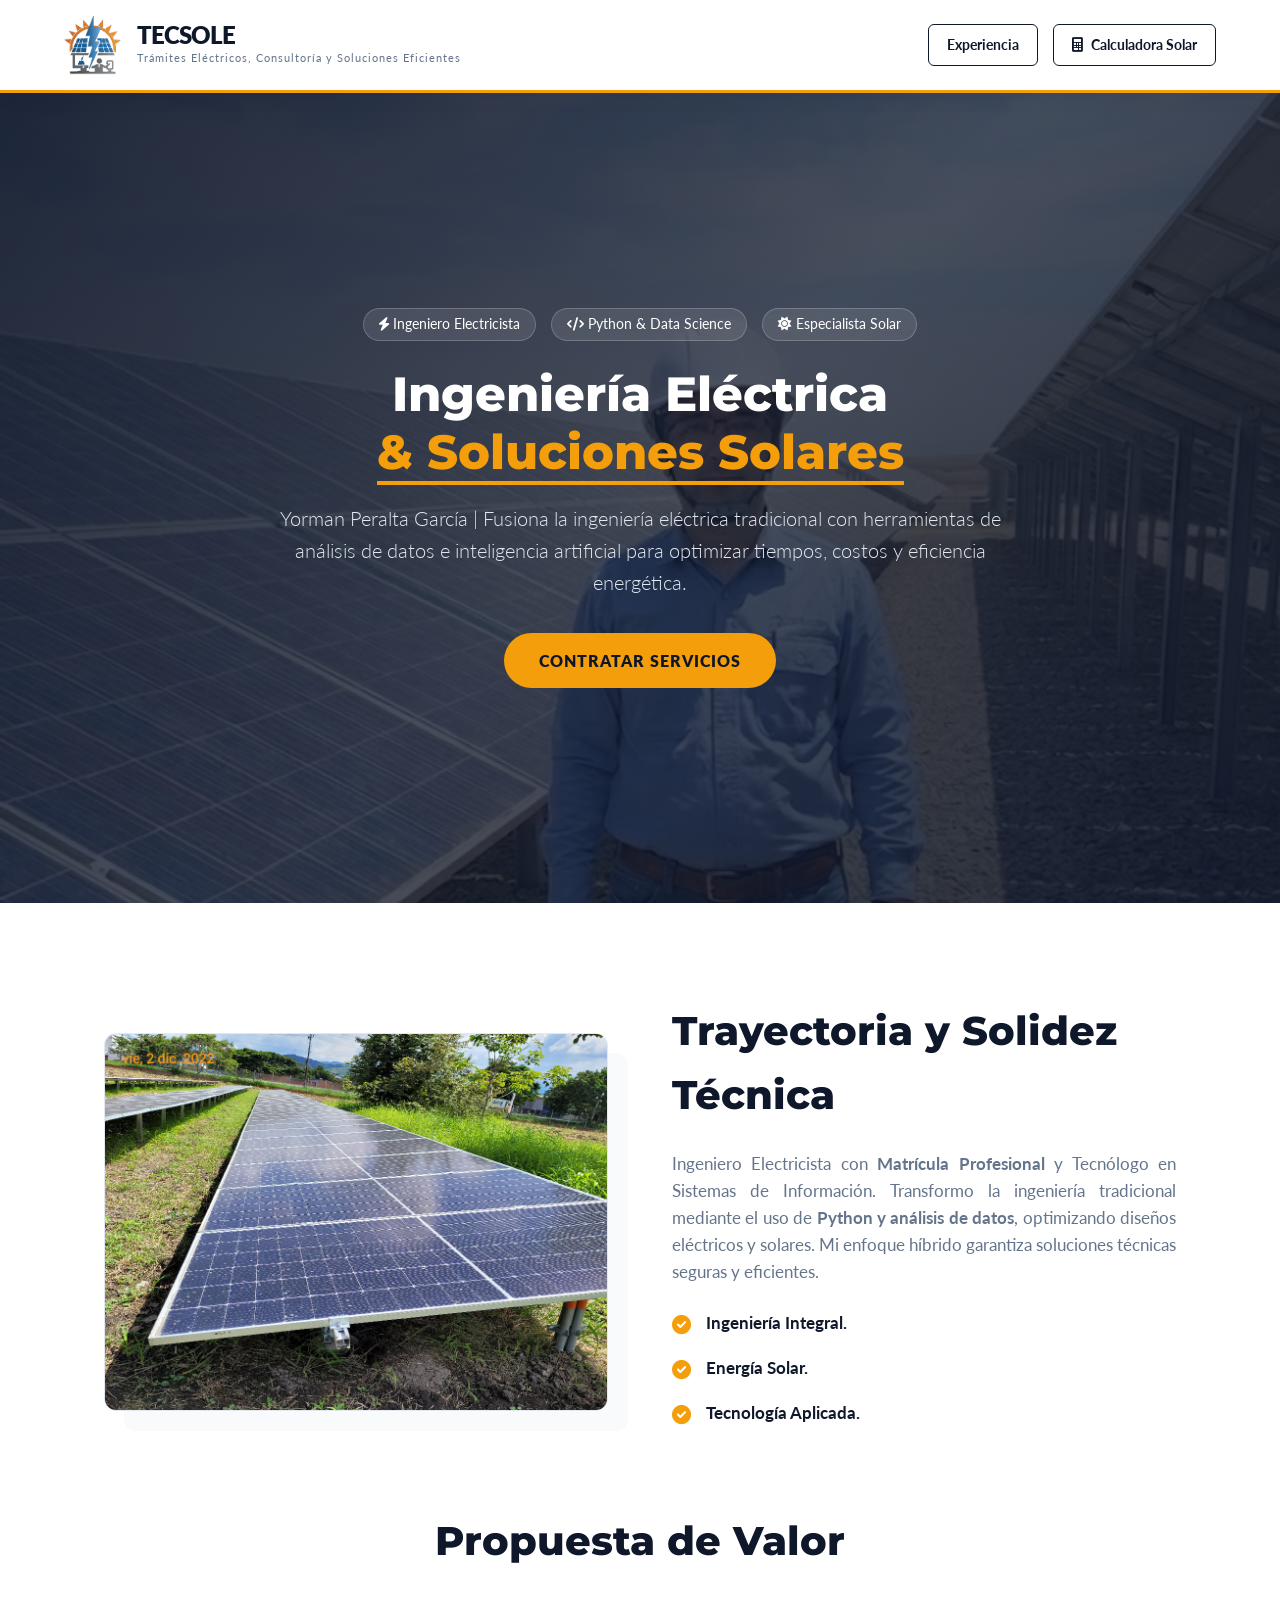
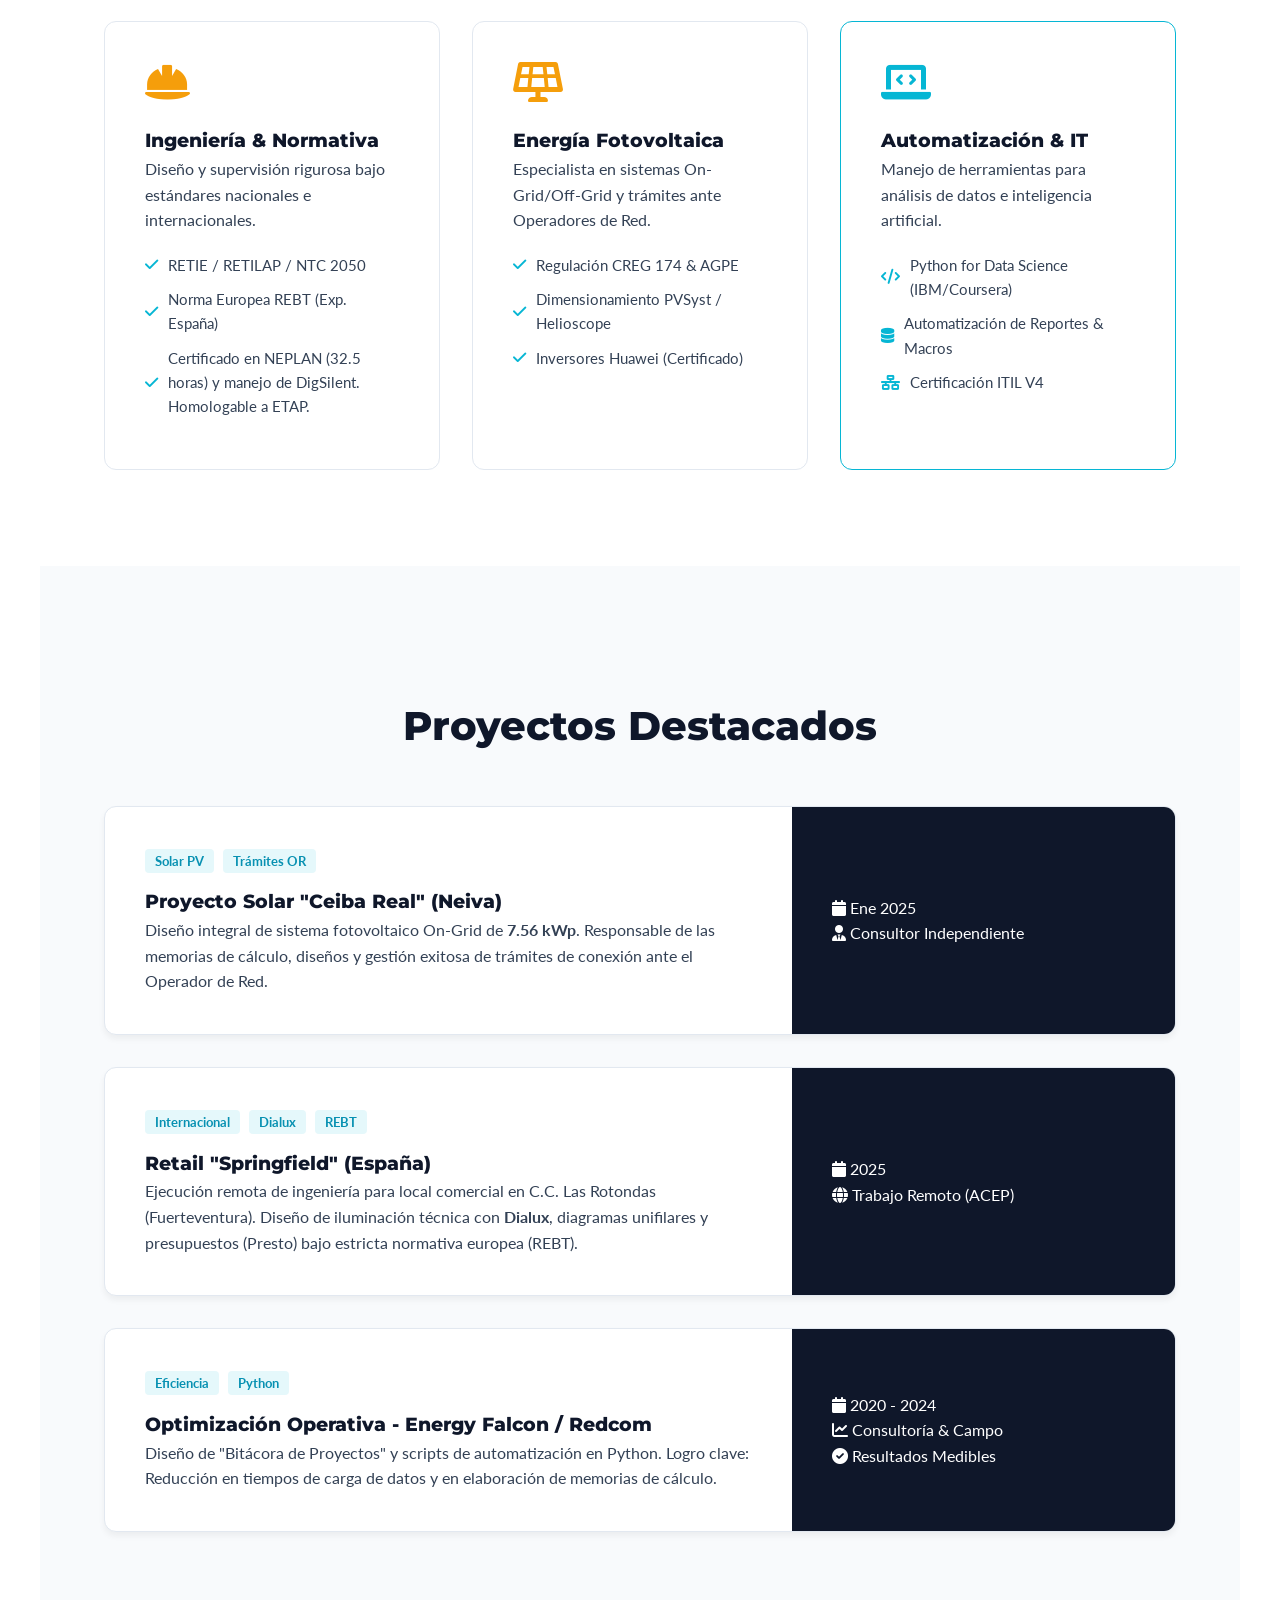
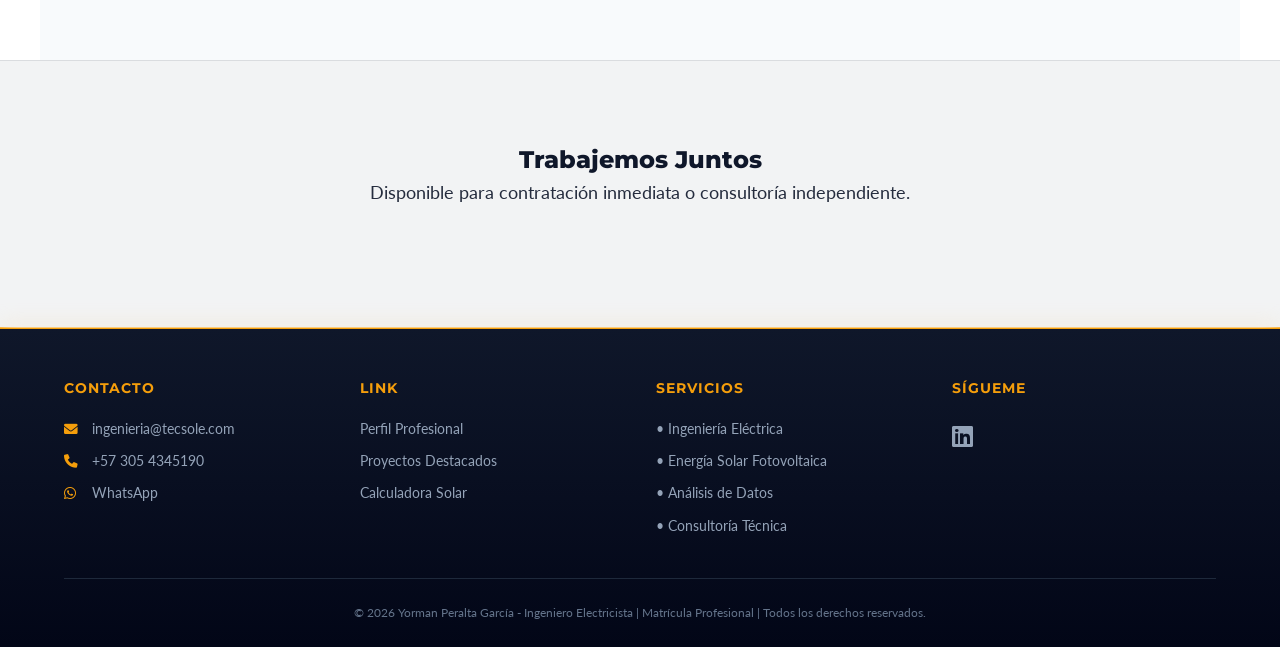
==== index.html @ 5e7285c8 "Add files via upload" ====
<!DOCTYPE html>
<html lang="es">

<head>
    <meta charset="UTF-8">
    <meta name="viewport" content="width=device-width, initial-scale=1.0">
    <title>Yorman Peralta | Ingeniero Eléctrico & Especialista Solar</title>

    <!-- SEO Meta Tags -->
    <meta name="description"
        content="Yorman Peralta García - Ingeniero Electricista con Matrícula Profesional. Especialista en energía solar fotovoltaica, análisis de datos con Python e ingeniería eléctrica bajo normativa RETIE, RETILAP y CREG 174.">
    <meta name="keywords"
        content="ingeniero eléctrico, energía solar, fotovoltaica, RETIE, RETILAP, CREG 174, Python, análisis de datos, Colombia, sistemas solares">
    <meta name="author" content="Yorman Peralta García">
    <link rel="canonical" href="https://www.tecsole.com/">

    <!-- Open Graph / Facebook -->
    <meta property="og:type" content="website">
    <meta property="og:url" content="https://www.tecsole.com/">
    <meta property="og:title" content="Yorman Peralta | Ingeniero Eléctrico & Especialista Solar">
    <meta property="og:description"
        content="Ingeniero Electricista especializado en energía solar fotovoltaica y análisis de datos. Soluciones técnicas profesionales bajo normativa colombiana.">
    <meta property="og:image" content="https://www.tecsole.com/Logo.png">

    <!-- Twitter -->
    <meta property="twitter:card" content="summary_large_image">
    <meta property="twitter:url" content="https://www.tecsole.com/">
    <meta property="twitter:title" content="Yorman Peralta | Ingeniero Eléctrico & Especialista Solar">
    <meta property="twitter:description"
        content="Ingeniero Electricista especializado en energía solar fotovoltaica y análisis de datos.">
    <meta property="twitter:image" content="https://www.tecsole.com/Logo.png">

    <!-- PWA / Mobile -->
    <meta name="theme-color" content="#0F172A">
    <meta name="apple-mobile-web-app-capable" content="yes">
    <meta name="apple-mobile-web-app-status-bar-style" content="black-translucent">

    <!-- Favicon -->
    <link rel="icon" type="image/png" href="Logo.png">
    <link rel="apple-touch-icon" href="Logo.png">

    <!-- Preconnect for Performance -->
    <link rel="preconnect" href="https://fonts.googleapis.com">
    <link rel="preconnect" href="https://fonts.gstatic.com" crossorigin>
    <link rel="preconnect" href="https://cdnjs.cloudflare.com">

    <!-- Fonts -->
    <link
        href="https://fonts.googleapis.com/css2?family=Lato:wght@300;400;700&family=Montserrat:wght@500;700;800&display=swap"
        rel="stylesheet">
    <link rel="stylesheet" href="https://cdnjs.cloudflare.com/ajax/libs/font-awesome/6.0.0/css/all.min.css">

    <link rel="stylesheet" href="styles.css">

    <script type="application/ld+json">
    {
      "@context": "https://schema.org",
      "@type": "ProfessionalService",
      "name": "TECSOLE - Ingeniería Eléctrica",
      "image": "https://www.tecsole.com/Logo.png",
      "url": "https://www.tecsole.com",
      "telephone": "+573054345190",
      "address": {
        "@type": "PostalAddress",
        "addressCountry": "CO",
        "addressRegion": "Huila"
      },
      "priceRange": "$$",
      "jobTitle": "Ingeniero Electricista & Especialista Solar"
    }
    </script>
</head>

<body>

    <header>
        <div class="logo-container">
            <img src="Logo.png" alt="TECSOLE - Soluciones en Ingeniería Eléctrica y Energía Solar" class="logo-img">
            <div class="logo-info">
                <div class="logo-text">TECSOLE</div>
                <div class="tagline">Trámites Eléctricos, Consultoría y Soluciones Eficientes</div>
            </div>
        </div>
        <nav aria-label="Navegación principal">
            <ul>
                <li><a href="#experiencia" class="btn-nav btn-outline"
                        aria-label="Ver experiencia y proyectos">Experiencia</a></li>
                <li><a href="CalculadoraSolar.html" class="btn-nav btn-outline"
                        aria-label="Acceder a calculadora solar"><i class="fas fa-calculator"></i>
                        Calculadora Solar</a></li>
            </ul>
        </nav>
    </header>

    <section class="hero">
        <div class="hero-content">
            <div class="hero-badges">
                <span class="badge"><i class="fas fa-bolt"></i> Ingeniero Electricista</span>
                <span class="badge"><i class="fas fa-code"></i> Python & Data Science</span>
                <span class="badge"><i class="fas fa-sun"></i> Especialista Solar</span>
            </div>
            <h1>Ingeniería Eléctrica<br><span>& Soluciones Solares</span></h1>
            <p>
                Yorman Peralta García | Fusiona la ingeniería eléctrica tradicional con herramientas de análisis de
                datos e inteligencia artificial para optimizar tiempos, costos y eficiencia energética.
            </p>
            <div class="cta-group">
                <a href="#contacto" class="btn-hero btn-primary">Contratar Servicios</a>
            </div>
        </div>
    </section>

    <section class="section-container" id="perfil">

        <div class="about-grid">
            <div class="about-img">
                <div class="slider-container" role="region" aria-label="Galería de proyectos">
                    <div class="slider-wrapper">
                        <div class="slider-slide active"><img src="Coleccion/IMG 1.jpg"
                                alt="Instalación de paneles solares en techo residencial" loading="lazy"></div>
                        <div class="slider-slide"><img src="Coleccion/IMG 2.jpg"
                                alt="Sistema fotovoltaico comercial en operación" loading="lazy"></div>
                        <div class="slider-slide"><img src="Coleccion/IMG 3.jpg"
                                alt="Proyecto de energía solar en desarrollo" loading="lazy"></div>
                        <div class="slider-slide"><img src="Coleccion/IMG 4.jpg"
                                alt="Instalación eléctrica y cableado estructurado" loading="lazy"></div>
                        <div class="slider-slide"><img src="Coleccion/IMG 5.jpg"
                                alt="Montaje de array fotovoltaico en campo" loading="lazy"></div>
                        <div class="slider-slide"><img src="Coleccion/IMG 6.jpg"
                                alt="Inspección y mantenimiento de sistema solar" loading="lazy"></div>
                        <div class="slider-slide"><img src="Coleccion/IMG 7.jpg"
                                alt="Proyecto de ingeniería eléctrica completado" loading="lazy"></div>
                        <div class="slider-slide"><img src="Coleccion/IMG 8.jpg"
                                alt="Sistema de energía renovable instalado" loading="lazy"></div>
                    </div>
                </div>
            </div>
            <div class="about-text">
                <h2>Trayectoria y Solidez Técnica</h2>

                <p style="color: #64748B; font-size: 1.05rem; text-align: justify;">
                    Ingeniero Electricista con <strong>Matrícula Profesional</strong> y Tecnólogo en Sistemas de
                    Información. Transformo la ingeniería tradicional mediante el uso de <strong>Python y análisis de
                        datos</strong>, optimizando diseños eléctricos y solares. Mi enfoque híbrido garantiza
                    soluciones técnicas seguras y eficientes.
                </p>

                <ul class="profile-list">
                    <li><i class="fas fa-check-circle"></i>
                        <div><strong>Ingeniería Integral.</strong></div>
                    </li>
                    <li><i class="fas fa-check-circle"></i>
                        <div><strong>Energía Solar.</strong></div>
                    </li>
                    <li><i class="fas fa-check-circle"></i>
                        <div><strong>Tecnología Aplicada.</strong></div>
                    </li>
                </ul>
            </div>
        </div>

        <div class="section-title">
            <h2>Propuesta de Valor</h2>
        </div>

        <div class="skills-grid">
            <div class="skill-card">
                <i class="fas fa-hard-hat skill-icon"></i>
                <h3>Ingeniería & Normativa</h3>
                <p>Diseño y supervisión rigurosa bajo estándares nacionales e internacionales.</p>
                <ul class="tech-list">
                    <li><i class="fas fa-check"></i> RETIE / RETILAP / NTC 2050</li>
                    <li><i class="fas fa-check"></i> Norma Europea REBT (Exp. España)</li>
                    <li><i class="fas fa-check"></i> Certificado en NEPLAN (32.5 horas) y manejo de DigSilent.
                        Homologable a ETAP.</li>
                </ul>
            </div>

            <div class="skill-card">
                <i class="fas fa-solar-panel skill-icon"></i>
                <h3>Energía Fotovoltaica</h3>
                <p>Especialista en sistemas On-Grid/Off-Grid y trámites ante Operadores de Red.</p>
                <ul class="tech-list">
                    <li><i class="fas fa-check"></i> Regulación CREG 174 & AGPE</li>
                    <li><i class="fas fa-check"></i> Dimensionamiento PVSyst / Helioscope</li>
                    <li><i class="fas fa-check"></i> Inversores Huawei (Certificado)</li>
                </ul>
            </div>

            <div class="skill-card" style="border-color: var(--accent);">
                <i class="fas fa-laptop-code skill-icon" style="color: var(--accent);"></i>
                <h3>Automatización & IT</h3>
                <p>Manejo de herramientas para análisis de datos e inteligencia artificial.</p>
                <ul class="tech-list">
                    <li><i class="fas fa-code"></i> Python for Data Science (IBM/Coursera)</li>
                    <li><i class="fas fa-database"></i> Automatización de Reportes & Macros</li>
                    <li><i class="fas fa-network-wired"></i> Certificación ITIL V4</li>
                </ul>
            </div>
        </div>
    </section>

    <section class="section-container bg-gray" id="experiencia">
        <div class="section-title">
            <h2>Proyectos Destacados</h2>
        </div>

        <div class="project-card">
            <div class="project-body">
                <div style="margin-bottom: 15px;">
                    <span class="tag-tech">Solar PV</span>
                    <span class="tag-tech">Trámites OR</span>
                </div>
                <h3>Proyecto Solar "Ceiba Real" (Neiva)</h3>
                <p>Diseño integral de sistema fotovoltaico On-Grid de <strong>7.56 kWp</strong>. Responsable de las
                    memorias de cálculo, diseños y gestión exitosa de trámites de conexión ante el Operador de Red.</p>
            </div>
            <div class="project-meta">
                <p><i class="fas fa-calendar"></i> Ene 2025</p>
                <p><i class="fas fa-user-tie"></i> Consultor Independiente</p>
            </div>
        </div>

        <div class="project-card">
            <div class="project-body">
                <div style="margin-bottom: 15px;">
                    <span class="tag-tech">Internacional</span>
                    <span class="tag-tech">Dialux</span>
                    <span class="tag-tech">REBT</span>
                </div>
                <h3>Retail "Springfield" (España)</h3>
                <p>Ejecución remota de ingeniería para local comercial en C.C. Las Rotondas (Fuerteventura). Diseño de
                    iluminación técnica con <strong>Dialux</strong>, diagramas unifilares y presupuestos (Presto) bajo
                    estricta normativa europea (REBT).</p>
            </div>
            <div class="project-meta">
                <p><i class="fas fa-calendar"></i> 2025</p>
                <p><i class="fas fa-globe"></i> Trabajo Remoto (ACEP)</p>
            </div>
        </div>

        <div class="project-card">
            <div class="project-body">
                <div style="margin-bottom: 15px;">
                    <span class="tag-tech">Eficiencia</span>
                    <span class="tag-tech">Python</span>
                </div>
                <h3>Optimización Operativa - Energy Falcon / Redcom</h3>
                <p>Diseño de "Bitácora de Proyectos" y scripts de automatización en Python. Logro clave: Reducción en
                    tiempos de carga de datos y en elaboración de memorias de cálculo.</p>
            </div>
            <div class="project-meta">
                <p><i class="fas fa-calendar"></i> 2020 - 2024</p>
                <p><i class="fas fa-chart-line"></i> Consultoría & Campo</p>
                <p><i class="fas fa-check-circle"></i> Resultados Medibles</p>
            </div>
        </div>
    </section>

    <section id="contacto" class="contact-section">
        <h2>Trabajemos Juntos</h2>
        <p style="margin-bottom: 40px; opacity: 0.9; font-size: 1.1rem;">Disponible para contratación inmediata o
            consultoría independiente.</p>
    </section>

    <footer
        style="background: linear-gradient(to bottom, #0F172A, #020617); color: #94a3b8; padding: 3rem 5% 1.5rem; border-top: 2px solid #F59E0B;">
        <div
            style="max-width: 1200px; margin: 0 auto; display: grid; grid-template-columns: repeat(auto-fit, minmax(250px, 1fr)); gap: 2rem; margin-bottom: 2rem;">
            <!-- Columna 1: Contacto -->
            <div>
                <h4
                    style="color: #F59E0B; font-family: 'Montserrat', sans-serif; font-size: 0.9rem; font-weight: 700; text-transform: uppercase; margin-bottom: 1rem; letter-spacing: 1px;">
                    Contacto</h4>
                <p style="margin: 0.5rem 0; font-size: 0.85rem; line-height: 1.8;"><i class="fas fa-envelope"
                        style="color: #F59E0B; margin-right: 8px; width: 16px;"></i> <a
                        href="mailto:ingenieria@tecsole.com"
                        style="color: #94a3b8; text-decoration: none;">ingenieria@tecsole.com</a></p>
                <p style="margin: 0.5rem 0; font-size: 0.85rem; line-height: 1.8;"><i class="fas fa-phone"
                        style="color: #F59E0B; margin-right: 8px; width: 16px;"></i> <a href="tel:+573054345190"
                        style="color: #94a3b8; text-decoration: none;">+57 305 4345190</a></p>
                <p style="margin: 0.5rem 0; font-size: 0.85rem; line-height: 1.8;"><i class="fab fa-whatsapp"
                        style="color: #F59E0B; margin-right: 8px; width: 16px;"></i> <a
                        href="https://wa.me/573054345190" target="_blank" rel="noopener"
                        style="color: #94a3b8; text-decoration: none;">WhatsApp</a></p>
            </div>

            <!-- Columna 2: Enlaces Rápidos -->
            <div>
                <h4
                    style="color: #F59E0B; font-family: 'Montserrat', sans-serif; font-size: 0.9rem; font-weight: 700; text-transform: uppercase; margin-bottom: 1rem; letter-spacing: 1px;">
                    Link</h4>
                <p style="margin: 0.5rem 0; font-size: 0.85rem; line-height: 1.8;"><a href="#perfil"
                        style="color: #94a3b8; text-decoration: none; transition: color 0.3s;">Perfil Profesional</a>
                </p>
                <p style="margin: 0.5rem 0; font-size: 0.85rem; line-height: 1.8;"><a href="#experiencia"
                        style="color: #94a3b8; text-decoration: none; transition: color 0.3s;">Proyectos Destacados</a>
                </p>
                <p style="margin: 0.5rem 0; font-size: 0.85rem; line-height: 1.8;"><a href="Predimensionado.html"
                        style="color: #94a3b8; text-decoration: none; transition: color 0.3s;">Calculadora Solar</a></p>
            </div>

            <!-- Columna 3: Servicios -->
            <div>
                <h4
                    style="color: #F59E0B; font-family: 'Montserrat', sans-serif; font-size: 0.9rem; font-weight: 700; text-transform: uppercase; margin-bottom: 1rem; letter-spacing: 1px;">
                    Servicios</h4>
                <p style="margin: 0.5rem 0; font-size: 0.85rem; line-height: 1.8;">• Ingeniería Eléctrica</p>
                <p style="margin: 0.5rem 0; font-size: 0.85rem; line-height: 1.8;">• Energía Solar Fotovoltaica</p>
                <p style="margin: 0.5rem 0; font-size: 0.85rem; line-height: 1.8;">• Análisis de Datos</p>
                <p style="margin: 0.5rem 0; font-size: 0.85rem; line-height: 1.8;">• Consultoría Técnica</p>
            </div>

            <!-- Columna 4: Redes Sociales -->
            <div>
                <h4
                    style="color: #F59E0B; font-family: 'Montserrat', sans-serif; font-size: 0.9rem; font-weight: 700; text-transform: uppercase; margin-bottom: 1rem; letter-spacing: 1px;">
                    Sígueme</h4>
                <div style="display: flex; gap: 1rem; font-size: 1.5rem; margin-top: 1rem;">
                    <a href="https://www.linkedin.com/in/yorman-peralta-garcia/" target="_blank" rel="noopener"
                        aria-label="LinkedIn" style="color: #94a3b8; transition: color 0.3s;"><i
                            class="fab fa-linkedin"></i></a>
                </div>
            </div>
        </div>

        <!-- Copyright -->
        <div
            style="border-top: 1px solid #1e293b; padding-top: 1.5rem; text-align: center; font-size: 0.75rem; color: #64748B;">
            <p style="margin: 0;">&copy; 2026 Yorman Peralta García - Ingeniero Electricista | Matrícula Profesional |
                Todos los derechos reservados.</p>
        </div>
    </footer>

    <script>
        // Script del Slider Automático
        let currentSlideIndex = 0;
        let slides = document.querySelectorAll('.slider-slide');

        function showSlide(index) {
            if (index >= slides.length) currentSlideIndex = 0;
            else if (index < 0) currentSlideIndex = slides.length - 1;
            else currentSlideIndex = index;

            slides.forEach(slide => slide.classList.remove('active'));
            if (slides.length > 0) slides[currentSlideIndex].classList.add('active');
        }

        function autoSlide() {
            currentSlideIndex++;
            showSlide(currentSlideIndex);
        }

        if (slides.length > 0) {
            slides[0].classList.add('active');
            setInterval(autoSlide, 4000);
        }
    </script>

</body>

</html>
---- styles.css ----
:root {
    /* Paleta "Tech-Industrial" */
    --primary: #0F172A;
    /* Azul Petróleo Oscuro */
    --secondary: #F59E0B;
    /* Amarillo Solar */
    --accent: #06B6D4;
    /* Cyan IT */
    --text-main: #334155;
    --bg-alt: #F8FAFC;
}

* {
    margin: 0;
    padding: 0;
    box-sizing: border-box;
}

body {
    font-family: 'Lato', sans-serif;
    color: var(--text-main);
    line-height: 1.6;
    background-color: white;
    scroll-behavior: smooth;
}

h1,
h2,
h3 {
    font-family: 'Montserrat', sans-serif;
    color: var(--primary);
    font-weight: 800;
}

/* --- HEADER MODIFICADO (Fondo Blanco / Texto Azul) --- */
header {
    background-color: rgba(255, 255, 255, 0.95);
    backdrop-filter: blur(10px);
    color: var(--primary);
    position: sticky;
    top: 0;
    z-index: 1000;
    padding: 15px 5%;
    display: flex;
    justify-content: space-between;
    align-items: center;
    border-bottom: 3px solid var(--secondary);
    box-shadow: 0 4px 20px rgba(0, 0, 0, 0.05);
}

.logo-container {
    display: flex;
    align-items: center;
    gap: 15px;
}

.logo-img {
    height: 60px;
    width: auto;
}

.logo-info {
    display: flex;
    flex-direction: column;
    align-items: flex-start;
}

.logo-text {
    font-size: 1.5rem;
    font-weight: 800;
    letter-spacing: -1px;
    color: var(--primary);
    text-transform: uppercase;
    line-height: 1;
    margin-bottom: 2px;
}

.logo-text span {
    color: var(--secondary);
}

.tagline {
    font-size: 0.7rem;
    color: #64748B;
    letter-spacing: 1px;
}

nav ul {
    display: flex;
    list-style: none;
    gap: 15px;
    flex-wrap: wrap;
}

.btn-nav {
    text-decoration: none;
    padding: 8px 18px;
    border-radius: 6px;
    font-weight: 700;
    font-size: 0.9rem;
    transition: 0.3s;
    display: inline-flex;
    align-items: center;
    gap: 8px;
}

.btn-outline {
    border: 1px solid var(--primary);
    color: var(--primary);
}

.btn-outline:hover {
    background-color: var(--primary);
    color: white;
}

.btn-solid {
    background: var(--secondary);
    color: var(--primary);
    box-shadow: 0 4px 15px rgba(245, 158, 11, 0.3);
}

.btn-solid:hover {
    background: #fbbf24;
    transform: translateY(-2px);
}

/* --- HERO SECTION --- */
.hero {
    background: linear-gradient(135deg, rgba(15, 23, 42, 0.92) 0%, rgba(15, 23, 42, 0.75) 50%, rgba(15, 23, 42, 0.88) 100%), url('IMG 14.jpg');
    background-size: cover;
    background-position: center 25%;
    height: 90vh;
    display: flex;
    align-items: center;
    justify-content: center;
    text-align: center;
    color: white;
    padding: 0 20px;
}

.hero-content {
    max-width: 950px;
    animation: fadeIn 1.2s ease-out;
}

.hero-content h1 {
    font-size: 3rem;
    margin-bottom: 20px;
    line-height: 1.2;
    color: white;
}

.hero-content h1 span {
    color: var(--secondary);
    border-bottom: 4px solid var(--secondary);
}

.hero-badges {
    display: flex;
    justify-content: center;
    gap: 15px;
    margin-bottom: 25px;
    flex-wrap: wrap;
}

.badge {
    background: rgba(255, 255, 255, 0.1);
    padding: 5px 15px;
    border-radius: 50px;
    font-size: 0.85rem;
    border: 1px solid rgba(255, 255, 255, 0.2);
}

.hero-content p {
    font-size: 1.25rem;
    max-width: 750px;
    margin: 0 auto 35px;
    color: #E2E8F0;
    font-weight: 300;
}

.cta-group {
    display: flex;
    gap: 15px;
    justify-content: center;
}

.btn-hero {
    padding: 15px 35px;
    border-radius: 50px;
    font-weight: 800;
    text-decoration: none;
    text-transform: uppercase;
    letter-spacing: 1px;
    transition: 0.3s;
}

.btn-primary {
    background: var(--secondary);
    color: var(--primary);
}

.btn-primary:hover {
    transform: scale(1.05);
    box-shadow: 0 0 25px rgba(245, 158, 11, 0.6);
}

/* --- SECCIÓN TRAYECTORIA (SLIDER) --- */
.section-container {
    padding: 6rem 5%;
    max-width: 1200px;
    margin: 0 auto;
}

.about-grid {
    display: grid;
    grid-template-columns: 1fr 1fr;
    gap: 4rem;
    align-items: center;
    margin-bottom: 4rem;
}

.slider-container {
    width: 100%;
    position: relative;
    border-radius: 12px;
    overflow: hidden;
    box-shadow: 20px 20px 0px var(--bg-alt);
    border: 1px solid #E2E8F0;
}

.slider-wrapper {
    position: relative;
    width: 100%;
    padding-bottom: 75%;
}

.slider-slide {
    position: absolute;
    top: 0;
    left: 0;
    width: 100%;
    height: 100%;
    opacity: 0;
    transition: opacity 1s ease-in-out;
}

.slider-slide.active {
    opacity: 1;
}

.slider-slide img {
    width: 100%;
    height: 100%;
    object-fit: cover;
}

.about-text h2 {
    font-size: 2.5rem;
    margin-bottom: 1.5rem;
}

.profile-list {
    list-style: none;
    margin-top: 25px;
}

.profile-list li {
    margin-bottom: 18px;
    display: flex;
    align-items: flex-start;
    gap: 15px;
    font-size: 1.05rem;
    color: var(--text-main);
}

.profile-list i {
    color: var(--secondary);
    margin-top: 5px;
    font-size: 1.2rem;
}

.profile-list strong {
    color: var(--primary);
    font-weight: 700;
}

/* --- SKILLS CARDS --- */
.section-title {
    text-align: center;
    margin-bottom: 3rem;
    margin-top: 2rem;
}

.section-title h2 {
    font-size: 2.5rem;
    margin-bottom: 10px;
}

.section-title p {
    color: #64748B;
    max-width: 600px;
    margin: 0 auto;
}

.skills-grid {
    display: grid;
    grid-template-columns: repeat(auto-fit, minmax(300px, 1fr));
    gap: 2rem;
}

.skill-card {
    background: white;
    padding: 2.5rem;
    border-radius: 12px;
    border: 1px solid #E2E8F0;
    transition: 0.3s;
    position: relative;
    overflow: hidden;
}

.skill-card:hover {
    border-color: var(--secondary);
    transform: translateY(-5px);
    box-shadow: 0 15px 30px rgba(0, 0, 0, 0.05);
}

.skill-icon {
    font-size: 2.5rem;
    color: var(--secondary);
    margin-bottom: 1.5rem;
}

.tech-list {
    list-style: none;
    margin-top: 20px;
}

.tech-list li {
    margin-bottom: 10px;
    display: flex;
    align-items: center;
    font-size: 0.95rem;
}

.tech-list i {
    color: var(--accent);
    margin-right: 10px;
}

/* --- PORTFOLIO --- */
.bg-gray {
    background-color: var(--bg-alt);
}

.project-card {
    background: white;
    border-radius: 12px;
    overflow: hidden;
    margin-bottom: 2rem;
    box-shadow: 0 4px 6px rgba(0, 0, 0, 0.05);
    border: 1px solid #E2E8F0;
    display: flex;
    flex-direction: column;
}

@media(min-width: 768px) {
    .project-card {
        flex-direction: row;
    }
}

.project-body {
    padding: 2.5rem;
    flex: 2;
}

.project-meta {
    background: var(--primary);
    color: white;
    padding: 2.5rem;
    flex: 1;
    display: flex;
    flex-direction: column;
    justify-content: center;
}

.tag-tech {
    background: rgba(6, 182, 212, 0.1);
    color: #0891b2;
    padding: 4px 10px;
    border-radius: 4px;
    font-size: 0.8rem;
    font-weight: 700;
    margin-right: 5px;
}

/* --- CONTACTO --- */
.contact-section {
    background: rgba(15, 23, 42, 0.05);
    backdrop-filter: blur(10px);
    color: var(--primary);
    padding: 5rem 5%;
    text-align: center;
    border-top: 1px solid rgba(15, 23, 42, 0.1);
}

/* Estilo del título */
.contact-section h2 {
    color: var(--primary) !important;
}

.contact-box {
    display: flex;
    justify-content: center;
    gap: 20px;
    flex-wrap: wrap;
    margin-top: 40px;
}

.contact-item {
    background: rgba(255, 255, 255, 0.05);
    padding: 15px 30px;
    border-radius: 50px;
    display: flex;
    align-items: center;
    gap: 10px;
    border: 1px solid rgba(255, 255, 255, 0.1);
    transition: 0.3s;
}

.contact-item:hover {
    background: var(--secondary);
    border-color: var(--secondary);
}

.contact-item:hover a,
.contact-item:hover i {
    color: var(--primary);
}

.contact-item a {
    color: white;
    text-decoration: none;
    font-weight: 700;
}

.contact-item i {
    font-size: 1.2rem;
    color: var(--secondary);
}

/* Responsive */
@media (max-width: 768px) {

    /* Header Mobile */
    header {
        padding: 10px 4%;
        flex-direction: column;
        gap: 15px;
    }

    .logo-container {
        gap: 10px;
    }

    .logo-img {
        height: 45px;
    }

    .logo-text {
        font-size: 1.2rem;
    }

    .tagline {
        font-size: 0.6rem;
    }

    nav ul {
        display: flex;
        flex-direction: column;
        width: 100%;
        gap: 10px;
    }

    .btn-nav {
        width: 100%;
        justify-content: center;
        padding: 10px 15px;
        font-size: 0.85rem;
    }

    /* Hero Section Mobile */
    .hero {
        height: auto;
        min-height: 85vh;
        padding: 40px 20px;
    }

    .hero-content h1 {
        font-size: 1.8rem;
    }

    .hero-content p {
        font-size: 1rem;
    }

    .hero-badges {
        gap: 8px;
    }

    .badge {
        font-size: 0.7rem;
        padding: 4px 10px;
    }

    .cta-group {
        flex-direction: column;
        width: 100%;
    }

    .btn-hero {
        width: 100%;
        padding: 12px 25px;
        font-size: 0.9rem;
    }

    /* Section Container Mobile */
    .section-container {
        padding: 3rem 4%;
    }

    .about-grid {
        grid-template-columns: 1fr;
        gap: 2rem;
    }

    .slider-container {
        box-shadow: 10px 10px 0px var(--bg-alt);
    }

    .about-text h2 {
        font-size: 1.8rem;
        text-align: center;
    }

    .about-text p {
        font-size: 0.95rem;
    }

    .profile-list li {
        font-size: 0.95rem;
    }

    /* Section Titles Mobile */
    .section-title h2 {
        font-size: 1.8rem;
    }

    .section-title p {
        font-size: 0.9rem;
        padding: 0 10px;
    }

    /* Skills Grid Mobile */
    .skills-grid {
        grid-template-columns: 1fr;
        gap: 1.5rem;
    }

    .skill-card {
        padding: 2rem;
    }

    .skill-card h3 {
        font-size: 1.1rem;
    }

    /* Project Cards Mobile */
    .project-card {
        flex-direction: column;
    }

    .project-body,
    .project-meta {
        padding: 1.5rem;
    }

    .project-body h3 {
        font-size: 1.2rem;
    }

    /* Contact Section Mobile */
    .contact-section {
        padding: 3rem 4%;
    }

    .contact-section h2 {
        font-size: 1.8rem;
    }

    .contact-box {
        flex-direction: column;
        gap: 12px;
        width: 100%;
    }

    .contact-item {
        width: 100%;
        justify-content: center;
        padding: 12px 20px;
    }
}

/* Tablet Responsive (768px - 1024px) */
@media (min-width: 769px) and (max-width: 1024px) {
    .hero-content h1 {
        font-size: 2.5rem;
    }

    .section-container {
        padding: 4rem 4%;
    }

    .skills-grid {
        grid-template-columns: repeat(2, 1fr);
    }
}

/* Small Mobile (max-width: 480px) */
@media (max-width: 480px) {
    .hero-content h1 {
        font-size: 1.5rem;
    }

    .hero-content p {
        font-size: 0.9rem;
    }

    .badge {
        font-size: 0.65rem;
        padding: 3px 8px;
    }

    .about-text h2,
    .section-title h2,
    .contact-section h2 {
        font-size: 1.5rem;
    }

    .btn-nav {
        font-size: 0.8rem;
    }
}

@keyframes fadeIn {
    from {
        opacity: 0;
        transform: translateY(20px);
    }

    to {
        opacity: 1;
        transform: translateY(0);
    }
}
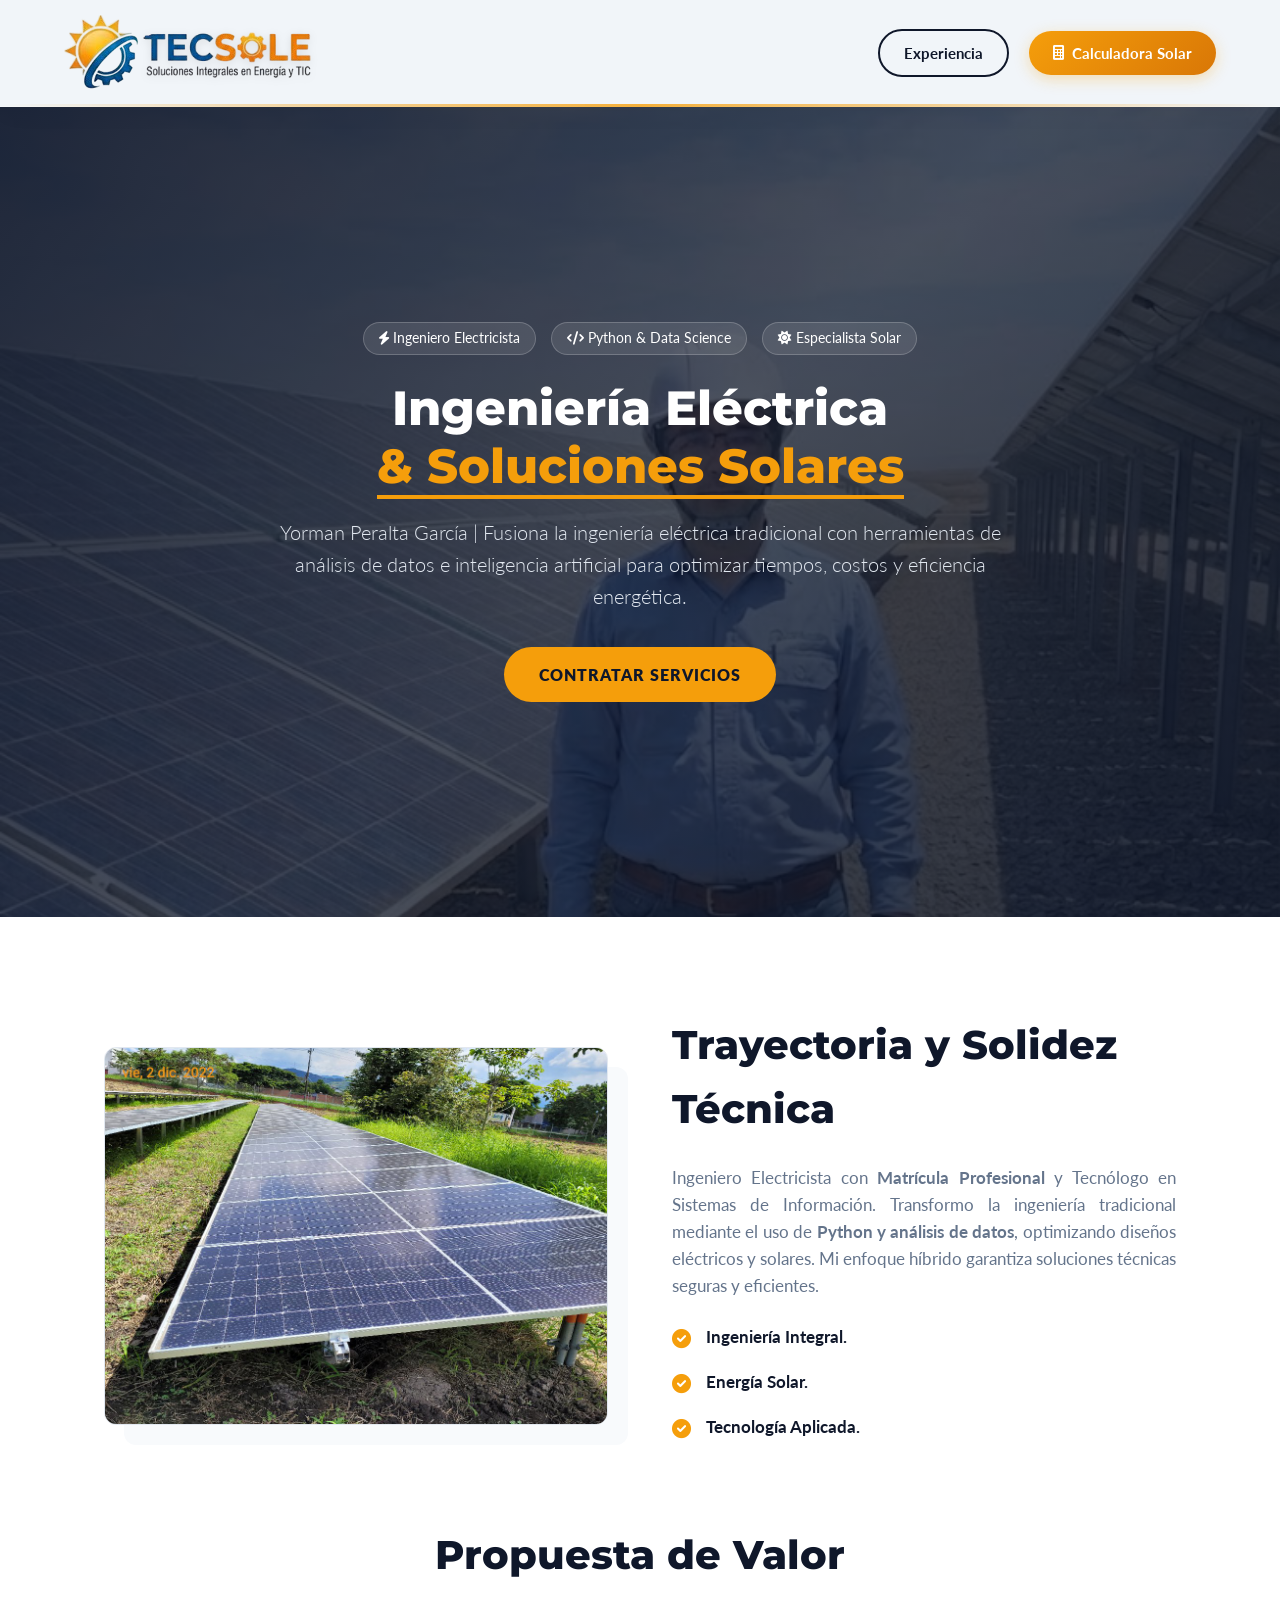
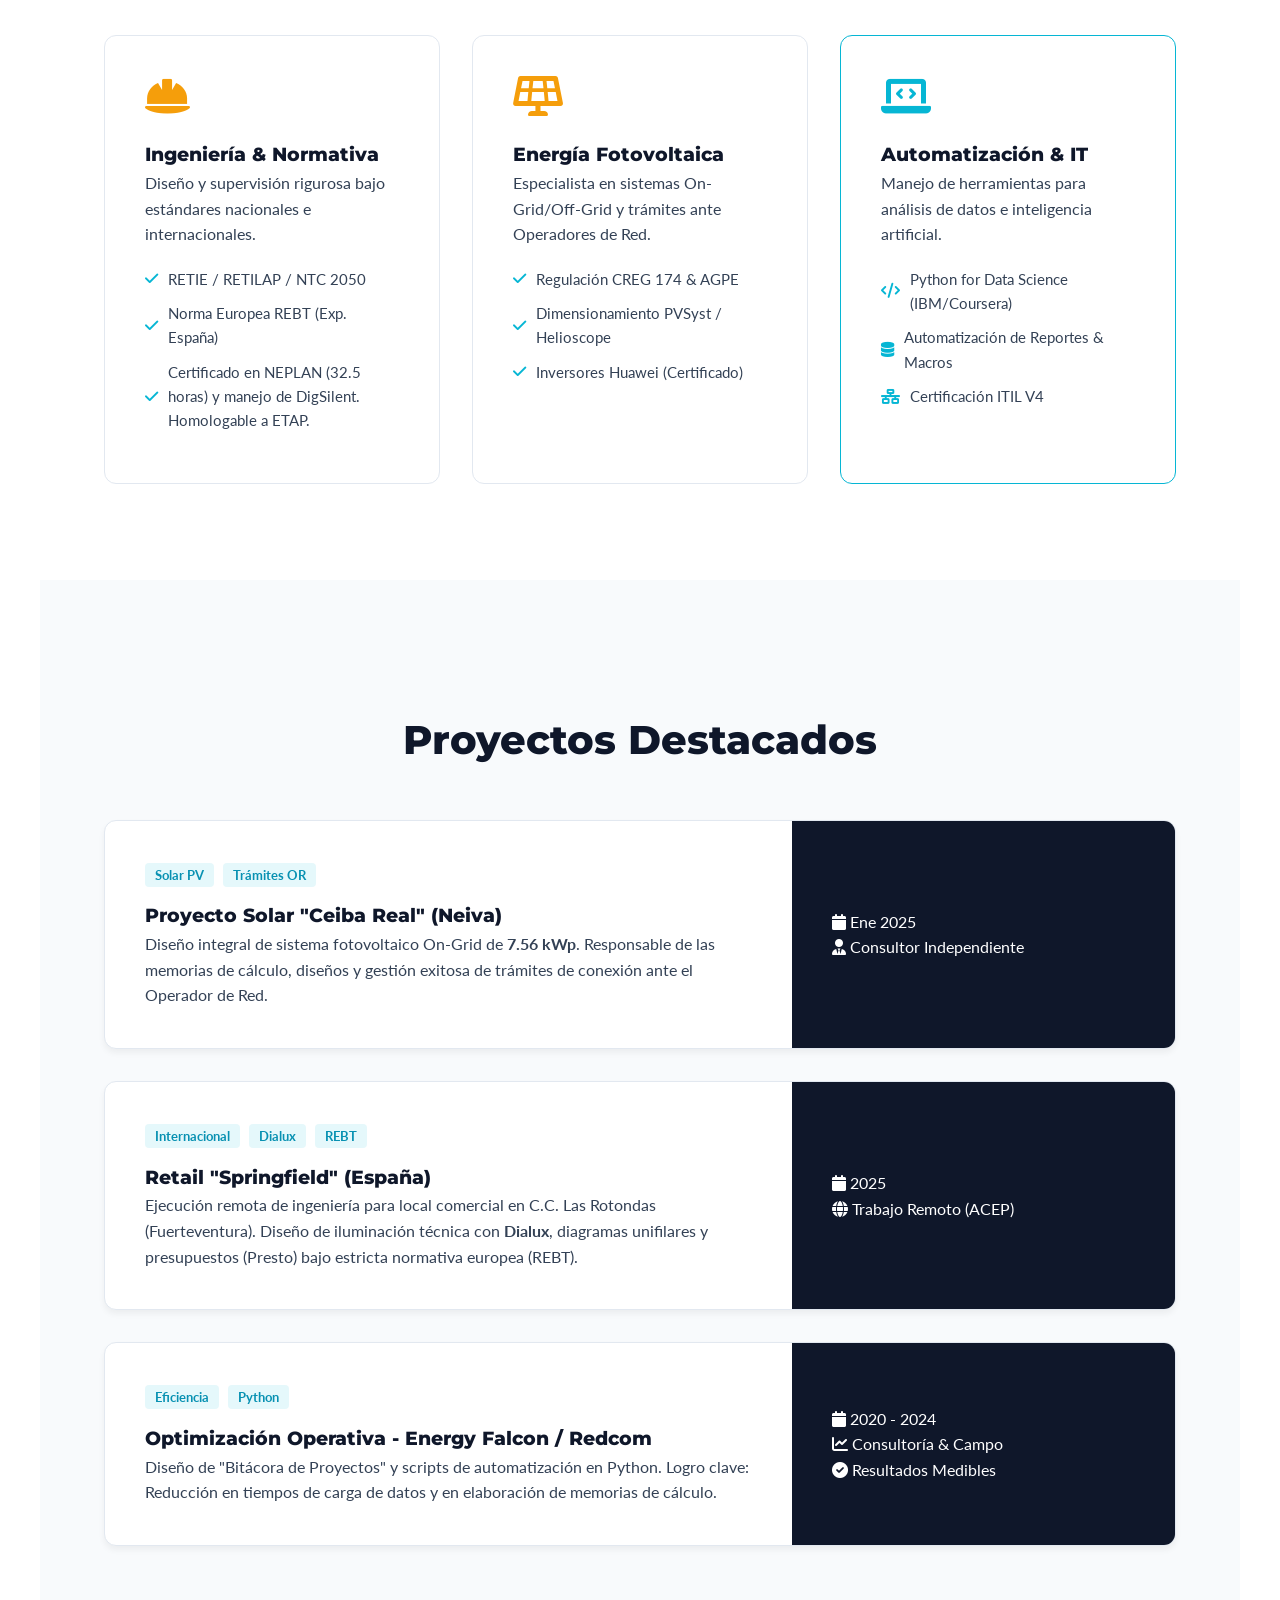
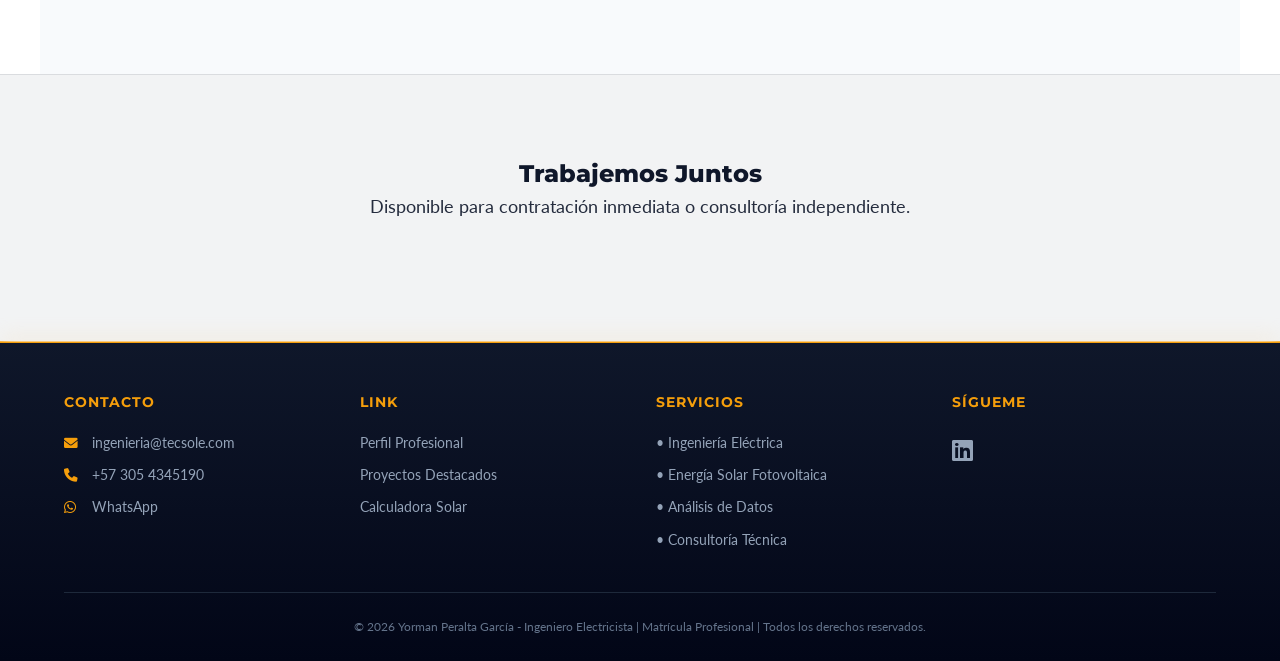
==== commit 05224a85: "Add files via upload" ====
--- a/index.html
+++ b/index.html
@@ -75,18 +75,15 @@
 
     <header>
         <div class="logo-container">
-            <img src="Logo.png" alt="TECSOLE - Soluciones en Ingeniería Eléctrica y Energía Solar" class="logo-img">
-            <div class="logo-info">
-                <div class="logo-text">TECSOLE</div>
-                <div class="tagline">Trámites Eléctricos, Consultoría y Soluciones Eficientes</div>
-            </div>
+            <img src="Logo.png" alt="Logotipo Solar Expert" class="logo-img">
+            <img src="Tecsole.png" alt="TECSOLE" class="brand-img">
         </div>
         <nav aria-label="Navegación principal">
             <ul>
                 <li><a href="#experiencia" class="btn-nav btn-outline"
                         aria-label="Ver experiencia y proyectos">Experiencia</a></li>
-                <li><a href="CalculadoraSolar.html" class="btn-nav btn-outline"
-                        aria-label="Acceder a calculadora solar"><i class="fas fa-calculator"></i>
+                <li><a href="CalculadoraSolar.html" class="btn-nav btn-cta" aria-label="Acceder a calculadora solar"><i
+                            class="fas fa-calculator"></i>
                         Calculadora Solar</a></li>
             </ul>
         </nav>
@@ -355,6 +352,13 @@
             slides[0].classList.add('active');
             setInterval(autoSlide, 4000);
         }
+
+        // Tracking de Visitas (Silencioso)
+        window.addEventListener('load', function () {
+            fetch('/api/visita', { method: 'POST' })
+                .then(res => console.log('Visita registrada'))
+                .catch(err => console.error('Error tracking', err));
+        });
     </script>
 
 </body>
--- a/styles.css
+++ b/styles.css
@@ -32,11 +32,12 @@
     font-weight: 800;
 }
 
-/* --- HEADER MODIFICADO (Fondo Blanco / Texto Azul) --- */
+/* --- HEADER MODIFICADO (Premium Glassmorphism) --- */
 header {
-    background-color: rgba(255, 255, 255, 0.95);
-    backdrop-filter: blur(10px);
-    color: var(--primary);
+    background: rgba(241, 245, 249, 0.95);
+    /* Gris Claro Profesional */
+    backdrop-filter: blur(16px);
+    -webkit-backdrop-filter: blur(16px);
     position: sticky;
     top: 0;
     z-index: 1000;
@@ -44,19 +45,43 @@
     display: flex;
     justify-content: space-between;
     align-items: center;
-    border-bottom: 3px solid var(--secondary);
-    box-shadow: 0 4px 20px rgba(0, 0, 0, 0.05);
-}
-
+    border-bottom: 1px solid rgba(255, 255, 255, 0.3);
+    box-shadow: 0 4px 30px rgba(0, 0, 0, 0.03);
+    transition: all 0.3s ease;
+}
+
+header::after {
+    content: '';
+    position: absolute;
+    bottom: -1px;
+    left: 0;
+    width: 100%;
+    height: 3px;
+    background: linear-gradient(90deg, transparent 0%, var(--secondary) 50%, transparent 100%);
+    opacity: 0.8;
+}
+
+/* ... inside .logo-container ... */
 .logo-container {
     display: flex;
     align-items: center;
-    gap: 15px;
-}
-
-.logo-img {
+    gap: 2px;
+    transition: transform 0.3s ease;
+}
+
+/* ... inside .brand-img ... */
+.brand-img {
     height: 60px;
     width: auto;
+    margin-left: 0;
+    margin-top: 8px;
+    /* Bajando ~2mm */
+    filter: drop-shadow(0 2px 4px rgba(0, 0, 0, 0.1));
+    transition: transform 0.3s ease;
+}
+
+.brand-img:hover {
+    transform: scale(1.05);
 }
 
 .logo-info {
@@ -66,63 +91,102 @@
 }
 
 .logo-text {
-    font-size: 1.5rem;
-    font-weight: 800;
+    font-size: 1.8rem;
+    font-weight: 900;
     letter-spacing: -1px;
     color: var(--primary);
     text-transform: uppercase;
     line-height: 1;
     margin-bottom: 2px;
-}
-
-.logo-text span {
-    color: var(--secondary);
+    position: relative;
+    background: linear-gradient(to right, var(--primary), #334155);
+    -webkit-background-clip: text;
+    background-clip: text;
+    -webkit-text-fill-color: transparent;
+}
+
+.logo-text::after {
+    content: 'TECSOLE';
+    position: absolute;
+    left: 0;
+    top: 0;
+    width: 100%;
+    height: 100%;
+    color: transparent;
+    -webkit-text-stroke: 1px rgba(0, 0, 0, 0.05);
+    z-index: -1;
 }
 
 .tagline {
-    font-size: 0.7rem;
+    font-size: 0.75rem;
     color: #64748B;
-    letter-spacing: 1px;
+    letter-spacing: 1.5px;
+    font-weight: 600;
 }
 
 nav ul {
     display: flex;
     list-style: none;
-    gap: 15px;
+    gap: 20px;
     flex-wrap: wrap;
+    align-items: center;
 }
 
 .btn-nav {
     text-decoration: none;
-    padding: 8px 18px;
-    border-radius: 6px;
+    padding: 10px 24px;
+    border-radius: 50px;
     font-weight: 700;
-    font-size: 0.9rem;
-    transition: 0.3s;
+    font-size: 0.95rem;
+    transition: all 0.3s cubic-bezier(0.4, 0, 0.2, 1);
     display: inline-flex;
     align-items: center;
     gap: 8px;
+    position: relative;
+    overflow: hidden;
+}
+
+/* Efecto Hover Sutil para Botones */
+.btn-nav::before {
+    content: '';
+    position: absolute;
+    top: 0;
+    left: 0;
+    width: 100%;
+    height: 100%;
+    background: linear-gradient(rgba(255, 255, 255, 0.2), transparent);
+    opacity: 0;
+    transition: opacity 0.3s;
+}
+
+.btn-nav:hover::before {
+    opacity: 1;
 }
 
 .btn-outline {
-    border: 1px solid var(--primary);
+    border: 2px solid var(--primary);
     color: var(--primary);
+    background: transparent;
 }
 
 .btn-outline:hover {
     background-color: var(--primary);
     color: white;
-}
-
-.btn-solid {
-    background: var(--secondary);
-    color: var(--primary);
+    transform: translateY(-2px);
+    box-shadow: 0 5px 15px rgba(15, 23, 42, 0.2);
+}
+
+.btn-solid,
+.btn-cta {
+    background: linear-gradient(135deg, var(--secondary) 0%, #d97706 100%);
+    color: white;
+    border: none;
     box-shadow: 0 4px 15px rgba(245, 158, 11, 0.3);
 }
 
-.btn-solid:hover {
-    background: #fbbf24;
-    transform: translateY(-2px);
+.btn-cta:hover {
+    transform: translateY(-2px) scale(1.02);
+    box-shadow: 0 8px 20px rgba(245, 158, 11, 0.4);
 }
 
 /* --- HERO SECTION --- */
@@ -664,4 +728,4 @@
         opacity: 1;
         transform: translateY(0);
     }
-}
+}
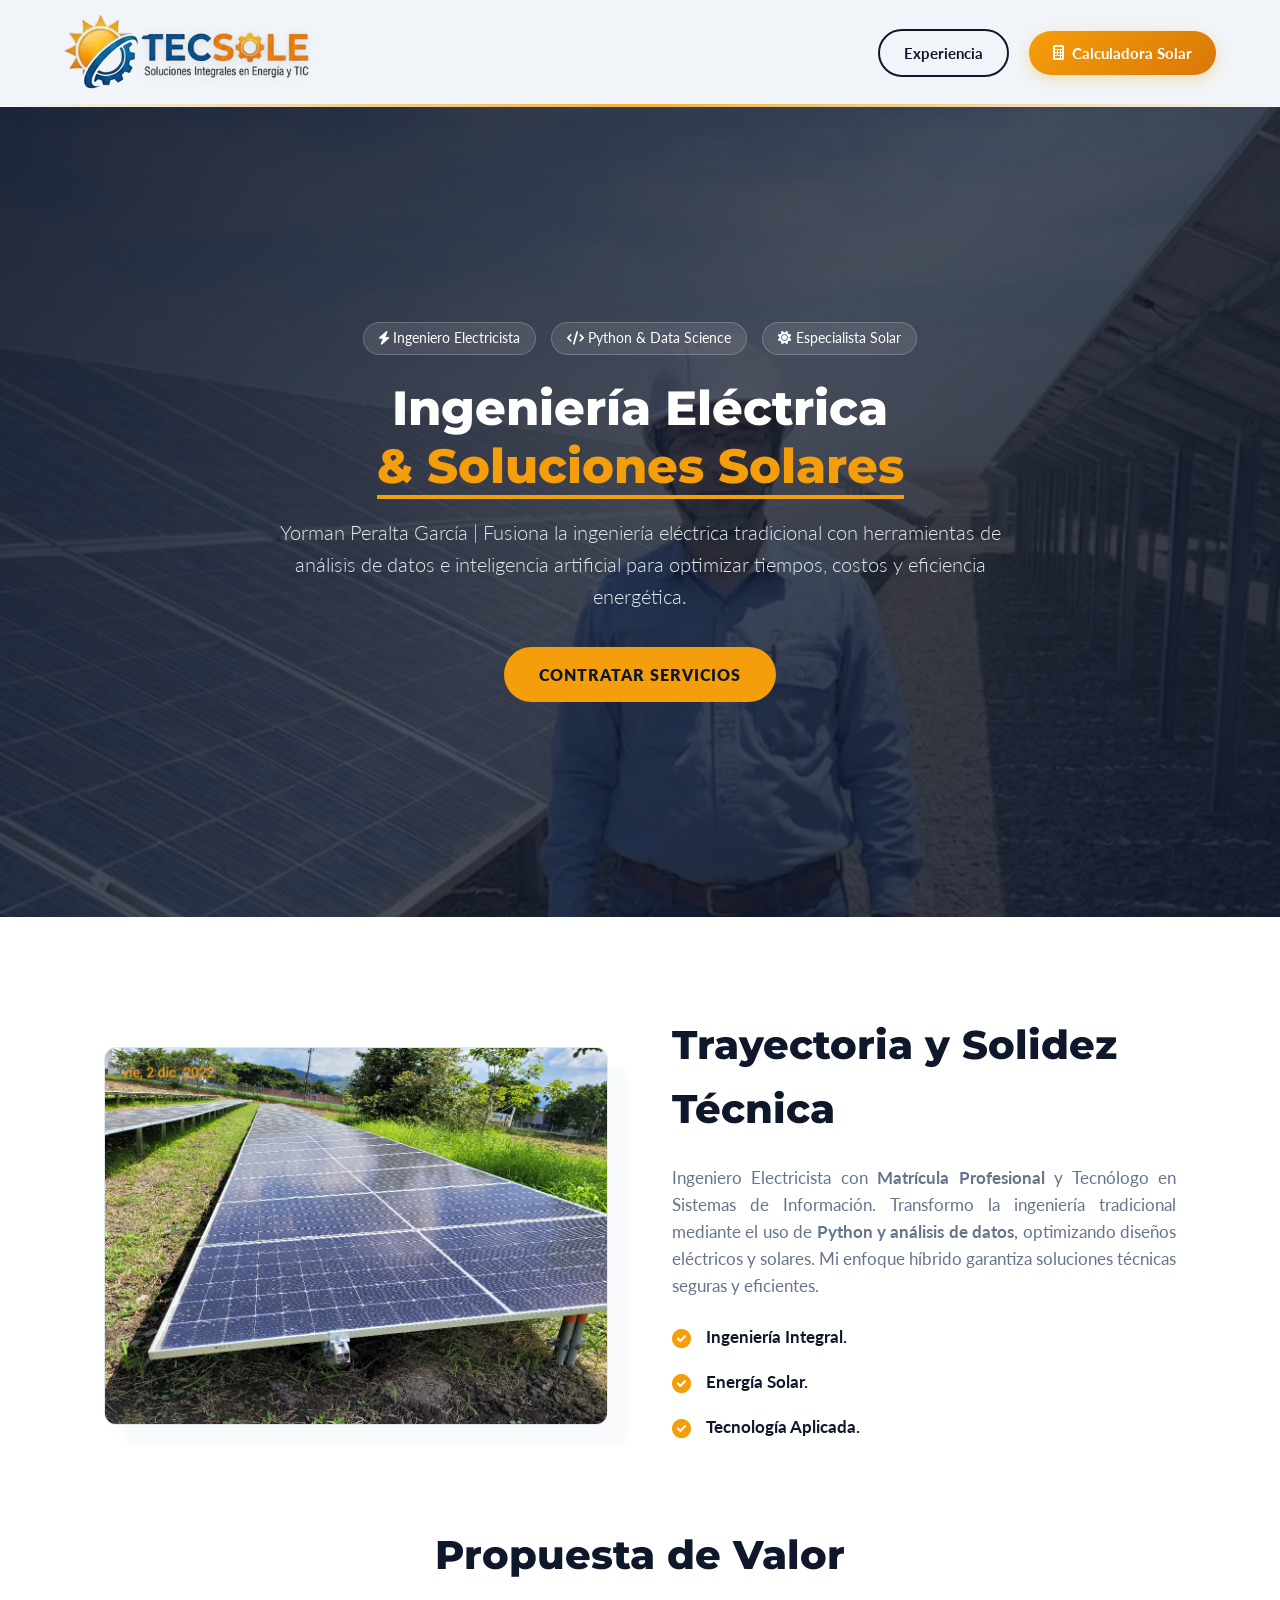
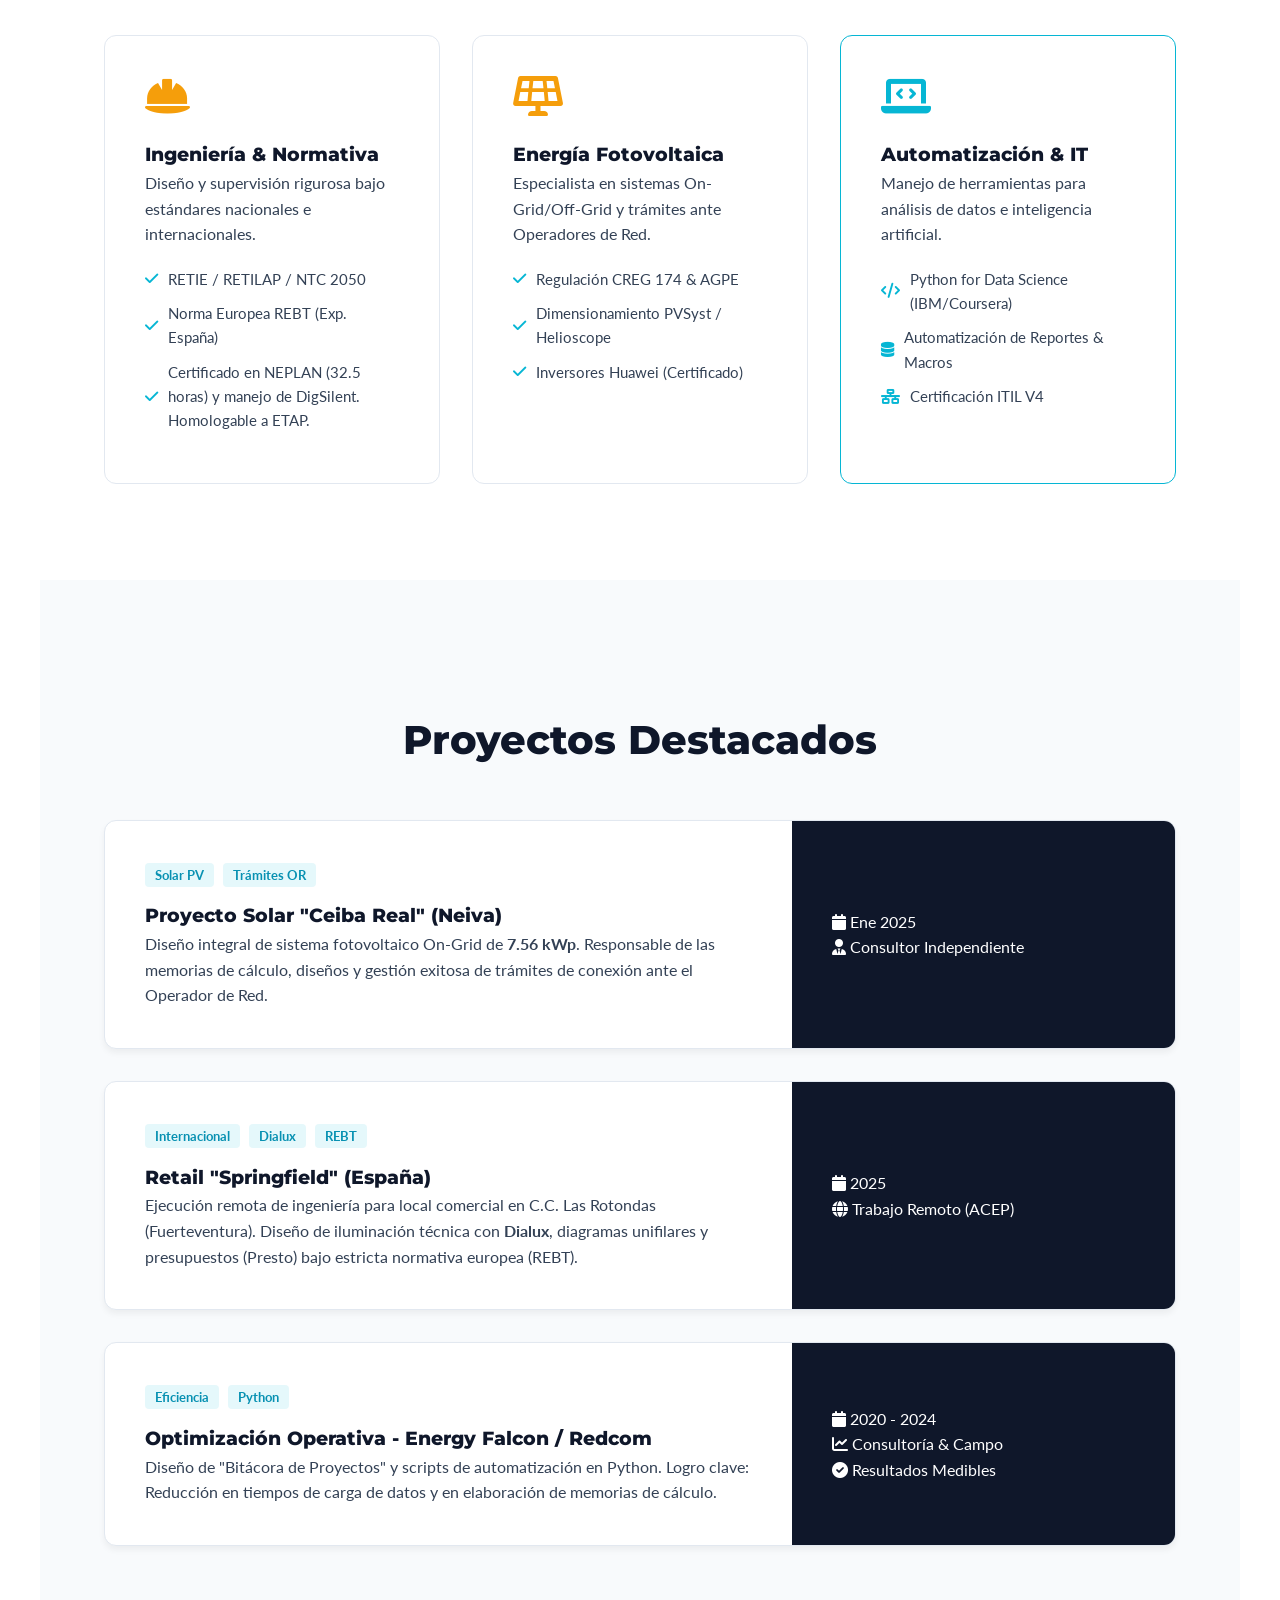
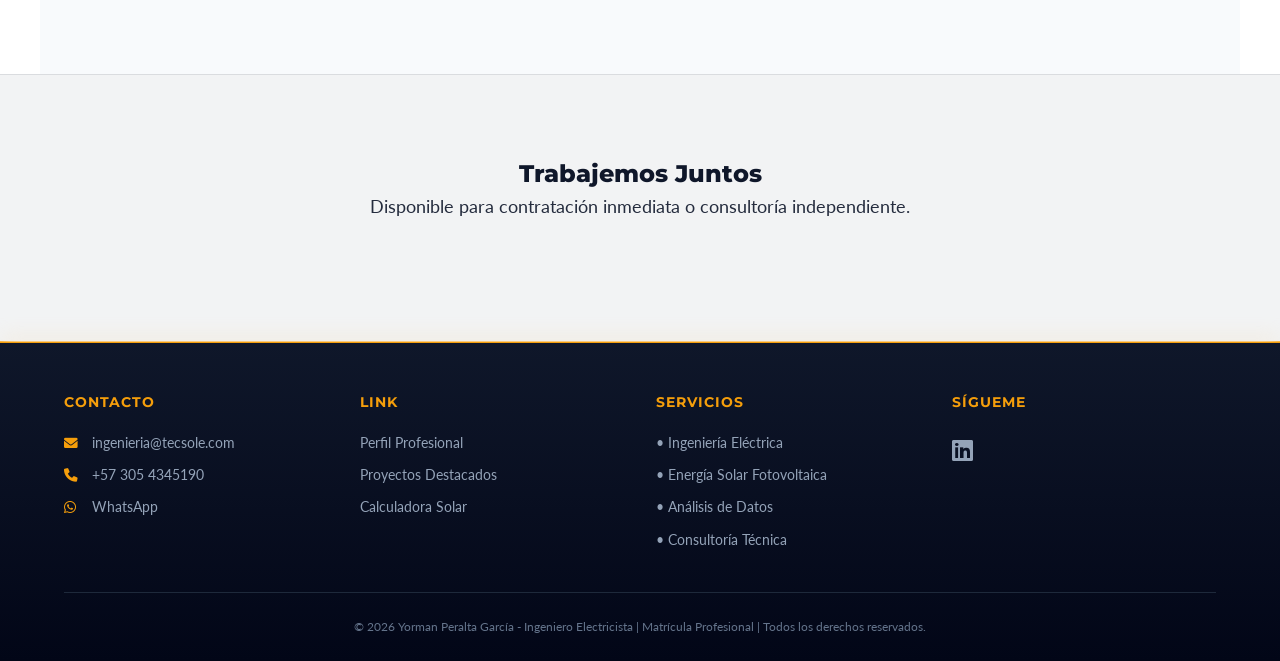
==== commit a1e54b8c: "Add files via upload" ====
--- a/index.html
+++ b/index.html
@@ -293,7 +293,7 @@
                 <p style="margin: 0.5rem 0; font-size: 0.85rem; line-height: 1.8;"><a href="#experiencia"
                         style="color: #94a3b8; text-decoration: none; transition: color 0.3s;">Proyectos Destacados</a>
                 </p>
-                <p style="margin: 0.5rem 0; font-size: 0.85rem; line-height: 1.8;"><a href="Predimensionado.html"
+                <p style="margin: 0.5rem 0; font-size: 0.85rem; line-height: 1.8;"><a href="CalculadoraSolar.html"
                         style="color: #94a3b8; text-decoration: none; transition: color 0.3s;">Calculadora Solar</a></p>
             </div>
 
--- a/styles.css
+++ b/styles.css
@@ -65,7 +65,7 @@
 .logo-container {
     display: flex;
     align-items: center;
-    gap: 2px;
+    gap: 0px;
     transition: transform 0.3s ease;
 }
 
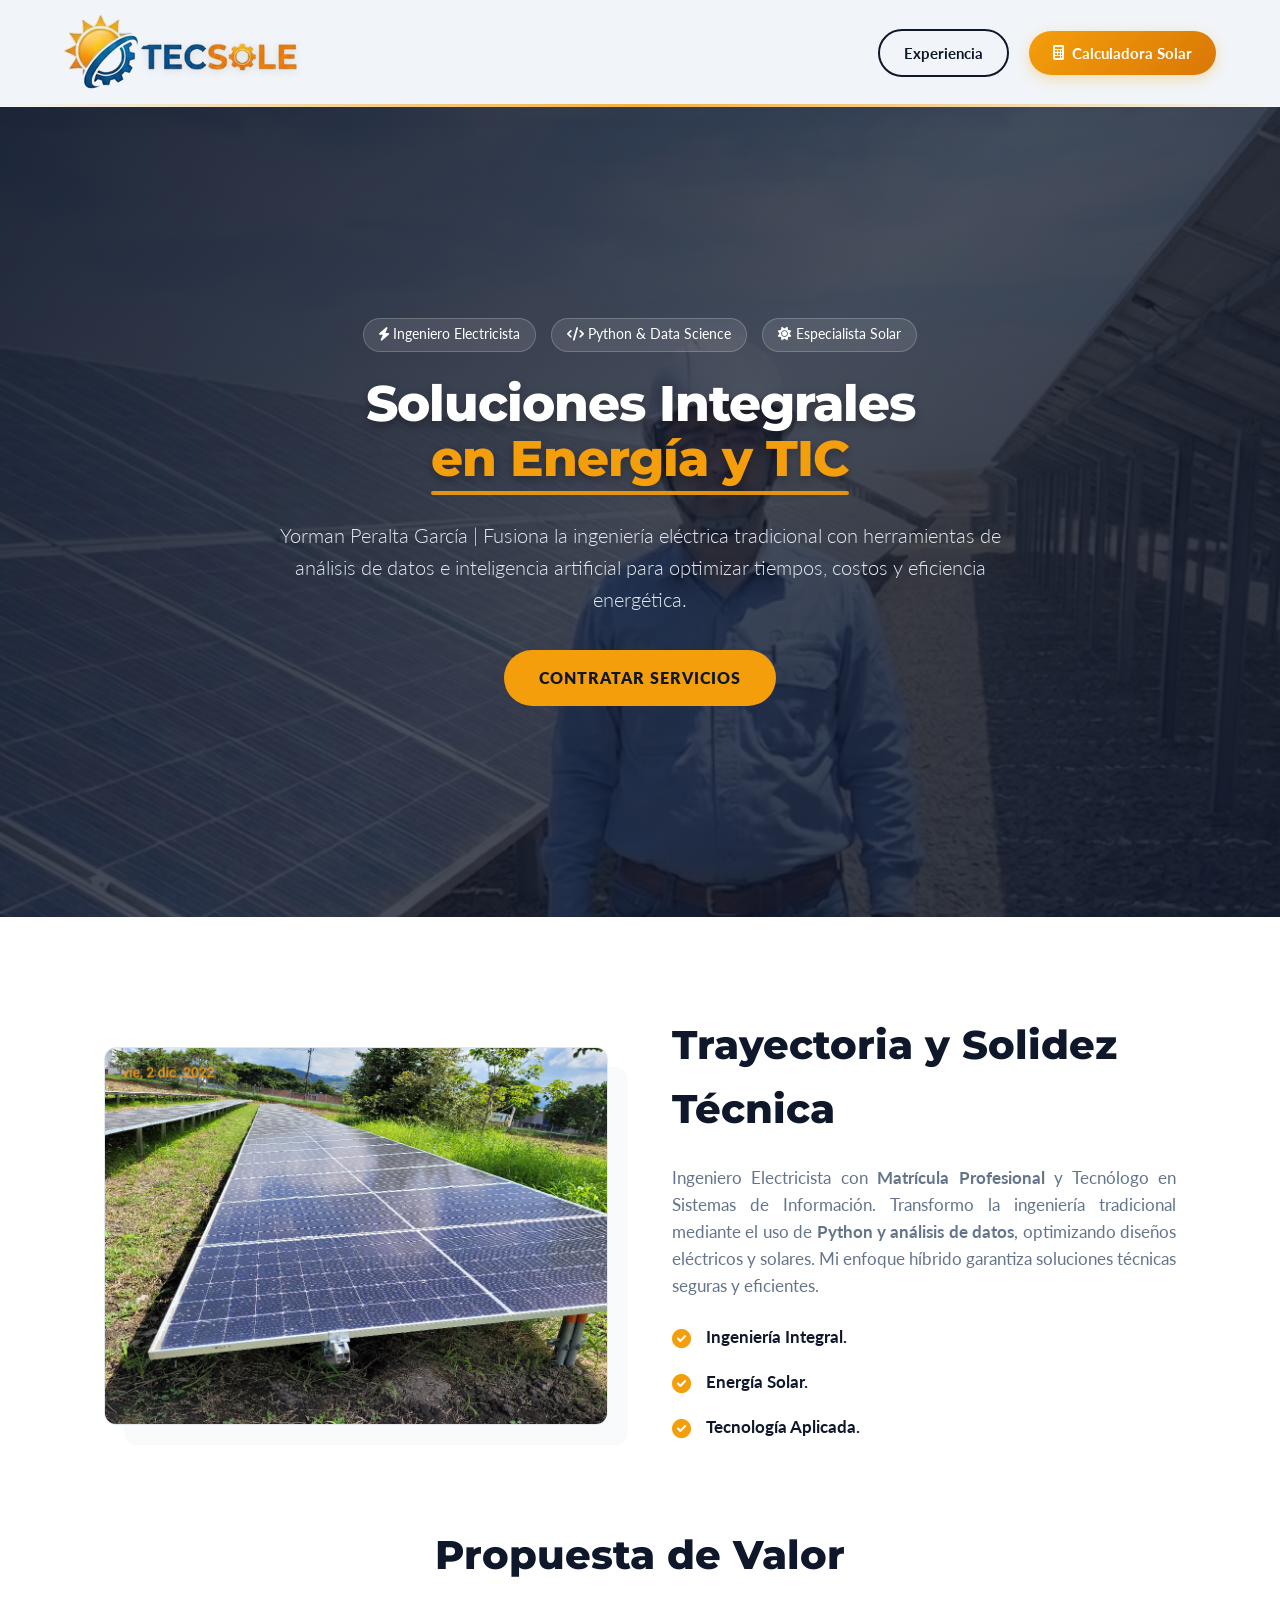
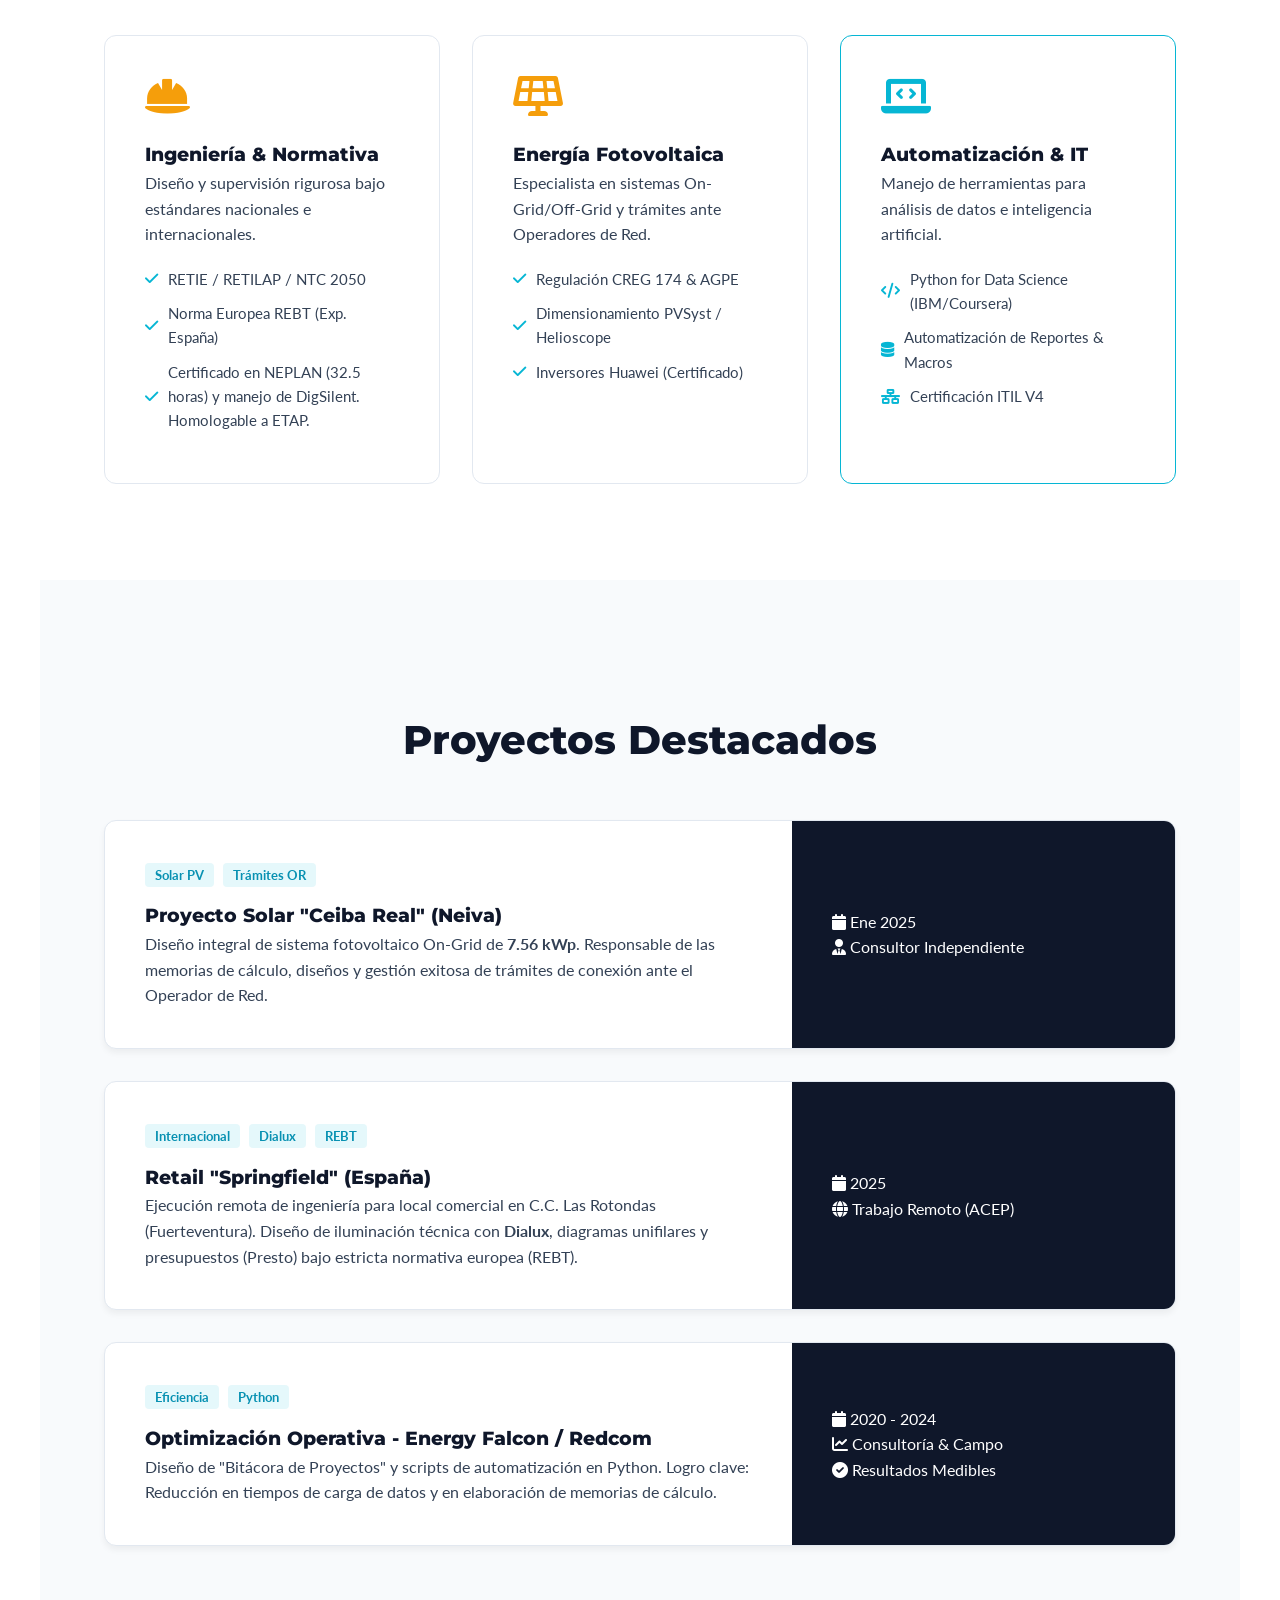
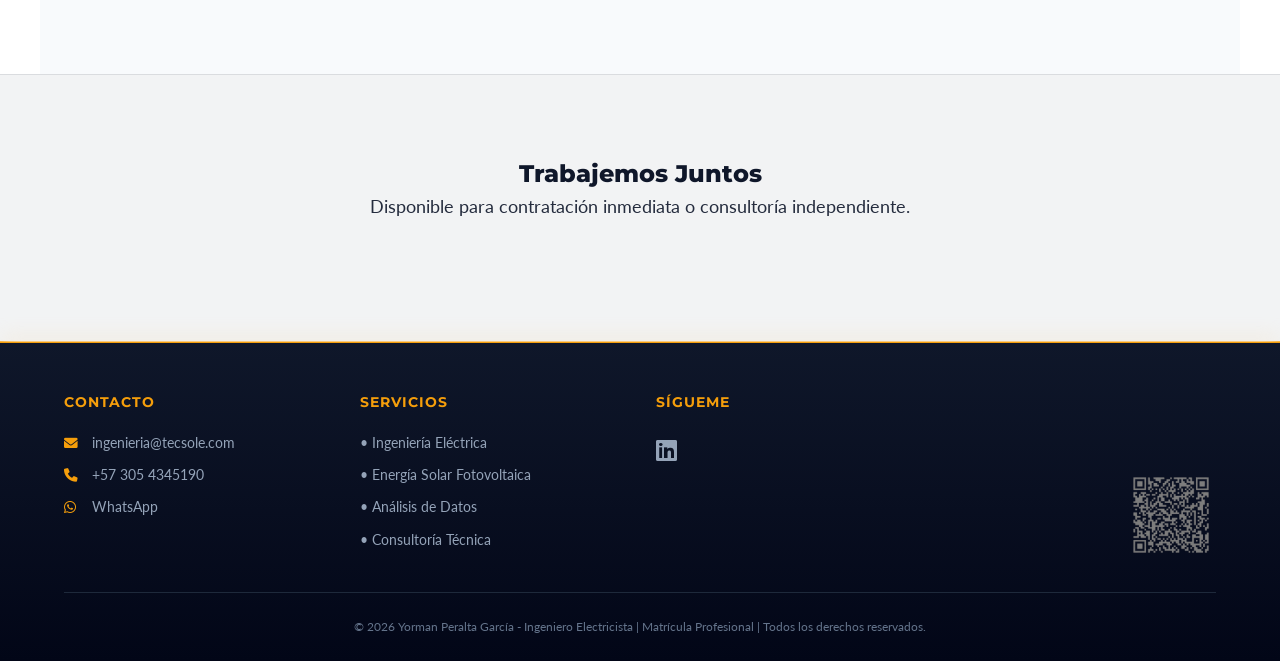
==== commit 609f7490: "Add files via upload" ====
--- a/index.html
+++ b/index.html
@@ -96,7 +96,7 @@
                 <span class="badge"><i class="fas fa-code"></i> Python & Data Science</span>
                 <span class="badge"><i class="fas fa-sun"></i> Especialista Solar</span>
             </div>
-            <h1>Ingeniería Eléctrica<br><span>& Soluciones Solares</span></h1>
+            <h1>Soluciones Integrales<br><span>en Energía y TIC</span></h1>
             <p>
                 Yorman Peralta García | Fusiona la ingeniería eléctrica tradicional con herramientas de análisis de
                 datos e inteligencia artificial para optimizar tiempos, costos y eficiencia energética.
@@ -265,7 +265,7 @@
         <div
             style="max-width: 1200px; margin: 0 auto; display: grid; grid-template-columns: repeat(auto-fit, minmax(250px, 1fr)); gap: 2rem; margin-bottom: 2rem;">
             <!-- Columna 1: Contacto -->
-            <div>
+            <div style="text-align: left;">
                 <h4
                     style="color: #F59E0B; font-family: 'Montserrat', sans-serif; font-size: 0.9rem; font-weight: 700; text-transform: uppercase; margin-bottom: 1rem; letter-spacing: 1px;">
                     Contacto</h4>
@@ -282,23 +282,10 @@
                         style="color: #94a3b8; text-decoration: none;">WhatsApp</a></p>
             </div>
 
-            <!-- Columna 2: Enlaces Rápidos -->
-            <div>
-                <h4
-                    style="color: #F59E0B; font-family: 'Montserrat', sans-serif; font-size: 0.9rem; font-weight: 700; text-transform: uppercase; margin-bottom: 1rem; letter-spacing: 1px;">
-                    Link</h4>
-                <p style="margin: 0.5rem 0; font-size: 0.85rem; line-height: 1.8;"><a href="#perfil"
-                        style="color: #94a3b8; text-decoration: none; transition: color 0.3s;">Perfil Profesional</a>
-                </p>
-                <p style="margin: 0.5rem 0; font-size: 0.85rem; line-height: 1.8;"><a href="#experiencia"
-                        style="color: #94a3b8; text-decoration: none; transition: color 0.3s;">Proyectos Destacados</a>
-                </p>
-                <p style="margin: 0.5rem 0; font-size: 0.85rem; line-height: 1.8;"><a href="CalculadoraSolar.html"
-                        style="color: #94a3b8; text-decoration: none; transition: color 0.3s;">Calculadora Solar</a></p>
-            </div>
+
 
             <!-- Columna 3: Servicios -->
-            <div>
+            <div style="text-align: left;">
                 <h4
                     style="color: #F59E0B; font-family: 'Montserrat', sans-serif; font-size: 0.9rem; font-weight: 700; text-transform: uppercase; margin-bottom: 1rem; letter-spacing: 1px;">
                     Servicios</h4>
@@ -309,15 +296,21 @@
             </div>
 
             <!-- Columna 4: Redes Sociales -->
-            <div>
+            <div style="text-align: left;">
                 <h4
                     style="color: #F59E0B; font-family: 'Montserrat', sans-serif; font-size: 0.9rem; font-weight: 700; text-transform: uppercase; margin-bottom: 1rem; letter-spacing: 1px;">
                     Sígueme</h4>
-                <div style="display: flex; gap: 1rem; font-size: 1.5rem; margin-top: 1rem;">
+                <div
+                    style="display: flex; gap: 1rem; font-size: 1.5rem; margin-top: 1rem; justify-content: flex-start;">
                     <a href="https://www.linkedin.com/in/yorman-peralta-garcia/" target="_blank" rel="noopener"
                         aria-label="LinkedIn" style="color: #94a3b8; transition: color 0.3s;"><i
                             class="fab fa-linkedin"></i></a>
                 </div>
+            </div>
+
+            <!-- Columna 5: QR Code -->
+            <div style="text-align: right; display: flex; align-items: flex-end; justify-content: flex-end;">
+                <img src="tecsole QR.png" alt="Código QR de Contacto" style="width: 90px; height: auto;">
             </div>
         </div>
 
--- a/styles.css
+++ b/styles.css
@@ -71,7 +71,7 @@
 
 /* ... inside .brand-img ... */
 .brand-img {
-    height: 60px;
+    height: 32.4px;
     width: auto;
     margin-left: 0;
     margin-top: 8px;
@@ -209,15 +209,33 @@
 }
 
 .hero-content h1 {
-    font-size: 3rem;
-    margin-bottom: 20px;
-    line-height: 1.2;
+    font-size: 3.12rem;
+    font-weight: 800;
+    margin-bottom: 24px;
+    line-height: 1.1;
     color: white;
+    letter-spacing: -1px;
+    text-shadow: 0 4px 10px rgba(0, 0, 0, 0.3);
 }
 
 .hero-content h1 span {
     color: var(--secondary);
-    border-bottom: 4px solid var(--secondary);
+    border-bottom: none;
+    position: relative;
+    display: inline-block;
+    padding-bottom: 8px;
+}
+
+.hero-content h1 span::after {
+    content: '';
+    position: absolute;
+    left: 0;
+    bottom: 0;
+    width: 100%;
+    height: 4px;
+    background: var(--secondary);
+    border-radius: 4px;
+    opacity: 0.9;
 }
 
 .hero-badges {
@@ -563,7 +581,8 @@
     }
 
     .hero-content h1 {
-        font-size: 1.8rem;
+        font-size: 1.72rem;
+        line-height: 1.2;
     }
 
     .hero-content p {
@@ -695,7 +714,7 @@
 /* Small Mobile (max-width: 480px) */
 @media (max-width: 480px) {
     .hero-content h1 {
-        font-size: 1.5rem;
+        font-size: 1.18rem;
     }
 
     .hero-content p {
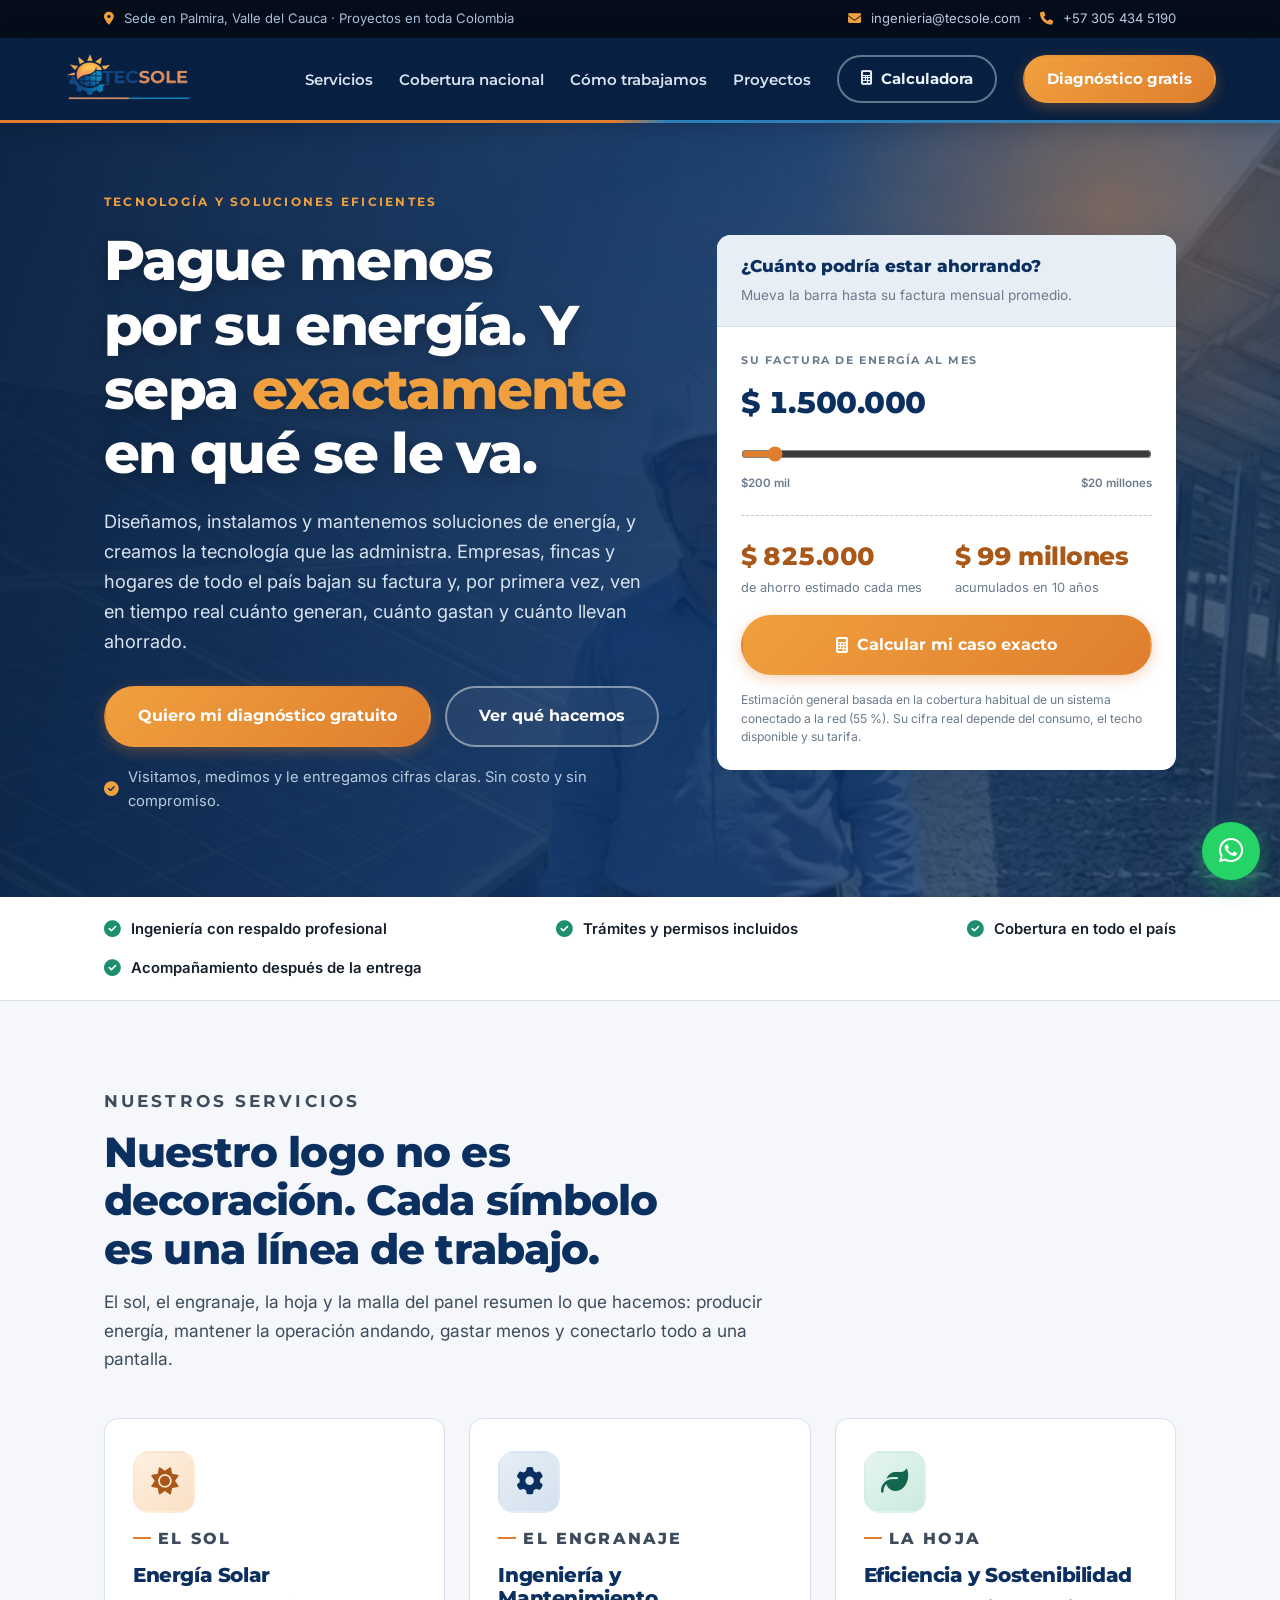
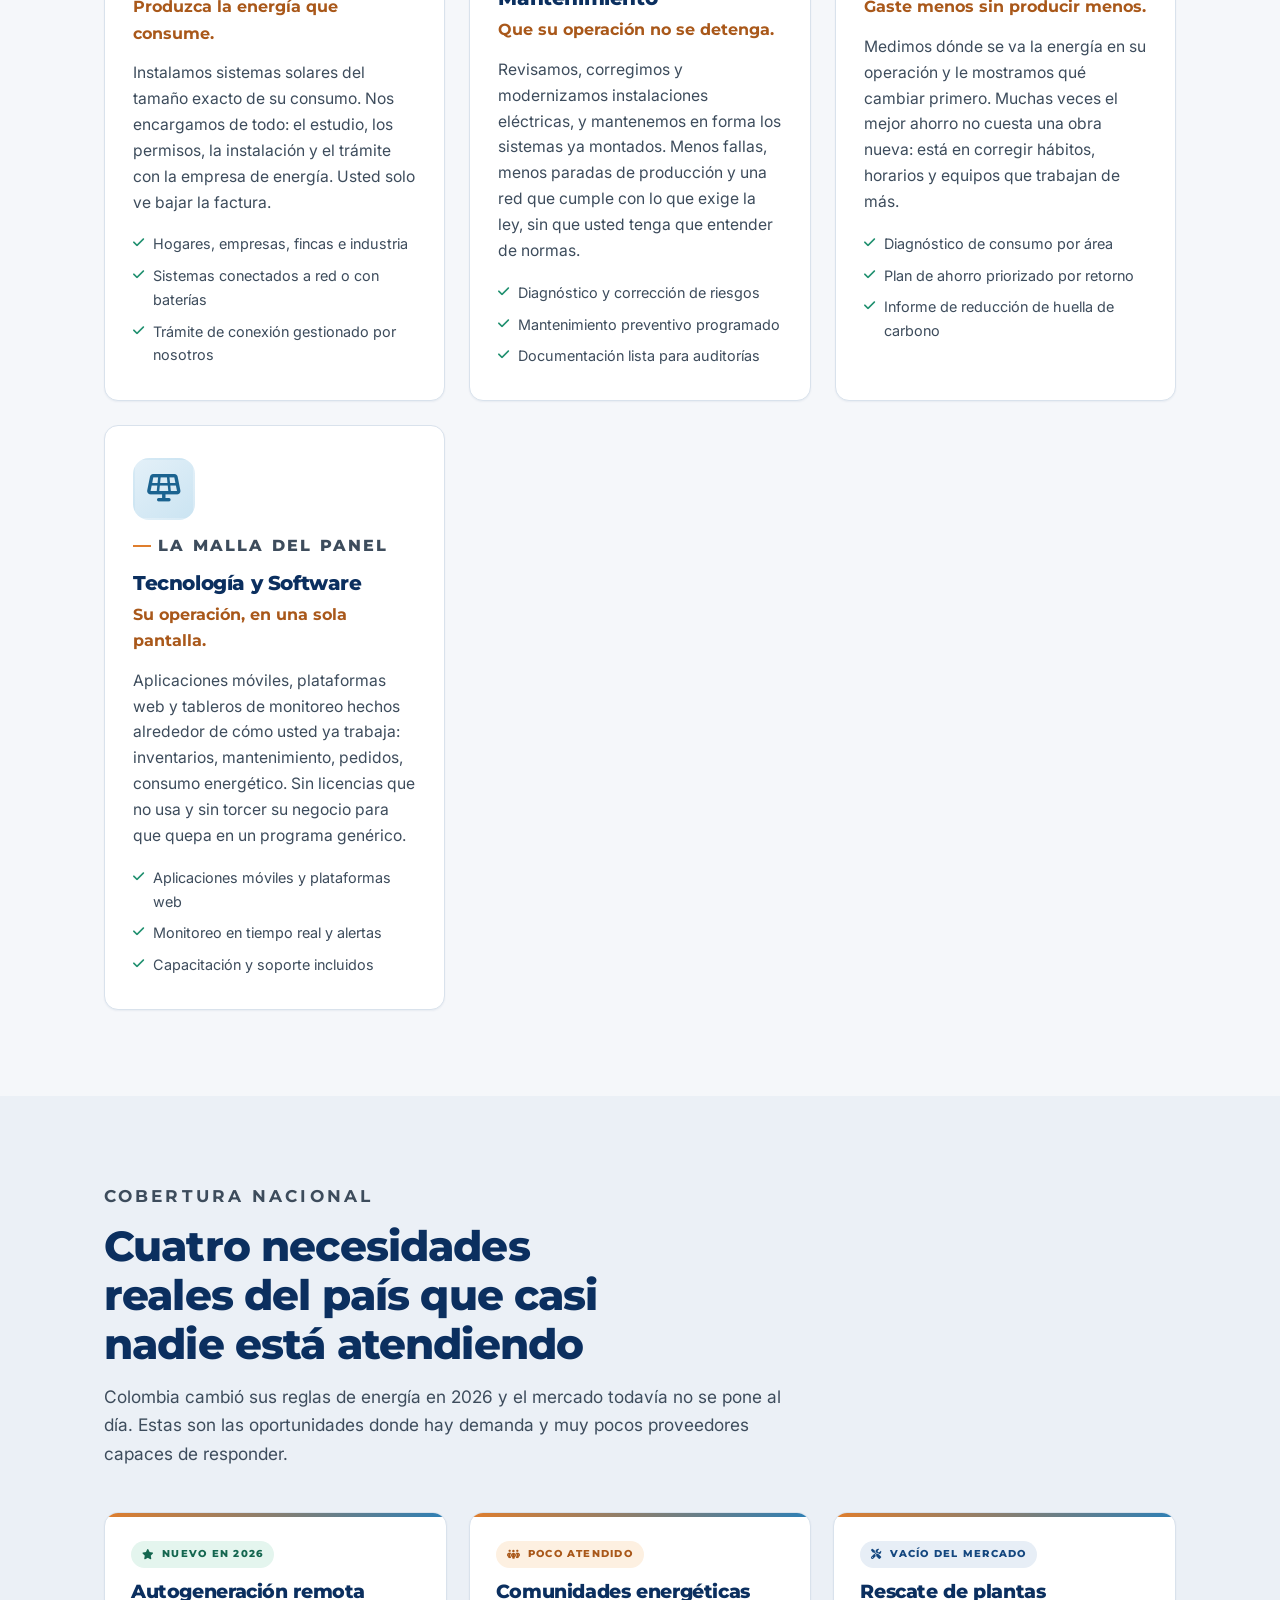
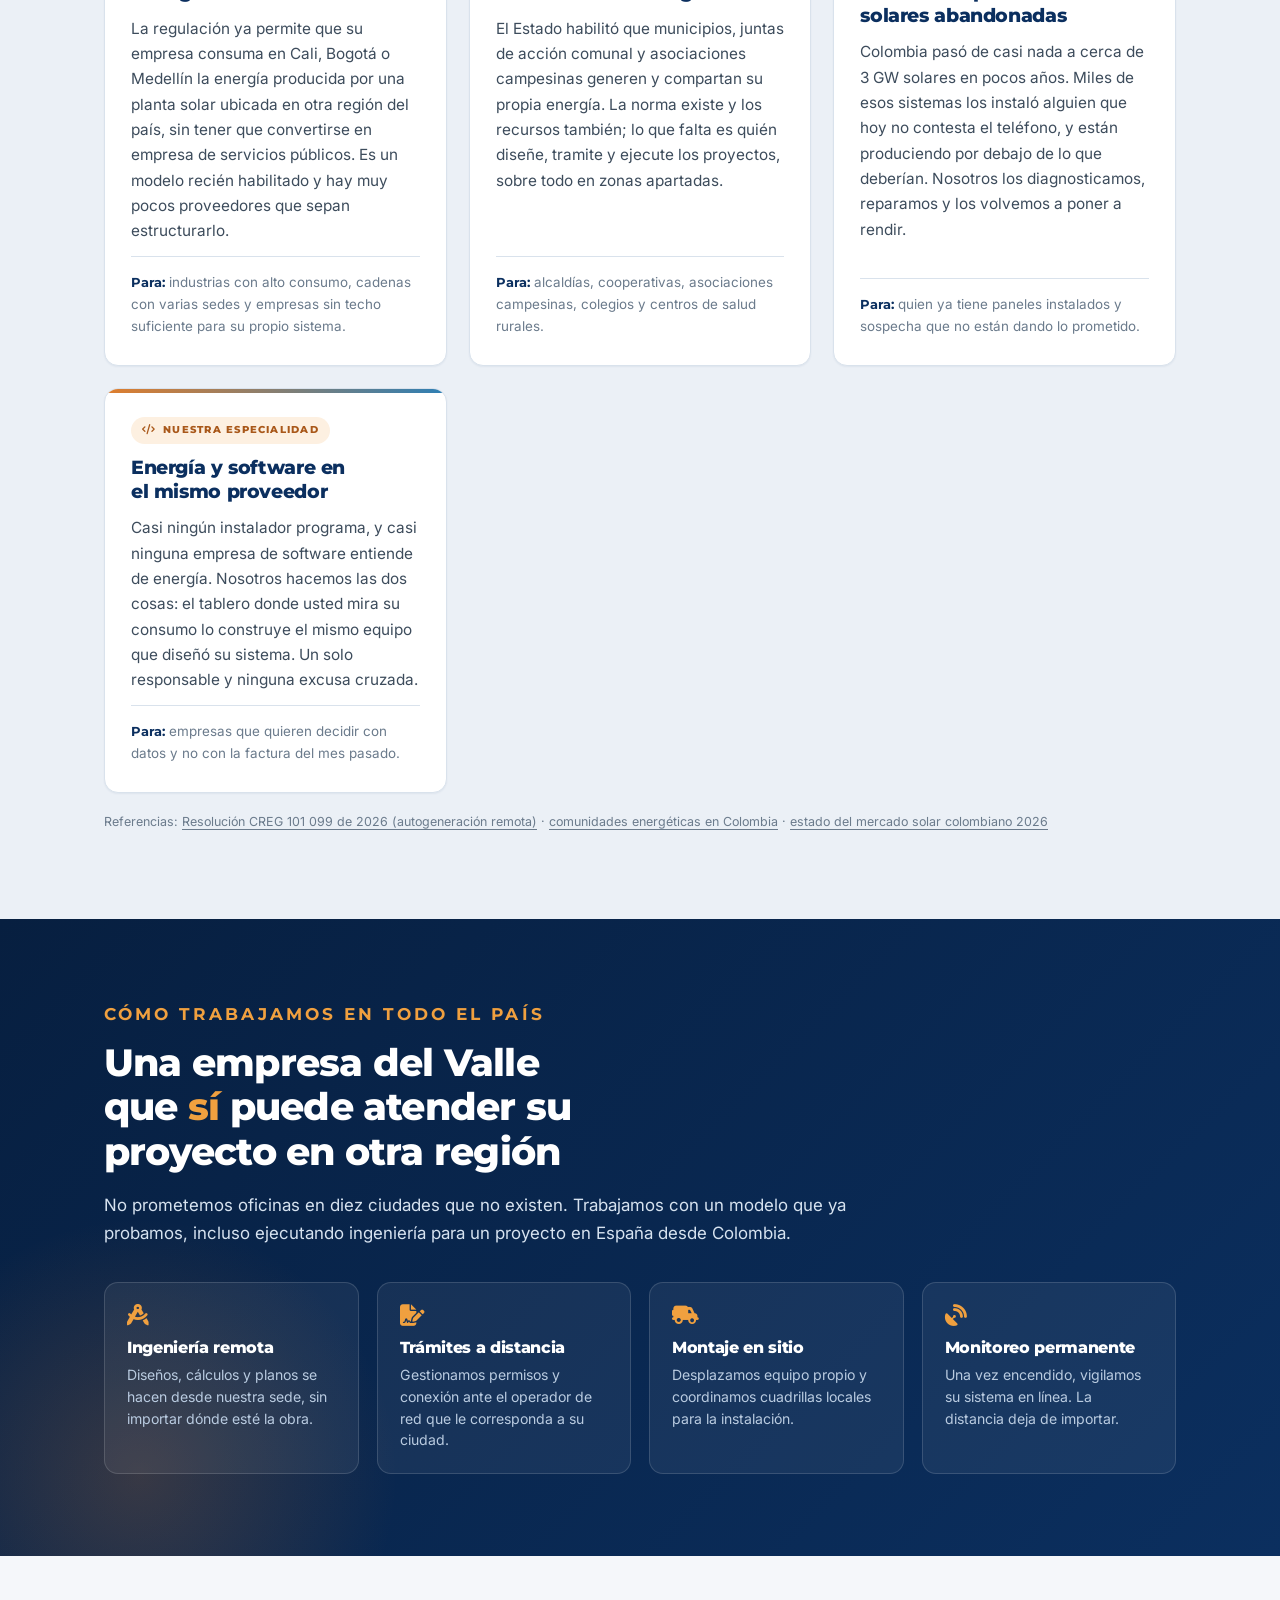
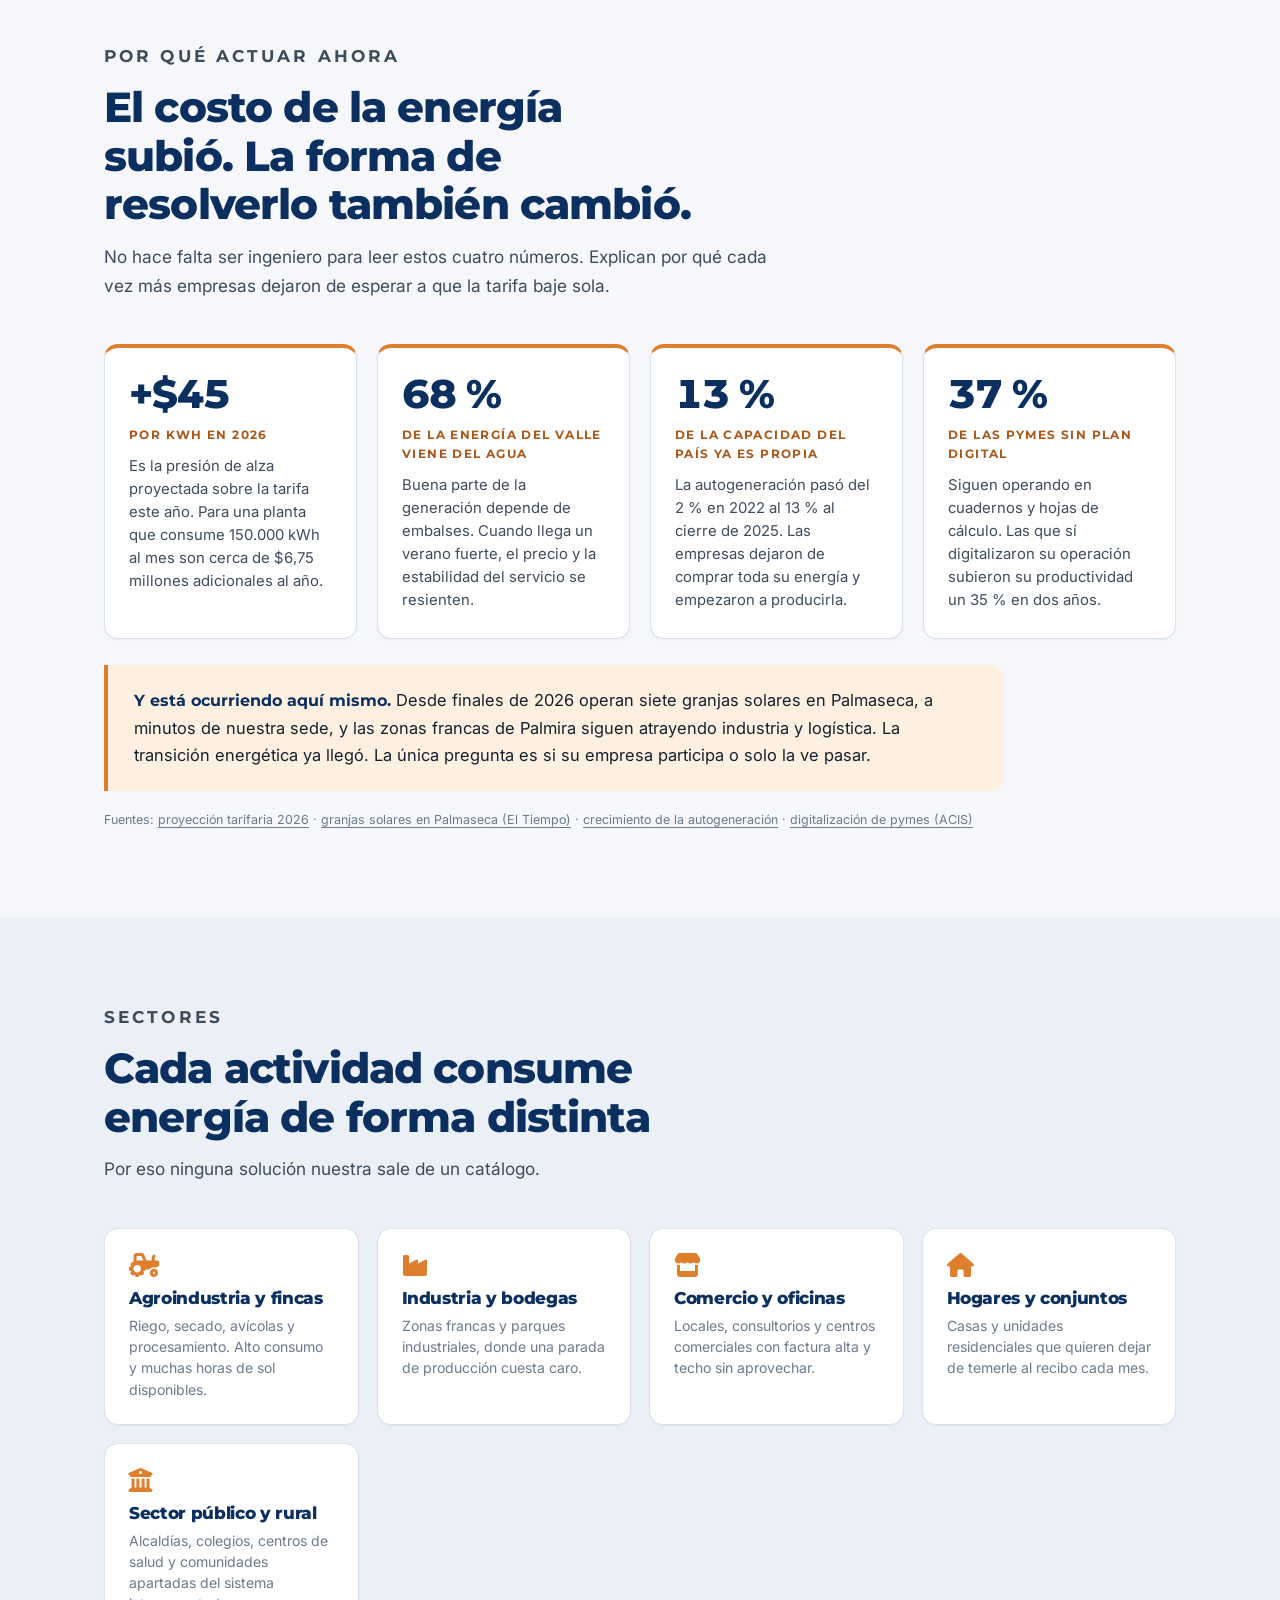
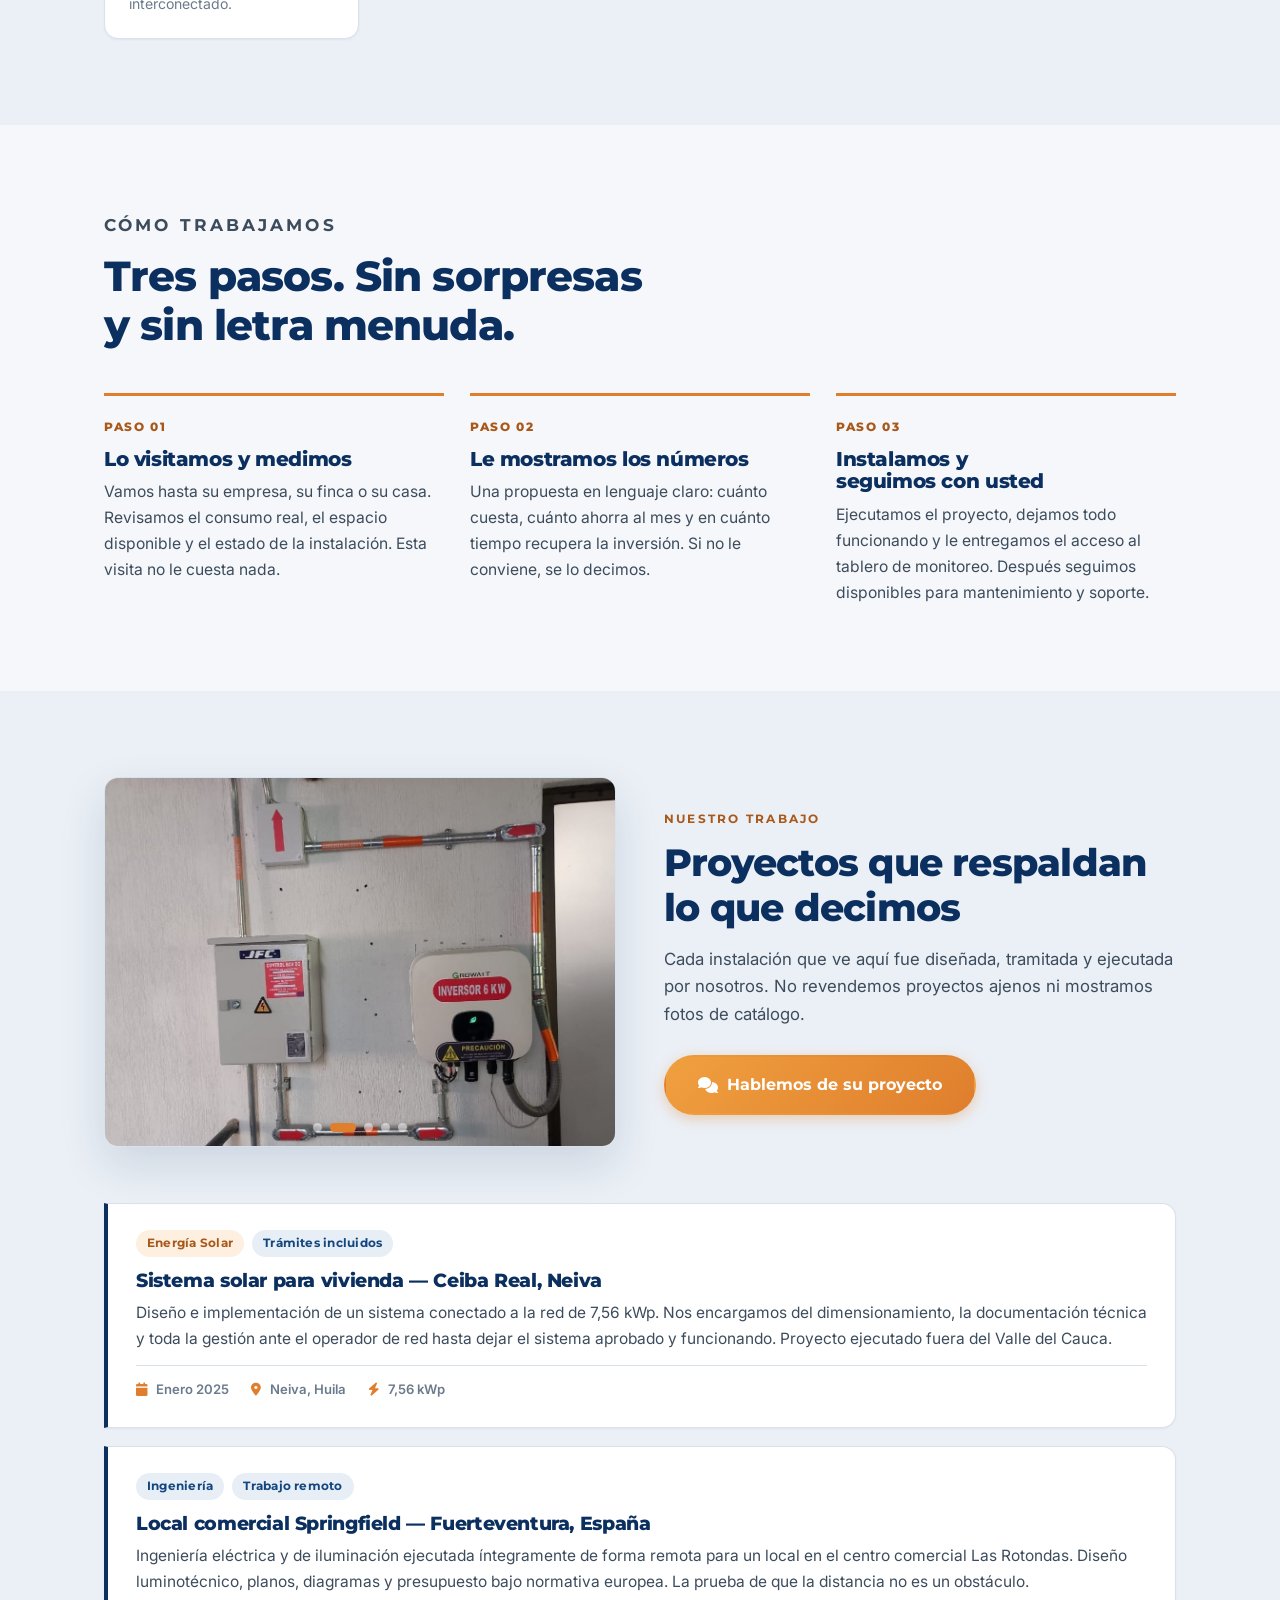
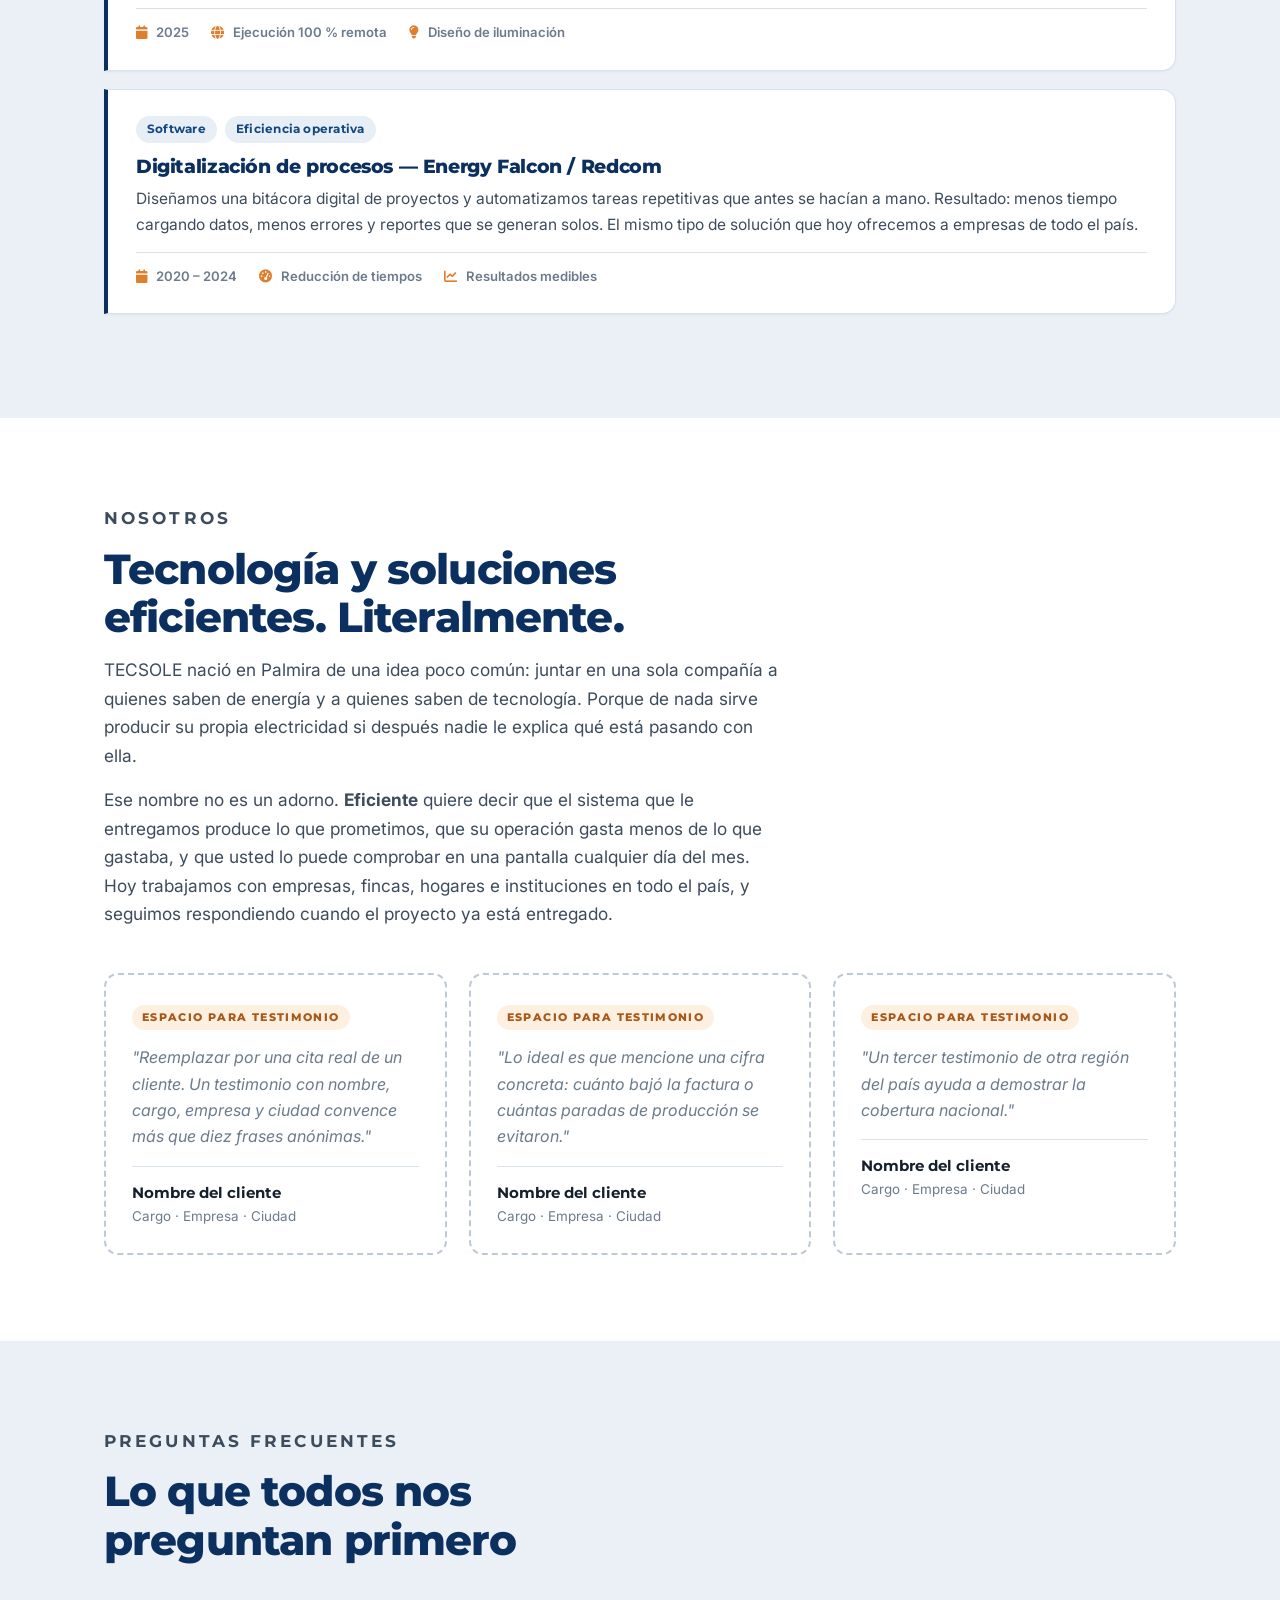
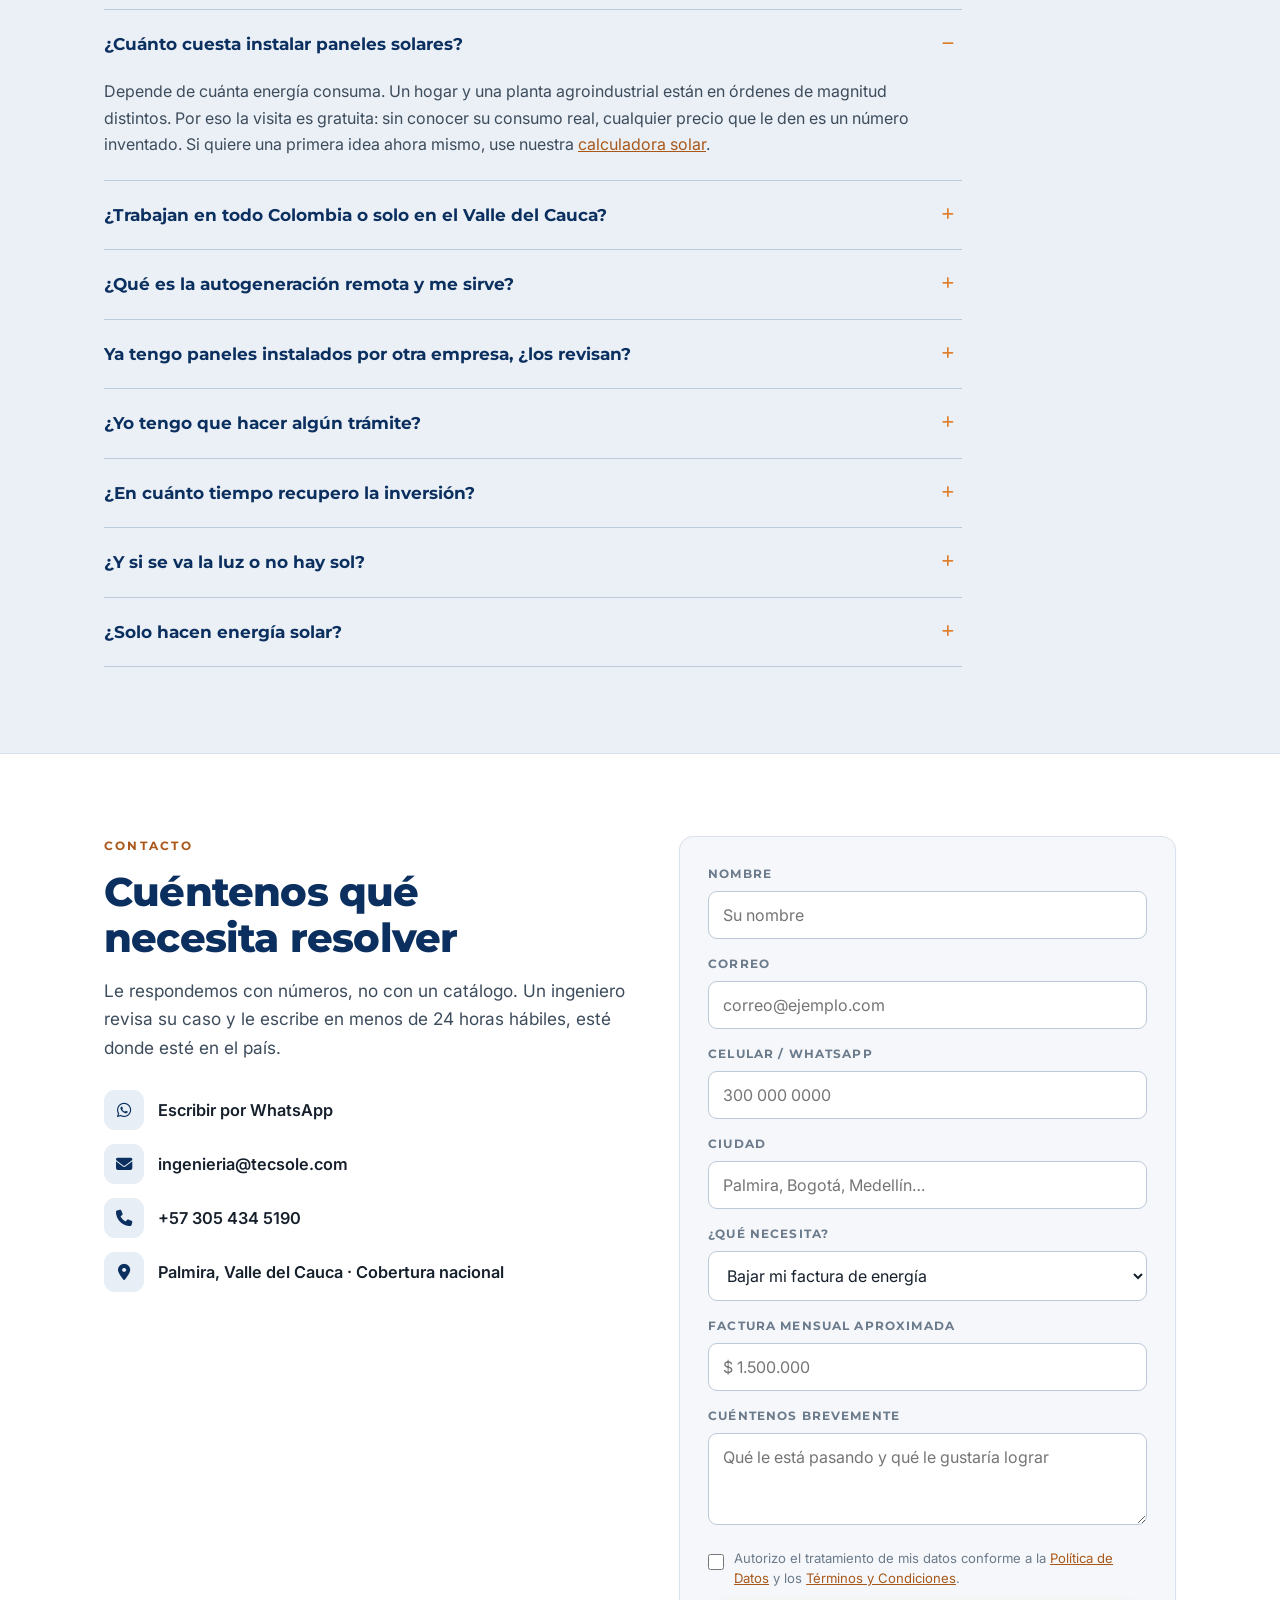
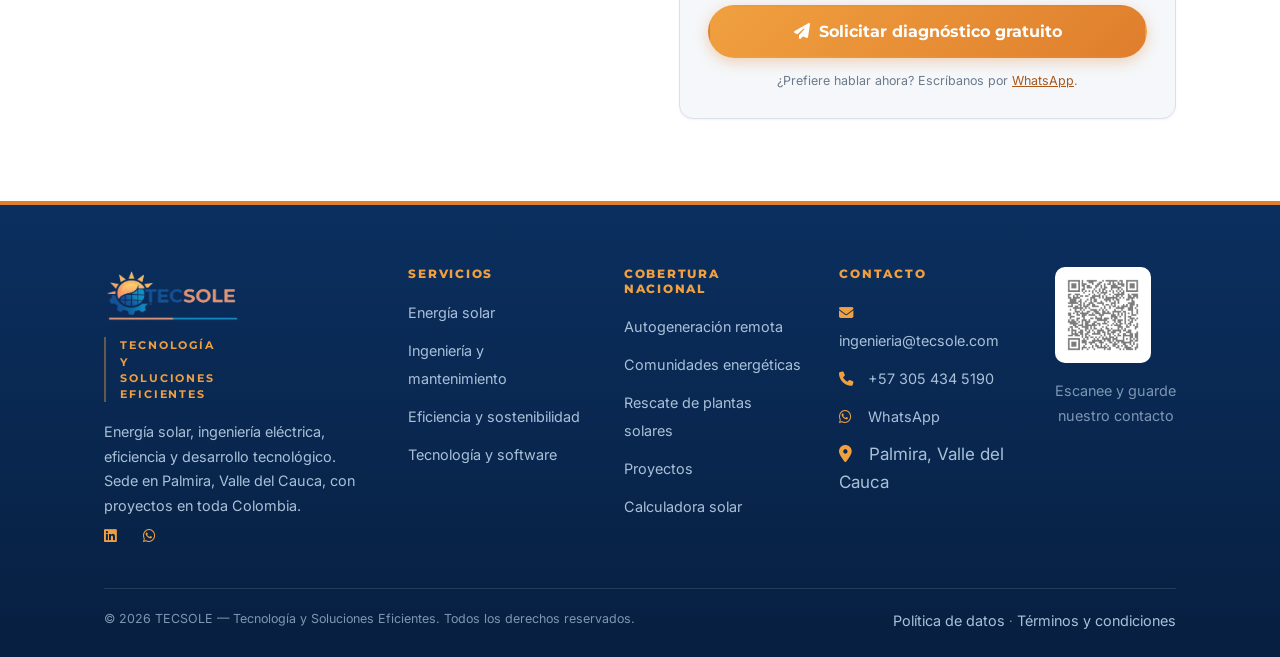
==== commit 4aa5230f: "Add files via upload" ====
--- a/index.html
+++ b/index.html
@@ -1,359 +1,998 @@
-<!DOCTYPE html>
-<html lang="es">
-
-<head>
-    <meta charset="UTF-8">
-    <meta name="viewport" content="width=device-width, initial-scale=1.0">
-    <title>Yorman Peralta | Ingeniero Eléctrico & Especialista Solar</title>
-
-    <!-- SEO Meta Tags -->
-    <meta name="description"
-        content="Yorman Peralta García - Ingeniero Electricista con Matrícula Profesional. Especialista en energía solar fotovoltaica, análisis de datos con Python e ingeniería eléctrica bajo normativa RETIE, RETILAP y CREG 174.">
-    <meta name="keywords"
-        content="ingeniero eléctrico, energía solar, fotovoltaica, RETIE, RETILAP, CREG 174, Python, análisis de datos, Colombia, sistemas solares">
-    <meta name="author" content="Yorman Peralta García">
-    <link rel="canonical" href="https://www.tecsole.com/">
-
-    <!-- Open Graph / Facebook -->
-    <meta property="og:type" content="website">
-    <meta property="og:url" content="https://www.tecsole.com/">
-    <meta property="og:title" content="Yorman Peralta | Ingeniero Eléctrico & Especialista Solar">
-    <meta property="og:description"
-        content="Ingeniero Electricista especializado en energía solar fotovoltaica y análisis de datos. Soluciones técnicas profesionales bajo normativa colombiana.">
-    <meta property="og:image" content="https://www.tecsole.com/Logo.png">
-
-    <!-- Twitter -->
-    <meta property="twitter:card" content="summary_large_image">
-    <meta property="twitter:url" content="https://www.tecsole.com/">
-    <meta property="twitter:title" content="Yorman Peralta | Ingeniero Eléctrico & Especialista Solar">
-    <meta property="twitter:description"
-        content="Ingeniero Electricista especializado en energía solar fotovoltaica y análisis de datos.">
-    <meta property="twitter:image" content="https://www.tecsole.com/Logo.png">
-
-    <!-- PWA / Mobile -->
-    <meta name="theme-color" content="#0F172A">
-    <meta name="apple-mobile-web-app-capable" content="yes">
-    <meta name="apple-mobile-web-app-status-bar-style" content="black-translucent">
-
-    <!-- Favicon -->
-    <link rel="icon" type="image/png" href="Logo.png">
-    <link rel="apple-touch-icon" href="Logo.png">
-
-    <!-- Preconnect for Performance -->
-    <link rel="preconnect" href="https://fonts.googleapis.com">
-    <link rel="preconnect" href="https://fonts.gstatic.com" crossorigin>
-    <link rel="preconnect" href="https://cdnjs.cloudflare.com">
-
-    <!-- Fonts -->
-    <link
-        href="https://fonts.googleapis.com/css2?family=Lato:wght@300;400;700&family=Montserrat:wght@500;700;800&display=swap"
-        rel="stylesheet">
-    <link rel="stylesheet" href="https://cdnjs.cloudflare.com/ajax/libs/font-awesome/6.0.0/css/all.min.css">
-
-    <link rel="stylesheet" href="styles.css">
-
-    <script type="application/ld+json">
-    {
-      "@context": "https://schema.org",
-      "@type": "ProfessionalService",
-      "name": "TECSOLE - Ingeniería Eléctrica",
-      "image": "https://www.tecsole.com/Logo.png",
-      "url": "https://www.tecsole.com",
-      "telephone": "+573054345190",
-      "address": {
-        "@type": "PostalAddress",
-        "addressCountry": "CO",
-        "addressRegion": "Huila"
-      },
-      "priceRange": "$$",
-      "jobTitle": "Ingeniero Electricista & Especialista Solar"
-    }
-    </script>
-</head>
-
-<body>
-
-    <header>
-        <div class="logo-container">
-            <img src="Logo.png" alt="Logotipo Solar Expert" class="logo-img">
-            <img src="Tecsole.png" alt="TECSOLE" class="brand-img">
-        </div>
-        <nav aria-label="Navegación principal">
-            <ul>
-                <li><a href="#experiencia" class="btn-nav btn-outline"
-                        aria-label="Ver experiencia y proyectos">Experiencia</a></li>
-                <li><a href="CalculadoraSolar.html" class="btn-nav btn-cta" aria-label="Acceder a calculadora solar"><i
-                            class="fas fa-calculator"></i>
-                        Calculadora Solar</a></li>
-            </ul>
-        </nav>
-    </header>
-
-    <section class="hero">
-        <div class="hero-content">
-            <div class="hero-badges">
-                <span class="badge"><i class="fas fa-bolt"></i> Ingeniero Electricista</span>
-                <span class="badge"><i class="fas fa-code"></i> Python & Data Science</span>
-                <span class="badge"><i class="fas fa-sun"></i> Especialista Solar</span>
-            </div>
-            <h1>Soluciones Integrales<br><span>en Energía y TIC</span></h1>
-            <p>
-                Yorman Peralta García | Fusiona la ingeniería eléctrica tradicional con herramientas de análisis de
-                datos e inteligencia artificial para optimizar tiempos, costos y eficiencia energética.
-            </p>
-            <div class="cta-group">
-                <a href="#contacto" class="btn-hero btn-primary">Contratar Servicios</a>
-            </div>
-        </div>
-    </section>
-
-    <section class="section-container" id="perfil">
-
-        <div class="about-grid">
-            <div class="about-img">
-                <div class="slider-container" role="region" aria-label="Galería de proyectos">
-                    <div class="slider-wrapper">
-                        <div class="slider-slide active"><img src="Coleccion/IMG 1.jpg"
-                                alt="Instalación de paneles solares en techo residencial" loading="lazy"></div>
-                        <div class="slider-slide"><img src="Coleccion/IMG 2.jpg"
-                                alt="Sistema fotovoltaico comercial en operación" loading="lazy"></div>
-                        <div class="slider-slide"><img src="Coleccion/IMG 3.jpg"
-                                alt="Proyecto de energía solar en desarrollo" loading="lazy"></div>
-                        <div class="slider-slide"><img src="Coleccion/IMG 4.jpg"
-                                alt="Instalación eléctrica y cableado estructurado" loading="lazy"></div>
-                        <div class="slider-slide"><img src="Coleccion/IMG 5.jpg"
-                                alt="Montaje de array fotovoltaico en campo" loading="lazy"></div>
-                        <div class="slider-slide"><img src="Coleccion/IMG 6.jpg"
-                                alt="Inspección y mantenimiento de sistema solar" loading="lazy"></div>
-                        <div class="slider-slide"><img src="Coleccion/IMG 7.jpg"
-                                alt="Proyecto de ingeniería eléctrica completado" loading="lazy"></div>
-                        <div class="slider-slide"><img src="Coleccion/IMG 8.jpg"
-                                alt="Sistema de energía renovable instalado" loading="lazy"></div>
-                    </div>
-                </div>
-            </div>
-            <div class="about-text">
-                <h2>Trayectoria y Solidez Técnica</h2>
-
-                <p style="color: #64748B; font-size: 1.05rem; text-align: justify;">
-                    Ingeniero Electricista con <strong>Matrícula Profesional</strong> y Tecnólogo en Sistemas de
-                    Información. Transformo la ingeniería tradicional mediante el uso de <strong>Python y análisis de
-                        datos</strong>, optimizando diseños eléctricos y solares. Mi enfoque híbrido garantiza
-                    soluciones técnicas seguras y eficientes.
-                </p>
-
-                <ul class="profile-list">
-                    <li><i class="fas fa-check-circle"></i>
-                        <div><strong>Ingeniería Integral.</strong></div>
-                    </li>
-                    <li><i class="fas fa-check-circle"></i>
-                        <div><strong>Energía Solar.</strong></div>
-                    </li>
-                    <li><i class="fas fa-check-circle"></i>
-                        <div><strong>Tecnología Aplicada.</strong></div>
-                    </li>
-                </ul>
-            </div>
-        </div>
-
-        <div class="section-title">
-            <h2>Propuesta de Valor</h2>
-        </div>
-
-        <div class="skills-grid">
-            <div class="skill-card">
-                <i class="fas fa-hard-hat skill-icon"></i>
-                <h3>Ingeniería & Normativa</h3>
-                <p>Diseño y supervisión rigurosa bajo estándares nacionales e internacionales.</p>
-                <ul class="tech-list">
-                    <li><i class="fas fa-check"></i> RETIE / RETILAP / NTC 2050</li>
-                    <li><i class="fas fa-check"></i> Norma Europea REBT (Exp. España)</li>
-                    <li><i class="fas fa-check"></i> Certificado en NEPLAN (32.5 horas) y manejo de DigSilent.
-                        Homologable a ETAP.</li>
-                </ul>
-            </div>
-
-            <div class="skill-card">
-                <i class="fas fa-solar-panel skill-icon"></i>
-                <h3>Energía Fotovoltaica</h3>
-                <p>Especialista en sistemas On-Grid/Off-Grid y trámites ante Operadores de Red.</p>
-                <ul class="tech-list">
-                    <li><i class="fas fa-check"></i> Regulación CREG 174 & AGPE</li>
-                    <li><i class="fas fa-check"></i> Dimensionamiento PVSyst / Helioscope</li>
-                    <li><i class="fas fa-check"></i> Inversores Huawei (Certificado)</li>
-                </ul>
-            </div>
-
-            <div class="skill-card" style="border-color: var(--accent);">
-                <i class="fas fa-laptop-code skill-icon" style="color: var(--accent);"></i>
-                <h3>Automatización & IT</h3>
-                <p>Manejo de herramientas para análisis de datos e inteligencia artificial.</p>
-                <ul class="tech-list">
-                    <li><i class="fas fa-code"></i> Python for Data Science (IBM/Coursera)</li>
-                    <li><i class="fas fa-database"></i> Automatización de Reportes & Macros</li>
-                    <li><i class="fas fa-network-wired"></i> Certificación ITIL V4</li>
-                </ul>
-            </div>
-        </div>
-    </section>
-
-    <section class="section-container bg-gray" id="experiencia">
-        <div class="section-title">
-            <h2>Proyectos Destacados</h2>
-        </div>
-
-        <div class="project-card">
-            <div class="project-body">
-                <div style="margin-bottom: 15px;">
-                    <span class="tag-tech">Solar PV</span>
-                    <span class="tag-tech">Trámites OR</span>
-                </div>
-                <h3>Proyecto Solar "Ceiba Real" (Neiva)</h3>
-                <p>Diseño integral de sistema fotovoltaico On-Grid de <strong>7.56 kWp</strong>. Responsable de las
-                    memorias de cálculo, diseños y gestión exitosa de trámites de conexión ante el Operador de Red.</p>
-            </div>
-            <div class="project-meta">
-                <p><i class="fas fa-calendar"></i> Ene 2025</p>
-                <p><i class="fas fa-user-tie"></i> Consultor Independiente</p>
-            </div>
-        </div>
-
-        <div class="project-card">
-            <div class="project-body">
-                <div style="margin-bottom: 15px;">
-                    <span class="tag-tech">Internacional</span>
-                    <span class="tag-tech">Dialux</span>
-                    <span class="tag-tech">REBT</span>
-                </div>
-                <h3>Retail "Springfield" (España)</h3>
-                <p>Ejecución remota de ingeniería para local comercial en C.C. Las Rotondas (Fuerteventura). Diseño de
-                    iluminación técnica con <strong>Dialux</strong>, diagramas unifilares y presupuestos (Presto) bajo
-                    estricta normativa europea (REBT).</p>
-            </div>
-            <div class="project-meta">
-                <p><i class="fas fa-calendar"></i> 2025</p>
-                <p><i class="fas fa-globe"></i> Trabajo Remoto (ACEP)</p>
-            </div>
-        </div>
-
-        <div class="project-card">
-            <div class="project-body">
-                <div style="margin-bottom: 15px;">
-                    <span class="tag-tech">Eficiencia</span>
-                    <span class="tag-tech">Python</span>
-                </div>
-                <h3>Optimización Operativa - Energy Falcon / Redcom</h3>
-                <p>Diseño de "Bitácora de Proyectos" y scripts de automatización en Python. Logro clave: Reducción en
-                    tiempos de carga de datos y en elaboración de memorias de cálculo.</p>
-            </div>
-            <div class="project-meta">
-                <p><i class="fas fa-calendar"></i> 2020 - 2024</p>
-                <p><i class="fas fa-chart-line"></i> Consultoría & Campo</p>
-                <p><i class="fas fa-check-circle"></i> Resultados Medibles</p>
-            </div>
-        </div>
-    </section>
-
-    <section id="contacto" class="contact-section">
-        <h2>Trabajemos Juntos</h2>
-        <p style="margin-bottom: 40px; opacity: 0.9; font-size: 1.1rem;">Disponible para contratación inmediata o
-            consultoría independiente.</p>
-    </section>
-
-    <footer
-        style="background: linear-gradient(to bottom, #0F172A, #020617); color: #94a3b8; padding: 3rem 5% 1.5rem; border-top: 2px solid #F59E0B;">
-        <div
-            style="max-width: 1200px; margin: 0 auto; display: grid; grid-template-columns: repeat(auto-fit, minmax(250px, 1fr)); gap: 2rem; margin-bottom: 2rem;">
-            <!-- Columna 1: Contacto -->
-            <div style="text-align: left;">
-                <h4
-                    style="color: #F59E0B; font-family: 'Montserrat', sans-serif; font-size: 0.9rem; font-weight: 700; text-transform: uppercase; margin-bottom: 1rem; letter-spacing: 1px;">
-                    Contacto</h4>
-                <p style="margin: 0.5rem 0; font-size: 0.85rem; line-height: 1.8;"><i class="fas fa-envelope"
-                        style="color: #F59E0B; margin-right: 8px; width: 16px;"></i> <a
-                        href="mailto:ingenieria@tecsole.com"
-                        style="color: #94a3b8; text-decoration: none;">ingenieria@tecsole.com</a></p>
-                <p style="margin: 0.5rem 0; font-size: 0.85rem; line-height: 1.8;"><i class="fas fa-phone"
-                        style="color: #F59E0B; margin-right: 8px; width: 16px;"></i> <a href="tel:+573054345190"
-                        style="color: #94a3b8; text-decoration: none;">+57 305 4345190</a></p>
-                <p style="margin: 0.5rem 0; font-size: 0.85rem; line-height: 1.8;"><i class="fab fa-whatsapp"
-                        style="color: #F59E0B; margin-right: 8px; width: 16px;"></i> <a
-                        href="https://wa.me/573054345190" target="_blank" rel="noopener"
-                        style="color: #94a3b8; text-decoration: none;">WhatsApp</a></p>
-            </div>
-
-
-
-            <!-- Columna 3: Servicios -->
-            <div style="text-align: left;">
-                <h4
-                    style="color: #F59E0B; font-family: 'Montserrat', sans-serif; font-size: 0.9rem; font-weight: 700; text-transform: uppercase; margin-bottom: 1rem; letter-spacing: 1px;">
-                    Servicios</h4>
-                <p style="margin: 0.5rem 0; font-size: 0.85rem; line-height: 1.8;">• Ingeniería Eléctrica</p>
-                <p style="margin: 0.5rem 0; font-size: 0.85rem; line-height: 1.8;">• Energía Solar Fotovoltaica</p>
-                <p style="margin: 0.5rem 0; font-size: 0.85rem; line-height: 1.8;">• Análisis de Datos</p>
-                <p style="margin: 0.5rem 0; font-size: 0.85rem; line-height: 1.8;">• Consultoría Técnica</p>
-            </div>
-
-            <!-- Columna 4: Redes Sociales -->
-            <div style="text-align: left;">
-                <h4
-                    style="color: #F59E0B; font-family: 'Montserrat', sans-serif; font-size: 0.9rem; font-weight: 700; text-transform: uppercase; margin-bottom: 1rem; letter-spacing: 1px;">
-                    Sígueme</h4>
-                <div
-                    style="display: flex; gap: 1rem; font-size: 1.5rem; margin-top: 1rem; justify-content: flex-start;">
-                    <a href="https://www.linkedin.com/in/yorman-peralta-garcia/" target="_blank" rel="noopener"
-                        aria-label="LinkedIn" style="color: #94a3b8; transition: color 0.3s;"><i
-                            class="fab fa-linkedin"></i></a>
-                </div>
-            </div>
-
-            <!-- Columna 5: QR Code -->
-            <div style="text-align: right; display: flex; align-items: flex-end; justify-content: flex-end;">
-                <img src="tecsole QR.png" alt="Código QR de Contacto" style="width: 90px; height: auto;">
-            </div>
-        </div>
-
-        <!-- Copyright -->
-        <div
-            style="border-top: 1px solid #1e293b; padding-top: 1.5rem; text-align: center; font-size: 0.75rem; color: #64748B;">
-            <p style="margin: 0;">&copy; 2026 Yorman Peralta García - Ingeniero Electricista | Matrícula Profesional |
-                Todos los derechos reservados.</p>
-        </div>
-    </footer>
-
-    <script>
-        // Script del Slider Automático
-        let currentSlideIndex = 0;
-        let slides = document.querySelectorAll('.slider-slide');
-
-        function showSlide(index) {
-            if (index >= slides.length) currentSlideIndex = 0;
-            else if (index < 0) currentSlideIndex = slides.length - 1;
-            else currentSlideIndex = index;
-
-            slides.forEach(slide => slide.classList.remove('active'));
-            if (slides.length > 0) slides[currentSlideIndex].classList.add('active');
-        }
-
-        function autoSlide() {
-            currentSlideIndex++;
-            showSlide(currentSlideIndex);
-        }
-
-        if (slides.length > 0) {
-            slides[0].classList.add('active');
-            setInterval(autoSlide, 4000);
-        }
-
-        // Tracking de Visitas (Silencioso)
-        window.addEventListener('load', function () {
-            fetch('/api/visita', { method: 'POST' })
-                .then(res => console.log('Visita registrada'))
-                .catch(err => console.error('Error tracking', err));
-        });
-    </script>
-
-</body>
-
-</html>+<!DOCTYPE html>
+<html lang="es">
+
+<head>
+    <meta charset="UTF-8">
+    <meta name="viewport" content="width=device-width, initial-scale=1.0">
+    <title>TECSOLE | Tecnología y Soluciones Eficientes en Energía</title>
+
+    <!-- SEO -->
+    <meta name="description"
+        content="TECSOLE: energía solar, ingeniería eléctrica, software a la medida y eficiencia energética. Sede en Palmira, Valle del Cauca, con proyectos en toda Colombia. Especialistas en autogeneración remota, comunidades energéticas y rescate de plantas solares.">
+    <meta name="keywords"
+        content="energia solar Colombia, autogeneracion remota, comunidades energeticas, mantenimiento paneles solares, energia solar Palmira, ingenieria electrica Valle del Cauca, software a la medida, eficiencia energetica empresas, TECSOLE">
+    <meta name="author" content="TECSOLE - Tecnología y Soluciones Eficientes">
+    <link rel="canonical" href="https://www.tecsole.com/">
+    <meta name="robots" content="index, follow">
+    <meta name="geo.region" content="CO-VAC">
+    <meta name="geo.placename" content="Palmira, Valle del Cauca">
+
+    <!-- Open Graph -->
+    <meta property="og:type" content="website">
+    <meta property="og:locale" content="es_CO">
+    <meta property="og:site_name" content="TECSOLE">
+    <meta property="og:url" content="https://www.tecsole.com/">
+    <meta property="og:title" content="TECSOLE | Tecnología y Soluciones Eficientes en Energía">
+    <meta property="og:description"
+        content="Baje el costo de su energía y sepa exactamente en qué se le va. Energía solar, ingeniería, eficiencia y software. Desde Palmira para toda Colombia.">
+    <meta property="og:image" content="https://www.tecsole.com/Logo.jpg">
+
+    <!-- Twitter -->
+    <meta property="twitter:card" content="summary_large_image">
+    <meta property="twitter:url" content="https://www.tecsole.com/">
+    <meta property="twitter:title" content="TECSOLE | Tecnología y Soluciones Eficientes en Energía">
+    <meta property="twitter:description"
+        content="Energía solar, ingeniería eléctrica, eficiencia y software a la medida. Proyectos en toda Colombia.">
+    <meta property="twitter:image" content="https://www.tecsole.com/Logo.jpg">
+
+    <!-- PWA / Mobile -->
+    <meta name="theme-color" content="#071F40">
+    <meta name="apple-mobile-web-app-capable" content="yes">
+    <meta name="apple-mobile-web-app-status-bar-style" content="black-translucent">
+
+    <!-- Favicon -->
+    <link rel="icon" type="image/jpeg" href="Logo.jpg">
+    <link rel="apple-touch-icon" href="Logo.jpg">
+
+    <!-- Performance -->
+    <link rel="preconnect" href="https://fonts.googleapis.com">
+    <link rel="preconnect" href="https://fonts.gstatic.com" crossorigin>
+    <link rel="preconnect" href="https://cdnjs.cloudflare.com">
+
+    <!-- Fuentes -->
+    <link
+        href="https://fonts.googleapis.com/css2?family=Inter:wght@400;500;600;700&family=Montserrat:wght@600;700;800&display=swap"
+        rel="stylesheet">
+    <link rel="stylesheet" href="https://cdnjs.cloudflare.com/ajax/libs/font-awesome/6.4.0/css/all.min.css">
+
+    <link rel="stylesheet" href="styles.css">
+
+    <script type="application/ld+json">
+    {
+      "@context": "https://schema.org",
+      "@type": "Organization",
+      "@id": "https://www.tecsole.com/#organizacion",
+      "name": "TECSOLE",
+      "legalName": "TECSOLE - Tecnología y Soluciones Eficientes",
+      "slogan": "Tecnología y Soluciones Eficientes",
+      "description": "Empresa colombiana de energía solar, ingeniería eléctrica, eficiencia energética y desarrollo de software. Sede en Palmira, Valle del Cauca, con proyectos en todo el país.",
+      "image": "https://www.tecsole.com/Logo.jpg",
+      "logo": "https://www.tecsole.com/Logo.jpg",
+      "url": "https://www.tecsole.com",
+      "telephone": "+573054345190",
+      "email": "ingenieria@tecsole.com",
+      "address": {
+        "@type": "PostalAddress",
+        "addressLocality": "Palmira",
+        "addressRegion": "Valle del Cauca",
+        "addressCountry": "CO"
+      },
+      "areaServed": { "@type": "Country", "name": "Colombia" },
+      "sameAs": ["https://www.linkedin.com/in/yorman-peralta-garcia/"],
+      "hasOfferCatalog": {
+        "@type": "OfferCatalog",
+        "name": "Servicios TECSOLE",
+        "itemListElement": [
+          { "@type": "Offer", "itemOffered": { "@type": "Service", "name": "Energía Solar Fotovoltaica" } },
+          { "@type": "Offer", "itemOffered": { "@type": "Service", "name": "Ingeniería Eléctrica y Mantenimiento" } },
+          { "@type": "Offer", "itemOffered": { "@type": "Service", "name": "Software y Plataformas a la Medida" } },
+          { "@type": "Offer", "itemOffered": { "@type": "Service", "name": "Eficiencia Energética y Monitoreo" } },
+          { "@type": "Offer", "itemOffered": { "@type": "Service", "name": "Autogeneración Remota" } },
+          { "@type": "Offer", "itemOffered": { "@type": "Service", "name": "Comunidades Energéticas" } }
+        ]
+      }
+    }
+    </script>
+
+    <script type="application/ld+json">
+    {
+      "@context": "https://schema.org",
+      "@type": "FAQPage",
+      "mainEntity": [
+        {
+          "@type": "Question",
+          "name": "¿Cuánto cuesta instalar paneles solares?",
+          "acceptedAnswer": { "@type": "Answer", "text": "Depende de cuánta energía consuma. Por eso la visita es gratuita: sin conocer su consumo real, cualquier precio que le den es un número inventado." }
+        },
+        {
+          "@type": "Question",
+          "name": "¿TECSOLE trabaja en todo Colombia?",
+          "acceptedAnswer": { "@type": "Answer", "text": "Sí. La sede está en Palmira, Valle del Cauca, y ejecutamos proyectos en todo el país. La ingeniería, los trámites y el monitoreo se hacen de forma remota, y la instalación con equipos en sitio." }
+        },
+        {
+          "@type": "Question",
+          "name": "¿Qué es la autogeneración remota?",
+          "acceptedAnswer": { "@type": "Answer", "text": "Desde 2026 la regulación permite que una empresa consuma en su ciudad la energía producida por una planta solar ubicada en otra región del país, sin tener que ser empresa de servicios públicos." }
+        },
+        {
+          "@type": "Question",
+          "name": "¿Reparan sistemas solares instalados por otra empresa?",
+          "acceptedAnswer": { "@type": "Answer", "text": "Sí. Diagnosticamos, reparamos y volvemos a poner a producir sistemas que rinden por debajo de lo esperado o que quedaron sin soporte del instalador original." }
+        }
+      ]
+    }
+    </script>
+</head>
+
+<body>
+
+    <a class="skip-link" href="#contenido">Saltar al contenido principal</a>
+
+    <!-- ============ BARRA SUPERIOR ============ -->
+    <div class="topbar">
+        <div class="wrap">
+            <span><i class="fas fa-location-dot"></i> Sede en Palmira, Valle del Cauca · Proyectos en toda
+                Colombia</span>
+            <span>
+                <a href="mailto:ingenieria@tecsole.com"><i class="fas fa-envelope"></i> ingenieria@tecsole.com</a>
+                &nbsp;·&nbsp;
+                <a href="tel:+573054345190"><i class="fas fa-phone"></i> +57 305 434 5190</a>
+            </span>
+        </div>
+    </div>
+
+    <!-- ============ HEADER ============ -->
+    <header>
+        <a href="index.html" class="logo-container" aria-label="TECSOLE - Tecnología y Soluciones Eficientes, inicio">
+            <img src="Logo.jpg" alt="TECSOLE" class="brand-img">
+        </a>
+        <nav aria-label="Navegación principal">
+            <ul>
+                <li><a href="#soluciones" class="nav-link">Servicios</a></li>
+                <li><a href="#nacional" class="nav-link">Cobertura nacional</a></li>
+                <li><a href="#proceso" class="nav-link">Cómo trabajamos</a></li>
+                <li><a href="#trabajo" class="nav-link">Proyectos</a></li>
+                <li><a href="CalculadoraSolar.html" class="btn-nav btn-outline"><i class="fas fa-calculator"></i>
+                        Calculadora</a></li>
+                <li><a href="#contacto" class="btn-nav btn-cta">Diagnóstico gratis</a></li>
+            </ul>
+        </nav>
+    </header>
+
+    <main id="contenido">
+
+        <!-- ============ HERO ============ -->
+        <section class="hero">
+            <div class="wrap">
+                <div>
+                    <p class="eyebrow fade-up">Tecnología y Soluciones Eficientes</p>
+                    <h1 class="fade-up d2">Pague menos por su energía. Y sepa <em>exactamente</em> en qué se le va.</h1>
+                    <p class="hero-sub fade-up d2">
+                        Diseñamos, instalamos y mantenemos soluciones de energía, y creamos la tecnología que las
+                        administra. Empresas, fincas y hogares de todo el país bajan su factura y, por primera vez, ven
+                        en tiempo real cuánto generan, cuánto gastan y cuánto llevan ahorrado.
+                    </p>
+                    <div class="hero-cta fade-up d3">
+                        <a href="#contacto" class="btn-hero btn-primary">Quiero mi diagnóstico gratuito</a>
+                        <a href="#soluciones" class="btn-hero btn-ghost-light">Ver qué hacemos</a>
+                    </div>
+                    <p class="hero-micro fade-up d3">
+                        <i class="fas fa-circle-check"></i>
+                        Visitamos, medimos y le entregamos cifras claras. Sin costo y sin compromiso.
+                    </p>
+                </div>
+
+                <!-- Estimador rápido -->
+                <div class="est fade-up d3">
+                    <div class="est-head">
+                        <strong>¿Cuánto podría estar ahorrando?</strong>
+                        <span>Mueva la barra hasta su factura mensual promedio.</span>
+                    </div>
+                    <div class="est-body">
+                        <span class="est-label">Su factura de energía al mes</span>
+                        <div class="est-value" id="estBill">$ 1.500.000</div>
+                        <input type="range" id="estSlider" min="200000" max="20000000" step="100000" value="1500000"
+                            aria-label="Factura mensual de energía en pesos colombianos">
+                        <div class="est-scale"><span>$200 mil</span><span>$20 millones</span></div>
+
+                        <div class="est-out">
+                            <div>
+                                <b id="estMonth">$ 825.000</b>
+                                <span>de ahorro estimado cada mes</span>
+                            </div>
+                            <div>
+                                <b id="estTen">$ 99 millones</b>
+                                <span>acumulados en 10 años</span>
+                            </div>
+                        </div>
+
+                        <a href="CalculadoraSolar.html" class="btn btn-primary btn-block">
+                            <i class="fas fa-calculator"></i> Calcular mi caso exacto
+                        </a>
+                        <p class="est-note">Estimación general basada en la cobertura habitual de un sistema conectado
+                            a la red (55 %). Su cifra real depende del consumo, el techo disponible y su tarifa.</p>
+                    </div>
+                </div>
+            </div>
+        </section>
+
+        <!-- ============ FRANJA DE CONFIANZA ============ -->
+        <div class="trust">
+            <div class="wrap">
+                <div><i class="fas fa-circle-check"></i> Ingeniería con respaldo profesional</div>
+                <div><i class="fas fa-circle-check"></i> Trámites y permisos incluidos</div>
+                <div><i class="fas fa-circle-check"></i> Cobertura en todo el país</div>
+                <div><i class="fas fa-circle-check"></i> Acompañamiento después de la entrega</div>
+            </div>
+        </div>
+
+        <!-- ============ SERVICIOS (SÍMBOLOS DEL LOGO) ============ -->
+        <section class="section" id="soluciones">
+            <div class="wrap">
+                <div class="section-head">
+                    <p class="eyebrow">Nuestros servicios</p>
+                    <h2>Nuestro logo no es decoración. Cada símbolo es una línea de trabajo.</h2>
+                    <p>El sol, el engranaje, la hoja y la malla del panel resumen lo que hacemos: producir energía,
+                        mantener la operación andando, gastar menos y conectarlo todo a una pantalla.</p>
+                </div>
+
+                <div class="cards">
+                    <article class="card">
+                        <div class="symbol sun"><i class="fas fa-sun"></i></div>
+                        <p class="symbol-tag">El sol</p>
+                        <h3>Energía Solar</h3>
+                        <p class="lead">Produzca la energía que consume.</p>
+                        <p>Instalamos sistemas solares del tamaño exacto de su consumo. Nos encargamos de todo: el
+                            estudio, los permisos, la instalación y el trámite con la empresa de energía. Usted solo ve
+                            bajar la factura.</p>
+                        <ul>
+                            <li><i class="fas fa-check"></i> Hogares, empresas, fincas e industria</li>
+                            <li><i class="fas fa-check"></i> Sistemas conectados a red o con baterías</li>
+                            <li><i class="fas fa-check"></i> Trámite de conexión gestionado por nosotros</li>
+                        </ul>
+                    </article>
+
+                    <article class="card">
+                        <div class="symbol gear"><i class="fas fa-gear"></i></div>
+                        <p class="symbol-tag">El engranaje</p>
+                        <h3>Ingeniería y Mantenimiento</h3>
+                        <p class="lead">Que su operación no se detenga.</p>
+                        <p>Revisamos, corregimos y modernizamos instalaciones eléctricas, y mantenemos en forma los
+                            sistemas ya montados. Menos fallas, menos paradas de producción y una red que cumple con lo
+                            que exige la ley, sin que usted tenga que entender de normas.</p>
+                        <ul>
+                            <li><i class="fas fa-check"></i> Diagnóstico y corrección de riesgos</li>
+                            <li><i class="fas fa-check"></i> Mantenimiento preventivo programado</li>
+                            <li><i class="fas fa-check"></i> Documentación lista para auditorías</li>
+                        </ul>
+                    </article>
+
+                    <article class="card">
+                        <div class="symbol leaf"><i class="fas fa-leaf"></i></div>
+                        <p class="symbol-tag">La hoja</p>
+                        <h3>Eficiencia y Sostenibilidad</h3>
+                        <p class="lead">Gaste menos sin producir menos.</p>
+                        <p>Medimos dónde se va la energía en su operación y le mostramos qué cambiar primero. Muchas
+                            veces el mejor ahorro no cuesta una obra nueva: está en corregir hábitos, horarios y
+                            equipos que trabajan de más.</p>
+                        <ul>
+                            <li><i class="fas fa-check"></i> Diagnóstico de consumo por área</li>
+                            <li><i class="fas fa-check"></i> Plan de ahorro priorizado por retorno</li>
+                            <li><i class="fas fa-check"></i> Informe de reducción de huella de carbono</li>
+                        </ul>
+                    </article>
+
+                    <article class="card">
+                        <div class="symbol grid"><i class="fas fa-solar-panel"></i></div>
+                        <p class="symbol-tag">La malla del panel</p>
+                        <h3>Tecnología y Software</h3>
+                        <p class="lead">Su operación, en una sola pantalla.</p>
+                        <p>Aplicaciones móviles, plataformas web y tableros de monitoreo hechos alrededor de cómo usted
+                            ya trabaja: inventarios, mantenimiento, pedidos, consumo energético. Sin licencias que no
+                            usa y sin torcer su negocio para que quepa en un programa genérico.</p>
+                        <ul>
+                            <li><i class="fas fa-check"></i> Aplicaciones móviles y plataformas web</li>
+                            <li><i class="fas fa-check"></i> Monitoreo en tiempo real y alertas</li>
+                            <li><i class="fas fa-check"></i> Capacitación y soporte incluidos</li>
+                        </ul>
+                    </article>
+                </div>
+            </div>
+        </section>
+
+        <!-- ============ COBERTURA NACIONAL Y NICHOS ============ -->
+        <section class="section alt" id="nacional">
+            <div class="wrap">
+                <div class="section-head">
+                    <p class="eyebrow">Cobertura nacional</p>
+                    <h2>Cuatro necesidades reales del país que casi nadie está atendiendo</h2>
+                    <p>Colombia cambió sus reglas de energía en 2026 y el mercado todavía no se pone al día. Estas son
+                        las oportunidades donde hay demanda y muy pocos proveedores capaces de responder.</p>
+                </div>
+
+                <div class="reach">
+                    <article class="niche">
+                        <span class="flag new"><i class="fas fa-star"></i> Nuevo en 2026</span>
+                        <h4>Autogeneración remota</h4>
+                        <p>La regulación ya permite que su empresa consuma en Cali, Bogotá o Medellín la energía
+                            producida por una planta solar ubicada en otra región del país, sin tener que convertirse
+                            en empresa de servicios públicos. Es un modelo recién habilitado y hay muy pocos
+                            proveedores que sepan estructurarlo.</p>
+                        <p class="who"><strong>Para:</strong> industrias con alto consumo, cadenas con varias sedes y
+                            empresas sin techo suficiente para su propio sistema.</p>
+                    </article>
+
+                    <article class="niche">
+                        <span class="flag"><i class="fas fa-people-group"></i> Poco atendido</span>
+                        <h4>Comunidades energéticas</h4>
+                        <p>El Estado habilitó que municipios, juntas de acción comunal y asociaciones campesinas
+                            generen y compartan su propia energía. La norma existe y los recursos también; lo que falta
+                            es quién diseñe, tramite y ejecute los proyectos, sobre todo en zonas apartadas.</p>
+                        <p class="who"><strong>Para:</strong> alcaldías, cooperativas, asociaciones campesinas,
+                            colegios y centros de salud rurales.</p>
+                    </article>
+
+                    <article class="niche">
+                        <span class="flag gap"><i class="fas fa-screwdriver-wrench"></i> Vacío del mercado</span>
+                        <h4>Rescate de plantas solares abandonadas</h4>
+                        <p>Colombia pasó de casi nada a cerca de 3 GW solares en pocos años. Miles de esos sistemas los
+                            instaló alguien que hoy no contesta el teléfono, y están produciendo por debajo de lo que
+                            deberían. Nosotros los diagnosticamos, reparamos y los volvemos a poner a rendir.</p>
+                        <p class="who"><strong>Para:</strong> quien ya tiene paneles instalados y sospecha que no están
+                            dando lo prometido.</p>
+                    </article>
+
+                    <article class="niche">
+                        <span class="flag"><i class="fas fa-code"></i> Nuestra especialidad</span>
+                        <h4>Energía y software en el mismo proveedor</h4>
+                        <p>Casi ningún instalador programa, y casi ninguna empresa de software entiende de energía.
+                            Nosotros hacemos las dos cosas: el tablero donde usted mira su consumo lo construye el
+                            mismo equipo que diseñó su sistema. Un solo responsable y ninguna excusa cruzada.</p>
+                        <p class="who"><strong>Para:</strong> empresas que quieren decidir con datos y no con la
+                            factura del mes pasado.</p>
+                    </article>
+                </div>
+
+                <p class="sources">
+                    Referencias:
+                    <a href="https://gestornormativo.creg.gov.co/gestor/entorno/docs/resolucion_creg_101-99_2026.htm"
+                        target="_blank" rel="noopener">Resolución CREG 101 099 de 2026 (autogeneración remota)</a> ·
+                    <a href="https://www.jetknowledge.org/insights/comunidades-energeticas-la-nueva-estrategia-de-colombia-para-impulsar-la-participacion-ciudadana-en-la-transicion-energetica/"
+                        target="_blank" rel="noopener">comunidades energéticas en Colombia</a> ·
+                    <a href="https://www.opscolombia.com/blog/mercado-solar-colombiano-2026" target="_blank"
+                        rel="noopener">estado del mercado solar colombiano 2026</a>
+                </p>
+            </div>
+        </section>
+
+        <!-- ============ CÓMO LLEGAMOS A TODO EL PAÍS ============ -->
+        <section class="band">
+            <div class="wrap" style="display:block">
+                <p class="eyebrow" style="color:var(--orange-hi)">Cómo trabajamos en todo el país</p>
+                <h2 style="max-width:24ch">Una empresa del Valle que <em>sí</em> puede atender su proyecto en otra
+                    región</h2>
+                <p style="max-width:70ch">No prometemos oficinas en diez ciudades que no existen. Trabajamos con un
+                    modelo que ya probamos, incluso ejecutando ingeniería para un proyecto en España desde Colombia.</p>
+
+                <div class="coverage">
+                    <div class="cov">
+                        <i class="fas fa-drafting-compass"></i>
+                        <h4>Ingeniería remota</h4>
+                        <p>Diseños, cálculos y planos se hacen desde nuestra sede, sin importar dónde esté la obra.</p>
+                    </div>
+                    <div class="cov">
+                        <i class="fas fa-file-signature"></i>
+                        <h4>Trámites a distancia</h4>
+                        <p>Gestionamos permisos y conexión ante el operador de red que le corresponda a su ciudad.</p>
+                    </div>
+                    <div class="cov">
+                        <i class="fas fa-truck-field"></i>
+                        <h4>Montaje en sitio</h4>
+                        <p>Desplazamos equipo propio y coordinamos cuadrillas locales para la instalación.</p>
+                    </div>
+                    <div class="cov">
+                        <i class="fas fa-satellite-dish"></i>
+                        <h4>Monitoreo permanente</h4>
+                        <p>Una vez encendido, vigilamos su sistema en línea. La distancia deja de importar.</p>
+                    </div>
+                </div>
+            </div>
+        </section>
+
+        <!-- ============ CONTEXTO REGIONAL ============ -->
+        <section class="section" id="region">
+            <div class="wrap">
+                <div class="section-head">
+                    <p class="eyebrow">Por qué actuar ahora</p>
+                    <h2>El costo de la energía subió. La forma de resolverlo también cambió.</h2>
+                    <p>No hace falta ser ingeniero para leer estos cuatro números. Explican por qué cada vez más
+                        empresas dejaron de esperar a que la tarifa baje sola.</p>
+                </div>
+
+                <div class="stats">
+                    <div class="stat">
+                        <b>+$45</b>
+                        <i>por kWh en 2026</i>
+                        <p>Es la presión de alza proyectada sobre la tarifa este año. Para una planta que consume
+                            150.000 kWh al mes son cerca de $6,75 millones adicionales al año.</p>
+                    </div>
+                    <div class="stat">
+                        <b>68 %</b>
+                        <i>de la energía del Valle viene del agua</i>
+                        <p>Buena parte de la generación depende de embalses. Cuando llega un verano fuerte, el precio y
+                            la estabilidad del servicio se resienten.</p>
+                    </div>
+                    <div class="stat">
+                        <b>13 %</b>
+                        <i>de la capacidad del país ya es propia</i>
+                        <p>La autogeneración pasó del 2 % en 2022 al 13 % al cierre de 2025. Las empresas dejaron de
+                            comprar toda su energía y empezaron a producirla.</p>
+                    </div>
+                    <div class="stat">
+                        <b>37 %</b>
+                        <i>de las pymes sin plan digital</i>
+                        <p>Siguen operando en cuadernos y hojas de cálculo. Las que sí digitalizaron su operación
+                            subieron su productividad un 35 % en dos años.</p>
+                    </div>
+                </div>
+
+                <div class="local-note">
+                    <strong>Y está ocurriendo aquí mismo.</strong> Desde finales de 2026 operan siete granjas solares
+                    en Palmaseca, a minutos de nuestra sede, y las zonas francas de Palmira siguen atrayendo industria
+                    y logística. La transición energética ya llegó. La única pregunta es si su empresa participa o solo
+                    la ve pasar.
+                </div>
+
+                <p class="sources">
+                    Fuentes:
+                    <a href="https://libretadeapuntes.com/alerta-incremento-tarifas-energia-colombia-2026/"
+                        target="_blank" rel="noopener">proyección tarifaria 2026</a> ·
+                    <a href="https://www.eltiempo.com/colombia/otras-ciudades/siete-granjas-solares-en-el-valle-del-cauca-impulsaran-la-transicion-energetica-y-el-ahorro-en-hogares-y-empresas-3557325"
+                        target="_blank" rel="noopener">granjas solares en Palmaseca (El Tiempo)</a> ·
+                    <a href="https://www.opscolombia.com/blog/mercado-solar-colombiano-2026" target="_blank"
+                        rel="noopener">crecimiento de la autogeneración</a> ·
+                    <a href="https://www.acis.org.co/blog/noticias-2/con-un-nuevo-congreso-37-de-las-pymes-colombianas-sigue-sin-plan-digital-para-2026-7252"
+                        target="_blank" rel="noopener">digitalización de pymes (ACIS)</a>
+                </p>
+            </div>
+        </section>
+
+        <!-- ============ SECTORES ============ -->
+        <section class="section alt" id="sectores">
+            <div class="wrap">
+                <div class="section-head">
+                    <p class="eyebrow">Sectores</p>
+                    <h2>Cada actividad consume energía de forma distinta</h2>
+                    <p>Por eso ninguna solución nuestra sale de un catálogo.</p>
+                </div>
+
+                <div class="sectors">
+                    <div class="sector">
+                        <i class="fas fa-tractor"></i>
+                        <h4>Agroindustria y fincas</h4>
+                        <p>Riego, secado, avícolas y procesamiento. Alto consumo y muchas horas de sol disponibles.</p>
+                    </div>
+                    <div class="sector">
+                        <i class="fas fa-industry"></i>
+                        <h4>Industria y bodegas</h4>
+                        <p>Zonas francas y parques industriales, donde una parada de producción cuesta caro.</p>
+                    </div>
+                    <div class="sector">
+                        <i class="fas fa-store"></i>
+                        <h4>Comercio y oficinas</h4>
+                        <p>Locales, consultorios y centros comerciales con factura alta y techo sin aprovechar.</p>
+                    </div>
+                    <div class="sector">
+                        <i class="fas fa-house"></i>
+                        <h4>Hogares y conjuntos</h4>
+                        <p>Casas y unidades residenciales que quieren dejar de temerle al recibo cada mes.</p>
+                    </div>
+                    <div class="sector">
+                        <i class="fas fa-building-columns"></i>
+                        <h4>Sector público y rural</h4>
+                        <p>Alcaldías, colegios, centros de salud y comunidades apartadas del sistema interconectado.
+                        </p>
+                    </div>
+                </div>
+            </div>
+        </section>
+
+        <!-- ============ PROCESO ============ -->
+        <section class="section" id="proceso">
+            <div class="wrap">
+                <div class="section-head">
+                    <p class="eyebrow">Cómo trabajamos</p>
+                    <h2>Tres pasos. Sin sorpresas y sin letra menuda.</h2>
+                </div>
+                <div class="steps">
+                    <div class="step">
+                        <b>PASO 01</b>
+                        <h4>Lo visitamos y medimos</h4>
+                        <p>Vamos hasta su empresa, su finca o su casa. Revisamos el consumo real, el espacio disponible
+                            y el estado de la instalación. Esta visita no le cuesta nada.</p>
+                    </div>
+                    <div class="step">
+                        <b>PASO 02</b>
+                        <h4>Le mostramos los números</h4>
+                        <p>Una propuesta en lenguaje claro: cuánto cuesta, cuánto ahorra al mes y en cuánto tiempo
+                            recupera la inversión. Si no le conviene, se lo decimos.</p>
+                    </div>
+                    <div class="step">
+                        <b>PASO 03</b>
+                        <h4>Instalamos y seguimos con usted</h4>
+                        <p>Ejecutamos el proyecto, dejamos todo funcionando y le entregamos el acceso al tablero de
+                            monitoreo. Después seguimos disponibles para mantenimiento y soporte.</p>
+                    </div>
+                </div>
+            </div>
+        </section>
+
+        <!-- ============ NUESTRO TRABAJO ============ -->
+        <section class="section alt" id="trabajo">
+            <div class="wrap">
+                <div class="work-grid">
+                    <div class="slider-container" role="region" aria-label="Galería de proyectos ejecutados">
+                        <div class="slider-wrapper">
+                            <div class="slider-slide active"><img src="Coleccion/IMG 1.jpg"
+                                    alt="Arreglo fotovoltaico instalado en suelo por TECSOLE" loading="lazy"></div>
+                            <div class="slider-slide"><img src="Coleccion/IMG 2.jpg"
+                                    alt="Sistema solar fotovoltaico en operación" loading="lazy"></div>
+                            <div class="slider-slide"><img src="Coleccion/IMG 3.jpg"
+                                    alt="Proyecto de energía solar en ejecución" loading="lazy"></div>
+                            <div class="slider-slide"><img src="Coleccion/IMG 4.jpg"
+                                    alt="Trabajo de instalación eléctrica en campo" loading="lazy"></div>
+                            <div class="slider-slide"><img src="Coleccion/IMG 5.jpg"
+                                    alt="Montaje de estructura y módulos solares" loading="lazy"></div>
+                        </div>
+                        <div class="slider-dots" id="dots" aria-label="Seleccionar imagen"></div>
+                    </div>
+
+                    <div>
+                        <p class="eyebrow">Nuestro trabajo</p>
+                        <h2 style="font-size:clamp(1.7rem,3.2vw,2.4rem);margin:12px 0 16px">Proyectos que respaldan lo
+                            que decimos</h2>
+                        <p style="font-size:1.05rem">Cada instalación que ve aquí fue diseñada, tramitada y ejecutada
+                            por nosotros. No revendemos proyectos ajenos ni mostramos fotos de catálogo.</p>
+                        <a href="#contacto" class="btn btn-primary" style="margin-top:26px">
+                            <i class="fas fa-comments"></i> Hablemos de su proyecto
+                        </a>
+                    </div>
+                </div>
+
+                <div style="margin-top:56px">
+                    <article class="project">
+                        <div class="tags"><span class="tag hot">Energía Solar</span><span class="tag">Trámites
+                                incluidos</span></div>
+                        <h4>Sistema solar para vivienda — Ceiba Real, Neiva</h4>
+                        <p>Diseño e implementación de un sistema conectado a la red de 7,56 kWp. Nos encargamos del
+                            dimensionamiento, la documentación técnica y toda la gestión ante el operador de red hasta
+                            dejar el sistema aprobado y funcionando. Proyecto ejecutado fuera del Valle del Cauca.</p>
+                        <div class="meta">
+                            <span><i class="fas fa-calendar"></i> Enero 2025</span>
+                            <span><i class="fas fa-location-dot"></i> Neiva, Huila</span>
+                            <span><i class="fas fa-bolt"></i> 7,56 kWp</span>
+                        </div>
+                    </article>
+
+                    <article class="project">
+                        <div class="tags"><span class="tag">Ingeniería</span><span class="tag">Trabajo
+                                remoto</span></div>
+                        <h4>Local comercial Springfield — Fuerteventura, España</h4>
+                        <p>Ingeniería eléctrica y de iluminación ejecutada íntegramente de forma remota para un local
+                            en el centro comercial Las Rotondas. Diseño luminotécnico, planos, diagramas y presupuesto
+                            bajo normativa europea. La prueba de que la distancia no es un obstáculo.</p>
+                        <div class="meta">
+                            <span><i class="fas fa-calendar"></i> 2025</span>
+                            <span><i class="fas fa-globe"></i> Ejecución 100 % remota</span>
+                            <span><i class="fas fa-lightbulb"></i> Diseño de iluminación</span>
+                        </div>
+                    </article>
+
+                    <article class="project">
+                        <div class="tags"><span class="tag">Software</span><span class="tag">Eficiencia
+                                operativa</span></div>
+                        <h4>Digitalización de procesos — Energy Falcon / Redcom</h4>
+                        <p>Diseñamos una bitácora digital de proyectos y automatizamos tareas repetitivas que antes se
+                            hacían a mano. Resultado: menos tiempo cargando datos, menos errores y reportes que se
+                            generan solos. El mismo tipo de solución que hoy ofrecemos a empresas de todo el país.</p>
+                        <div class="meta">
+                            <span><i class="fas fa-calendar"></i> 2020 – 2024</span>
+                            <span><i class="fas fa-gauge-high"></i> Reducción de tiempos</span>
+                            <span><i class="fas fa-chart-line"></i> Resultados medibles</span>
+                        </div>
+                    </article>
+                </div>
+            </div>
+        </section>
+
+        <!-- ============ NOSOTROS ============ -->
+        <section class="section white" id="nosotros">
+            <div class="wrap">
+                <div class="section-head">
+                    <p class="eyebrow">Nosotros</p>
+                    <h2>Tecnología y soluciones eficientes. Literalmente.</h2>
+                    <p>TECSOLE nació en Palmira de una idea poco común: juntar en una sola compañía a quienes saben de
+                        energía y a quienes saben de tecnología. Porque de nada sirve producir su propia electricidad
+                        si después nadie le explica qué está pasando con ella.</p>
+                    <p style="margin-top:16px">Ese nombre no es un adorno. <strong>Eficiente</strong> quiere decir que
+                        el sistema que le entregamos produce lo que prometimos, que su operación gasta menos de lo que
+                        gastaba, y que usted lo puede comprobar en una pantalla cualquier día del mes. Hoy trabajamos
+                        con empresas, fincas, hogares e instituciones en todo el país, y seguimos respondiendo cuando
+                        el proyecto ya está entregado.</p>
+                </div>
+
+                <div class="quotes">
+                    <div class="quote">
+                        <span class="pending">Espacio para testimonio</span>
+                        <p>"Reemplazar por una cita real de un cliente. Un testimonio con nombre, cargo, empresa y
+                            ciudad convence más que diez frases anónimas."</p>
+                        <footer><strong>Nombre del cliente</strong>Cargo · Empresa · Ciudad</footer>
+                    </div>
+                    <div class="quote">
+                        <span class="pending">Espacio para testimonio</span>
+                        <p>"Lo ideal es que mencione una cifra concreta: cuánto bajó la factura o cuántas paradas de
+                            producción se evitaron."</p>
+                        <footer><strong>Nombre del cliente</strong>Cargo · Empresa · Ciudad</footer>
+                    </div>
+                    <div class="quote">
+                        <span class="pending">Espacio para testimonio</span>
+                        <p>"Un tercer testimonio de otra región del país ayuda a demostrar la cobertura nacional."</p>
+                        <footer><strong>Nombre del cliente</strong>Cargo · Empresa · Ciudad</footer>
+                    </div>
+                </div>
+            </div>
+        </section>
+
+        <!-- ============ PREGUNTAS ============ -->
+        <section class="section alt" id="preguntas">
+            <div class="wrap">
+                <div class="section-head">
+                    <p class="eyebrow">Preguntas frecuentes</p>
+                    <h2>Lo que todos nos preguntan primero</h2>
+                </div>
+                <div class="faq">
+                    <details open>
+                        <summary>¿Cuánto cuesta instalar paneles solares?</summary>
+                        <p>Depende de cuánta energía consuma. Un hogar y una planta agroindustrial están en órdenes de
+                            magnitud distintos. Por eso la visita es gratuita: sin conocer su consumo real, cualquier
+                            precio que le den es un número inventado. Si quiere una primera idea ahora mismo, use
+                            nuestra <a href="CalculadoraSolar.html">calculadora solar</a>.</p>
+                    </details>
+                    <details>
+                        <summary>¿Trabajan en todo Colombia o solo en el Valle del Cauca?</summary>
+                        <p>En todo el país. La sede está en Palmira, pero la ingeniería, los trámites y el monitoreo se
+                            hacen de forma remota, y para la instalación desplazamos equipo propio y coordinamos
+                            cuadrillas locales. Ya ejecutamos proyectos en el Huila y hasta ingeniería completa para
+                            España desde Colombia.</p>
+                    </details>
+                    <details>
+                        <summary>¿Qué es la autogeneración remota y me sirve?</summary>
+                        <p>Desde 2026 la regulación permite que usted consuma en su ciudad la energía producida por una
+                            planta solar ubicada en otra región. Le sirve especialmente si tiene alto consumo pero no
+                            tiene techo o terreno suficiente para su propio sistema, o si maneja varias sedes.
+                            Escríbanos y le explicamos si su caso aplica.</p>
+                    </details>
+                    <details>
+                        <summary>Ya tengo paneles instalados por otra empresa, ¿los revisan?</summary>
+                        <p>Sí, y es uno de los servicios que más nos piden. Muchos sistemas quedaron sin soporte porque
+                            el instalador desapareció. Diagnosticamos si está produciendo lo que debería, reparamos lo
+                            que haga falta y, si quiere, le montamos el monitoreo que nunca le entregaron.</p>
+                    </details>
+                    <details>
+                        <summary>¿Yo tengo que hacer algún trámite?</summary>
+                        <p>No. Nosotros nos encargamos del papeleo con la empresa de energía y de los permisos que el
+                            proyecto necesite, sea cual sea el operador de red de su ciudad. Usted firma y nosotros
+                            gestionamos.</p>
+                    </details>
+                    <details>
+                        <summary>¿En cuánto tiempo recupero la inversión?</summary>
+                        <p>En la mayoría de proyectos comerciales e industriales el retorno se da en pocos años, y a
+                            partir de ahí la energía que produce es suya. Le entregamos ese cálculo por escrito antes
+                            de que decida.</p>
+                    </details>
+                    <details>
+                        <summary>¿Y si se va la luz o no hay sol?</summary>
+                        <p>Un sistema conectado a la red sigue tomando energía cuando la necesita, así que nunca se
+                            queda sin servicio. Si su operación no puede detenerse, le proponemos una solución con
+                            respaldo de baterías.</p>
+                    </details>
+                    <details>
+                        <summary>¿Solo hacen energía solar?</summary>
+                        <p>No. También modernizamos instalaciones eléctricas, hacemos mantenimiento, desarrollamos
+                            software a la medida y montamos sistemas de monitoreo. Muchos clientes empiezan por la
+                            energía y terminan digitalizando su operación con nosotros.</p>
+                    </details>
+                </div>
+            </div>
+        </section>
+
+        <!-- ============ CONTACTO ============ -->
+        <section class="contact-section" id="contacto">
+            <div class="wrap">
+                <div>
+                    <p class="eyebrow">Contacto</p>
+                    <h2>Cuéntenos qué necesita resolver</h2>
+                    <p style="font-size:1.08rem">Le respondemos con números, no con un catálogo. Un ingeniero revisa su
+                        caso y le escribe en menos de 24 horas hábiles, esté donde esté en el país.</p>
+
+                    <div class="contact-list">
+                        <a href="https://wa.me/573054345190?text=Hola%20TECSOLE%2C%20quiero%20informaci%C3%B3n%20sobre%20sus%20servicios."
+                            target="_blank" rel="noopener">
+                            <span class="ico"><i class="fab fa-whatsapp"></i></span> Escribir por WhatsApp
+                        </a>
+                        <a href="mailto:ingenieria@tecsole.com">
+                            <span class="ico"><i class="fas fa-envelope"></i></span> ingenieria@tecsole.com
+                        </a>
+                        <a href="tel:+573054345190">
+                            <span class="ico"><i class="fas fa-phone"></i></span> +57 305 434 5190
+                        </a>
+                        <a href="https://maps.google.com/?q=Palmira,+Valle+del+Cauca,+Colombia" target="_blank"
+                            rel="noopener">
+                            <span class="ico"><i class="fas fa-location-dot"></i></span> Palmira, Valle del Cauca ·
+                            Cobertura nacional
+                        </a>
+                    </div>
+                </div>
+
+                <form class="lead" id="leadForm" novalidate>
+                    <div class="field">
+                        <label for="ln">Nombre</label>
+                        <input type="text" id="ln" name="nombre" placeholder="Su nombre" required>
+                    </div>
+                    <div class="field">
+                        <label for="le">Correo</label>
+                        <input type="email" id="le" name="correo" placeholder="correo@ejemplo.com" required>
+                    </div>
+                    <div class="field">
+                        <label for="lt">Celular / WhatsApp</label>
+                        <input type="tel" id="lt" name="celular" placeholder="300 000 0000" required>
+                    </div>
+                    <div class="field">
+                        <label for="lc">Ciudad</label>
+                        <input type="text" id="lc" name="ciudad" placeholder="Palmira, Bogotá, Medellín…">
+                    </div>
+                    <div class="field">
+                        <label for="ls">¿Qué necesita?</label>
+                        <select id="ls" name="interes">
+                            <option>Bajar mi factura de energía</option>
+                            <option>Revisar o mejorar mi instalación eléctrica</option>
+                            <option>Revisar unos paneles que ya tengo instalados</option>
+                            <option>Un software o aplicación para mi negocio</option>
+                            <option>Autogeneración remota para mi empresa</option>
+                            <option>Un proyecto de comunidad energética</option>
+                            <option>Todavía no lo tengo claro</option>
+                        </select>
+                    </div>
+                    <div class="field">
+                        <label for="lf">Factura mensual aproximada</label>
+                        <input type="text" id="lf" name="factura" placeholder="$ 1.500.000">
+                    </div>
+                    <div class="field">
+                        <label for="lm">Cuéntenos brevemente</label>
+                        <textarea id="lm" name="mensaje"
+                            placeholder="Qué le está pasando y qué le gustaría lograr"></textarea>
+                    </div>
+
+                    <div class="check">
+                        <input type="checkbox" id="lp" required>
+                        <label for="lp">Autorizo el tratamiento de mis datos conforme a la
+                            <a href="PoliticaDatos.html" target="_blank">Política de Datos</a> y los
+                            <a href="TerminosCondiciones.html" target="_blank">Términos y Condiciones</a>.</label>
+                    </div>
+
+                    <button type="submit" class="btn btn-primary btn-block" id="leadBtn">
+                        <i class="fas fa-paper-plane"></i> Solicitar diagnóstico gratuito
+                    </button>
+
+                    <div class="form-msg" id="leadMsg" role="status" aria-live="polite"></div>
+
+                    <p class="form-note">¿Prefiere hablar ahora? Escríbanos por
+                        <a href="https://wa.me/573054345190" target="_blank" rel="noopener">WhatsApp</a>.
+                    </p>
+                </form>
+            </div>
+        </section>
+    </main>
+
+    <!-- ============ FOOTER ============ -->
+    <footer class="site">
+        <div class="wrap">
+            <div class="fgrid">
+                <div>
+                    <img src="Logo.jpg" alt="TECSOLE" class="brand-img">
+                    <span class="brand-slogan">Tecnología y Soluciones Eficientes</span>
+                    <p>Energía solar, ingeniería eléctrica, eficiencia y desarrollo tecnológico. Sede en Palmira, Valle
+                        del Cauca, con proyectos en toda Colombia.</p>
+                    <div class="social">
+                        <a href="https://www.linkedin.com/in/yorman-peralta-garcia/" target="_blank" rel="noopener"
+                            aria-label="LinkedIn"><i class="fab fa-linkedin"></i></a>
+                        <a href="https://wa.me/573054345190" target="_blank" rel="noopener" aria-label="WhatsApp"><i
+                                class="fab fa-whatsapp"></i></a>
+                    </div>
+                </div>
+
+                <div>
+                    <h5>Servicios</h5>
+                    <ul>
+                        <li><a href="#soluciones">Energía solar</a></li>
+                        <li><a href="#soluciones">Ingeniería y mantenimiento</a></li>
+                        <li><a href="#soluciones">Eficiencia y sostenibilidad</a></li>
+                        <li><a href="#soluciones">Tecnología y software</a></li>
+                    </ul>
+                </div>
+
+                <div>
+                    <h5>Cobertura nacional</h5>
+                    <ul>
+                        <li><a href="#nacional">Autogeneración remota</a></li>
+                        <li><a href="#nacional">Comunidades energéticas</a></li>
+                        <li><a href="#nacional">Rescate de plantas solares</a></li>
+                        <li><a href="#trabajo">Proyectos</a></li>
+                        <li><a href="CalculadoraSolar.html">Calculadora solar</a></li>
+                    </ul>
+                </div>
+
+                <div>
+                    <h5>Contacto</h5>
+                    <ul>
+                        <li><a href="mailto:ingenieria@tecsole.com"><i class="fas fa-envelope"></i>
+                                ingenieria@tecsole.com</a></li>
+                        <li><a href="tel:+573054345190"><i class="fas fa-phone"></i> +57 305 434 5190</a></li>
+                        <li><a href="https://wa.me/573054345190" target="_blank" rel="noopener"><i
+                                    class="fab fa-whatsapp"></i> WhatsApp</a></li>
+                        <li><i class="fas fa-location-dot"></i> Palmira, Valle del Cauca</li>
+                    </ul>
+                </div>
+
+                <div class="qr">
+                    <img src="tecsole QR.png" alt="Código QR con los datos de contacto de TECSOLE">
+                    <p>Escanee y guarde<br>nuestro contacto</p>
+                </div>
+            </div>
+
+            <div class="fbottom">
+                <span>&copy; <span id="year">2026</span> TECSOLE — Tecnología y Soluciones Eficientes. Todos los
+                    derechos reservados.</span>
+                <span>
+                    <a href="PoliticaDatos.html">Política de datos</a> ·
+                    <a href="TerminosCondiciones.html">Términos y condiciones</a>
+                </span>
+            </div>
+        </div>
+    </footer>
+
+    <a class="wa-float"
+        href="https://wa.me/573054345190?text=Hola%20TECSOLE%2C%20quiero%20informaci%C3%B3n%20sobre%20sus%20servicios."
+        target="_blank" rel="noopener" aria-label="Escribir por WhatsApp">
+        <i class="fab fa-whatsapp"></i>
+    </a>
+
+    <script>
+        /* ---------- Año dinámico ---------- */
+        document.getElementById('year').textContent = new Date().getFullYear();
+
+        /* ---------- Estimador de ahorro ---------- */
+        (function () {
+            var s = document.getElementById('estSlider'),
+                bill = document.getElementById('estBill'),
+                mo = document.getElementById('estMonth'),
+                ten = document.getElementById('estTen'),
+                COBERTURA = 0.55; /* Ajustar según la experiencia real de TECSOLE */
+
+            if (!s) return;
+
+            var cop = new Intl.NumberFormat('es-CO', {
+                style: 'currency', currency: 'COP', maximumFractionDigits: 0
+            });
+
+            function grande(v) {
+                if (v >= 1e9) return '$ ' + (v / 1e9).toFixed(1).replace('.', ',') + ' mil millones';
+                if (v >= 1e6) return '$ ' + Math.round(v / 1e6).toLocaleString('es-CO') + ' millones';
+                return cop.format(v);
+            }
+
+            function actualizar() {
+                var v = +s.value, ahorro = Math.round(v * COBERTURA);
+                bill.textContent = cop.format(v);
+                mo.textContent = cop.format(ahorro);
+                ten.textContent = grande(ahorro * 120);
+            }
+
+            s.addEventListener('input', actualizar);
+            actualizar();
+        })();
+
+        /* ---------- Slider de proyectos ---------- */
+        (function () {
+            var slides = document.querySelectorAll('.slider-slide'),
+                dotsBox = document.getElementById('dots'),
+                i = 0, timer = null;
+
+            if (!slides.length || !dotsBox) return;
+
+            slides.forEach(function (_, n) {
+                var b = document.createElement('button');
+                b.type = 'button';
+                b.setAttribute('aria-label', 'Ver imagen ' + (n + 1));
+                b.addEventListener('click', function () { mostrar(n); reiniciar(); });
+                dotsBox.appendChild(b);
+            });
+
+            var dots = dotsBox.querySelectorAll('button');
+
+            function mostrar(n) {
+                i = (n + slides.length) % slides.length;
+                slides.forEach(function (sl, k) { sl.classList.toggle('active', k === i); });
+                dots.forEach(function (d, k) { d.classList.toggle('on', k === i); });
+            }
+
+            function avanzar() { mostrar(i + 1); }
+            function reiniciar() { clearInterval(timer); timer = setInterval(avanzar, 5000); }
+
+            mostrar(0);
+            reiniciar();
+
+            var cont = document.querySelector('.slider-container');
+            cont.addEventListener('mouseenter', function () { clearInterval(timer); });
+            cont.addEventListener('mouseleave', reiniciar);
+        })();
+
+        /* ---------- Formulario de contacto ---------- */
+        (function () {
+            var form = document.getElementById('leadForm'),
+                btn = document.getElementById('leadBtn'),
+                msg = document.getElementById('leadMsg');
+
+            if (!form) return;
+
+            function texto(d) {
+                return 'Hola TECSOLE, soy ' + d.nombre + ' de ' + (d.ciudad || 'mi ciudad') + '.\n' +
+                    'Interés: ' + d.interes + '.\n' +
+                    'Factura mensual aprox.: ' + (d.factura || 'no indicada') + '.\n' +
+                    (d.mensaje ? 'Mensaje: ' + d.mensaje + '\n' : '') +
+                    'Correo: ' + d.correo + ' · Celular: ' + d.celular;
+            }
+
+            form.addEventListener('submit', function (e) {
+                e.preventDefault();
+                if (!form.checkValidity()) { form.reportValidity(); return; }
+
+                var d = {};
+                new FormData(form).forEach(function (v, k) { d[k] = v; });
+
+                btn.disabled = true;
+                btn.innerHTML = '<i class="fas fa-spinner fa-spin"></i> Enviando…';
+                msg.className = 'form-msg';
+
+                fetch('/api/contacto', {
+                    method: 'POST',
+                    headers: { 'Content-Type': 'application/json' },
+                    body: JSON.stringify(d)
+                })
+                    .then(function (r) { if (!r.ok) throw new Error('http'); return r.json(); })
+                    .then(function () {
+                        msg.className = 'form-msg ok';
+                        msg.innerHTML = '<i class="fas fa-circle-check"></i> Solicitud enviada. Un ingeniero le escribe en menos de 24 horas hábiles.';
+                        form.reset();
+                    })
+                    .catch(function () {
+                        msg.className = 'form-msg err';
+                        msg.innerHTML = 'No pudimos enviar el formulario. Le abrimos WhatsApp con su mensaje listo…';
+                        window.open('https://wa.me/573054345190?text=' + encodeURIComponent(texto(d)), '_blank');
+                    })
+                    .finally(function () {
+                        btn.disabled = false;
+                        btn.innerHTML = '<i class="fas fa-paper-plane"></i> Solicitar diagnóstico gratuito';
+                    });
+            });
+        })();
+
+        /* ---------- Registro de visita ---------- */
+        window.addEventListener('load', function () {
+            fetch('/api/visita', { method: 'POST' }).catch(function () { });
+        });
+    </script>
+
+</body>
+
+</html>
--- a/styles.css
+++ b/styles.css
@@ -1,750 +1,1805 @@
-:root {
-    /* Paleta "Tech-Industrial" */
-    --primary: #0F172A;
-    /* Azul Petróleo Oscuro */
-    --secondary: #F59E0B;
-    /* Amarillo Solar */
-    --accent: #06B6D4;
-    /* Cyan IT */
-    --text-main: #334155;
-    --bg-alt: #F8FAFC;
-}
-
-* {
-    margin: 0;
-    padding: 0;
-    box-sizing: border-box;
-}
-
-body {
-    font-family: 'Lato', sans-serif;
-    color: var(--text-main);
-    line-height: 1.6;
-    background-color: white;
-    scroll-behavior: smooth;
-}
-
-h1,
-h2,
-h3 {
-    font-family: 'Montserrat', sans-serif;
-    color: var(--primary);
-    font-weight: 800;
-}
-
-/* --- HEADER MODIFICADO (Premium Glassmorphism) --- */
-header {
-    background: rgba(241, 245, 249, 0.95);
-    /* Gris Claro Profesional */
-    backdrop-filter: blur(16px);
-    -webkit-backdrop-filter: blur(16px);
-    position: sticky;
-    top: 0;
-    z-index: 1000;
-    padding: 15px 5%;
-    display: flex;
-    justify-content: space-between;
-    align-items: center;
-    border-bottom: 1px solid rgba(255, 255, 255, 0.3);
-    box-shadow: 0 4px 30px rgba(0, 0, 0, 0.03);
-    transition: all 0.3s ease;
-}
-
-header::after {
-    content: '';
-    position: absolute;
-    bottom: -1px;
-    left: 0;
-    width: 100%;
-    height: 3px;
-    background: linear-gradient(90deg, transparent 0%, var(--secondary) 50%, transparent 100%);
-    opacity: 0.8;
-}
-
-/* ... inside .logo-container ... */
-.logo-container {
-    display: flex;
-    align-items: center;
-    gap: 0px;
-    transition: transform 0.3s ease;
-}
-
-/* ... inside .brand-img ... */
-.brand-img {
-    height: 32.4px;
-    width: auto;
-    margin-left: 0;
-    margin-top: 8px;
-    /* Bajando ~2mm */
-    filter: drop-shadow(0 2px 4px rgba(0, 0, 0, 0.1));
-    transition: transform 0.3s ease;
-}
-
-.brand-img:hover {
-    transform: scale(1.05);
-}
-
-.logo-info {
-    display: flex;
-    flex-direction: column;
-    align-items: flex-start;
-}
-
-.logo-text {
-    font-size: 1.8rem;
-    font-weight: 900;
-    letter-spacing: -1px;
-    color: var(--primary);
-    text-transform: uppercase;
-    line-height: 1;
-    margin-bottom: 2px;
-    position: relative;
-    background: linear-gradient(to right, var(--primary), #334155);
-    -webkit-background-clip: text;
-    background-clip: text;
-    -webkit-text-fill-color: transparent;
-}
-
-.logo-text::after {
-    content: 'TECSOLE';
-    position: absolute;
-    left: 0;
-    top: 0;
-    width: 100%;
-    height: 100%;
-    color: transparent;
-    -webkit-text-stroke: 1px rgba(0, 0, 0, 0.05);
-    z-index: -1;
-}
-
-.tagline {
-    font-size: 0.75rem;
-    color: #64748B;
-    letter-spacing: 1.5px;
-    font-weight: 600;
-}
-
-nav ul {
-    display: flex;
-    list-style: none;
-    gap: 20px;
-    flex-wrap: wrap;
-    align-items: center;
-}
-
-.btn-nav {
-    text-decoration: none;
-    padding: 10px 24px;
-    border-radius: 50px;
-    font-weight: 700;
-    font-size: 0.95rem;
-    transition: all 0.3s cubic-bezier(0.4, 0, 0.2, 1);
-    display: inline-flex;
-    align-items: center;
-    gap: 8px;
-    position: relative;
-    overflow: hidden;
-}
-
-/* Efecto Hover Sutil para Botones */
-.btn-nav::before {
-    content: '';
-    position: absolute;
-    top: 0;
-    left: 0;
-    width: 100%;
-    height: 100%;
-    background: linear-gradient(rgba(255, 255, 255, 0.2), transparent);
-    opacity: 0;
-    transition: opacity 0.3s;
-}
-
-.btn-nav:hover::before {
-    opacity: 1;
-}
-
-.btn-outline {
-    border: 2px solid var(--primary);
-    color: var(--primary);
-    background: transparent;
-}
-
-.btn-outline:hover {
-    background-color: var(--primary);
-    color: white;
-    transform: translateY(-2px);
-    box-shadow: 0 5px 15px rgba(15, 23, 42, 0.2);
-}
-
-.btn-solid,
-.btn-cta {
-    background: linear-gradient(135deg, var(--secondary) 0%, #d97706 100%);
-    color: white;
-    border: none;
-    box-shadow: 0 4px 15px rgba(245, 158, 11, 0.3);
-}
-
-.btn-cta:hover {
-    transform: translateY(-2px) scale(1.02);
-    box-shadow: 0 8px 20px rgba(245, 158, 11, 0.4);
-}
-
-/* --- HERO SECTION --- */
-.hero {
-    background: linear-gradient(135deg, rgba(15, 23, 42, 0.92) 0%, rgba(15, 23, 42, 0.75) 50%, rgba(15, 23, 42, 0.88) 100%), url('IMG 14.jpg');
-    background-size: cover;
-    background-position: center 25%;
-    height: 90vh;
-    display: flex;
-    align-items: center;
-    justify-content: center;
-    text-align: center;
-    color: white;
-    padding: 0 20px;
-}
-
-.hero-content {
-    max-width: 950px;
-    animation: fadeIn 1.2s ease-out;
-}
-
-.hero-content h1 {
-    font-size: 3.12rem;
-    font-weight: 800;
-    margin-bottom: 24px;
-    line-height: 1.1;
-    color: white;
-    letter-spacing: -1px;
-    text-shadow: 0 4px 10px rgba(0, 0, 0, 0.3);
-}
-
-.hero-content h1 span {
-    color: var(--secondary);
-    border-bottom: none;
-    position: relative;
-    display: inline-block;
-    padding-bottom: 8px;
-}
-
-.hero-content h1 span::after {
-    content: '';
-    position: absolute;
-    left: 0;
-    bottom: 0;
-    width: 100%;
-    height: 4px;
-    background: var(--secondary);
-    border-radius: 4px;
-    opacity: 0.9;
-}
-
-.hero-badges {
-    display: flex;
-    justify-content: center;
-    gap: 15px;
-    margin-bottom: 25px;
-    flex-wrap: wrap;
-}
-
-.badge {
-    background: rgba(255, 255, 255, 0.1);
-    padding: 5px 15px;
-    border-radius: 50px;
-    font-size: 0.85rem;
-    border: 1px solid rgba(255, 255, 255, 0.2);
-}
-
-.hero-content p {
-    font-size: 1.25rem;
-    max-width: 750px;
-    margin: 0 auto 35px;
-    color: #E2E8F0;
-    font-weight: 300;
-}
-
-.cta-group {
-    display: flex;
-    gap: 15px;
-    justify-content: center;
-}
-
-.btn-hero {
-    padding: 15px 35px;
-    border-radius: 50px;
-    font-weight: 800;
-    text-decoration: none;
-    text-transform: uppercase;
-    letter-spacing: 1px;
-    transition: 0.3s;
-}
-
-.btn-primary {
-    background: var(--secondary);
-    color: var(--primary);
-}
-
-.btn-primary:hover {
-    transform: scale(1.05);
-    box-shadow: 0 0 25px rgba(245, 158, 11, 0.6);
-}
-
-/* --- SECCIÓN TRAYECTORIA (SLIDER) --- */
-.section-container {
-    padding: 6rem 5%;
-    max-width: 1200px;
-    margin: 0 auto;
-}
-
-.about-grid {
-    display: grid;
-    grid-template-columns: 1fr 1fr;
-    gap: 4rem;
-    align-items: center;
-    margin-bottom: 4rem;
-}
-
-.slider-container {
-    width: 100%;
-    position: relative;
-    border-radius: 12px;
-    overflow: hidden;
-    box-shadow: 20px 20px 0px var(--bg-alt);
-    border: 1px solid #E2E8F0;
-}
-
-.slider-wrapper {
-    position: relative;
-    width: 100%;
-    padding-bottom: 75%;
-}
-
-.slider-slide {
-    position: absolute;
-    top: 0;
-    left: 0;
-    width: 100%;
-    height: 100%;
-    opacity: 0;
-    transition: opacity 1s ease-in-out;
-}
-
-.slider-slide.active {
-    opacity: 1;
-}
-
-.slider-slide img {
-    width: 100%;
-    height: 100%;
-    object-fit: cover;
-}
-
-.about-text h2 {
-    font-size: 2.5rem;
-    margin-bottom: 1.5rem;
-}
-
-.profile-list {
-    list-style: none;
-    margin-top: 25px;
-}
-
-.profile-list li {
-    margin-bottom: 18px;
-    display: flex;
-    align-items: flex-start;
-    gap: 15px;
-    font-size: 1.05rem;
-    color: var(--text-main);
-}
-
-.profile-list i {
-    color: var(--secondary);
-    margin-top: 5px;
-    font-size: 1.2rem;
-}
-
-.profile-list strong {
-    color: var(--primary);
-    font-weight: 700;
-}
-
-/* --- SKILLS CARDS --- */
-.section-title {
-    text-align: center;
-    margin-bottom: 3rem;
-    margin-top: 2rem;
-}
-
-.section-title h2 {
-    font-size: 2.5rem;
-    margin-bottom: 10px;
-}
-
-.section-title p {
-    color: #64748B;
-    max-width: 600px;
-    margin: 0 auto;
-}
-
-.skills-grid {
-    display: grid;
-    grid-template-columns: repeat(auto-fit, minmax(300px, 1fr));
-    gap: 2rem;
-}
-
-.skill-card {
-    background: white;
-    padding: 2.5rem;
-    border-radius: 12px;
-    border: 1px solid #E2E8F0;
-    transition: 0.3s;
-    position: relative;
-    overflow: hidden;
-}
-
-.skill-card:hover {
-    border-color: var(--secondary);
-    transform: translateY(-5px);
-    box-shadow: 0 15px 30px rgba(0, 0, 0, 0.05);
-}
-
-.skill-icon {
-    font-size: 2.5rem;
-    color: var(--secondary);
-    margin-bottom: 1.5rem;
-}
-
-.tech-list {
-    list-style: none;
-    margin-top: 20px;
-}
-
-.tech-list li {
-    margin-bottom: 10px;
-    display: flex;
-    align-items: center;
-    font-size: 0.95rem;
-}
-
-.tech-list i {
-    color: var(--accent);
-    margin-right: 10px;
-}
-
-/* --- PORTFOLIO --- */
-.bg-gray {
-    background-color: var(--bg-alt);
-}
-
-.project-card {
-    background: white;
-    border-radius: 12px;
-    overflow: hidden;
-    margin-bottom: 2rem;
-    box-shadow: 0 4px 6px rgba(0, 0, 0, 0.05);
-    border: 1px solid #E2E8F0;
-    display: flex;
-    flex-direction: column;
-}
-
-@media(min-width: 768px) {
-    .project-card {
-        flex-direction: row;
-    }
-}
-
-.project-body {
-    padding: 2.5rem;
-    flex: 2;
-}
-
-.project-meta {
-    background: var(--primary);
-    color: white;
-    padding: 2.5rem;
-    flex: 1;
-    display: flex;
-    flex-direction: column;
-    justify-content: center;
-}
-
-.tag-tech {
-    background: rgba(6, 182, 212, 0.1);
-    color: #0891b2;
-    padding: 4px 10px;
-    border-radius: 4px;
-    font-size: 0.8rem;
-    font-weight: 700;
-    margin-right: 5px;
-}
-
-/* --- CONTACTO --- */
-.contact-section {
-    background: rgba(15, 23, 42, 0.05);
-    backdrop-filter: blur(10px);
-    color: var(--primary);
-    padding: 5rem 5%;
-    text-align: center;
-    border-top: 1px solid rgba(15, 23, 42, 0.1);
-}
-
-/* Estilo del título */
-.contact-section h2 {
-    color: var(--primary) !important;
-}
-
-.contact-box {
-    display: flex;
-    justify-content: center;
-    gap: 20px;
-    flex-wrap: wrap;
-    margin-top: 40px;
-}
-
-.contact-item {
-    background: rgba(255, 255, 255, 0.05);
-    padding: 15px 30px;
-    border-radius: 50px;
-    display: flex;
-    align-items: center;
-    gap: 10px;
-    border: 1px solid rgba(255, 255, 255, 0.1);
-    transition: 0.3s;
-}
-
-.contact-item:hover {
-    background: var(--secondary);
-    border-color: var(--secondary);
-}
-
-.contact-item:hover a,
-.contact-item:hover i {
-    color: var(--primary);
-}
-
-.contact-item a {
-    color: white;
-    text-decoration: none;
-    font-weight: 700;
-}
-
-.contact-item i {
-    font-size: 1.2rem;
-    color: var(--secondary);
-}
-
-/* Responsive */
-@media (max-width: 768px) {
-
-    /* Header Mobile */
-    header {
-        padding: 10px 4%;
-        flex-direction: column;
-        gap: 15px;
-    }
-
-    .logo-container {
-        gap: 10px;
-    }
-
-    .logo-img {
-        height: 45px;
-    }
-
-    .logo-text {
-        font-size: 1.2rem;
-    }
-
-    .tagline {
-        font-size: 0.6rem;
-    }
-
-    nav ul {
-        display: flex;
-        flex-direction: column;
-        width: 100%;
-        gap: 10px;
-    }
-
-    .btn-nav {
-        width: 100%;
-        justify-content: center;
-        padding: 10px 15px;
-        font-size: 0.85rem;
-    }
-
-    /* Hero Section Mobile */
-    .hero {
-        height: auto;
-        min-height: 85vh;
-        padding: 40px 20px;
-    }
-
-    .hero-content h1 {
-        font-size: 1.72rem;
-        line-height: 1.2;
-    }
-
-    .hero-content p {
-        font-size: 1rem;
-    }
-
-    .hero-badges {
-        gap: 8px;
-    }
-
-    .badge {
-        font-size: 0.7rem;
-        padding: 4px 10px;
-    }
-
-    .cta-group {
-        flex-direction: column;
-        width: 100%;
-    }
-
-    .btn-hero {
-        width: 100%;
-        padding: 12px 25px;
-        font-size: 0.9rem;
-    }
-
-    /* Section Container Mobile */
-    .section-container {
-        padding: 3rem 4%;
-    }
-
-    .about-grid {
-        grid-template-columns: 1fr;
-        gap: 2rem;
-    }
-
-    .slider-container {
-        box-shadow: 10px 10px 0px var(--bg-alt);
-    }
-
-    .about-text h2 {
-        font-size: 1.8rem;
-        text-align: center;
-    }
-
-    .about-text p {
-        font-size: 0.95rem;
-    }
-
-    .profile-list li {
-        font-size: 0.95rem;
-    }
-
-    /* Section Titles Mobile */
-    .section-title h2 {
-        font-size: 1.8rem;
-    }
-
-    .section-title p {
-        font-size: 0.9rem;
-        padding: 0 10px;
-    }
-
-    /* Skills Grid Mobile */
-    .skills-grid {
-        grid-template-columns: 1fr;
-        gap: 1.5rem;
-    }
-
-    .skill-card {
-        padding: 2rem;
-    }
-
-    .skill-card h3 {
-        font-size: 1.1rem;
-    }
-
-    /* Project Cards Mobile */
-    .project-card {
-        flex-direction: column;
-    }
-
-    .project-body,
-    .project-meta {
-        padding: 1.5rem;
-    }
-
-    .project-body h3 {
-        font-size: 1.2rem;
-    }
-
-    /* Contact Section Mobile */
-    .contact-section {
-        padding: 3rem 4%;
-    }
-
-    .contact-section h2 {
-        font-size: 1.8rem;
-    }
-
-    .contact-box {
-        flex-direction: column;
-        gap: 12px;
-        width: 100%;
-    }
-
-    .contact-item {
-        width: 100%;
-        justify-content: center;
-        padding: 12px 20px;
-    }
-}
-
-/* Tablet Responsive (768px - 1024px) */
-@media (min-width: 769px) and (max-width: 1024px) {
-    .hero-content h1 {
-        font-size: 2.5rem;
-    }
-
-    .section-container {
-        padding: 4rem 4%;
-    }
-
-    .skills-grid {
-        grid-template-columns: repeat(2, 1fr);
-    }
-}
-
-/* Small Mobile (max-width: 480px) */
-@media (max-width: 480px) {
-    .hero-content h1 {
-        font-size: 1.18rem;
-    }
-
-    .hero-content p {
-        font-size: 0.9rem;
-    }
-
-    .badge {
-        font-size: 0.65rem;
-        padding: 3px 8px;
-    }
-
-    .about-text h2,
-    .section-title h2,
-    .contact-section h2 {
-        font-size: 1.5rem;
-    }
-
-    .btn-nav {
-        font-size: 0.8rem;
-    }
-}
-
-@keyframes fadeIn {
-    from {
-        opacity: 0;
-        transform: translateY(20px);
-    }
-
-    to {
-        opacity: 1;
-        transform: translateY(0);
-    }
-}+/* ============================================================
+   TECSOLE — Tecnología y Soluciones Eficientes
+   Sistema de estilos corporativo
+   Paleta derivada del logotipo oficial (Logo.jpg):
+   navy #0B2F5F  ·  naranja #DF7E2D
+   ============================================================ */
+
+:root {
+    /* Marca */
+    --navy: #0B2F5F;
+    --navy-deep: #071F40;
+    --navy-mid: #14477F;
+    --navy-soft: #E7EEF6;
+
+    --orange: #DF7E2D;
+    --orange-hi: #F0A03F;
+    --orange-deep: #A9581A;
+    --orange-soft: #FDF0E1;
+
+    --sky: #2E7FB5;
+    --green: #1E8F6E;
+
+    /* Neutros (sesgo frío, hacia el navy de marca) */
+    --ink: #16202C;
+    --ink-2: #3D4C5C;
+    --muted: #6B7B8C;
+    --bg: #F5F7FA;
+    --surface: #FFFFFF;
+    --surface-2: #EBF0F6;
+    --rule: #D9E2EC;
+    --rule-2: #BCC9D8;
+
+    /* Compatibilidad con hojas antiguas */
+    --primary: var(--navy);
+    --secondary: var(--orange);
+    --accent: var(--sky);
+    --text-main: var(--ink-2);
+    --bg-alt: var(--bg);
+
+    /* Tipografía */
+    --fd: 'Montserrat', 'Segoe UI', Arial, sans-serif;
+    --fb: 'Inter', 'Segoe UI', Arial, sans-serif;
+
+    /* Sombras */
+    --sh-s: 0 1px 2px rgba(11, 47, 95, .06);
+    --sh-m: 0 6px 22px rgba(11, 47, 95, .09);
+    --sh-l: 0 18px 46px rgba(11, 47, 95, .14);
+
+    --radius: 14px;
+    --maxw: 1200px;
+}
+
+* {
+    margin: 0;
+    padding: 0;
+    box-sizing: border-box;
+}
+
+html {
+    scroll-behavior: smooth;
+    scroll-padding-top: 96px;
+}
+
+body {
+    font-family: var(--fb);
+    color: var(--ink-2);
+    background-color: var(--bg);
+    line-height: 1.65;
+    font-size: 17px;
+    -webkit-font-smoothing: antialiased;
+}
+
+h1,
+h2,
+h3,
+h4,
+h5 {
+    font-family: var(--fd);
+    color: var(--navy);
+    font-weight: 800;
+    line-height: 1.15;
+    letter-spacing: -.02em;
+    text-wrap: balance;
+}
+
+p {
+    margin: 0;
+}
+
+a {
+    color: var(--orange-deep);
+}
+
+img {
+    max-width: 100%;
+}
+
+:focus-visible {
+    outline: 3px solid var(--orange);
+    outline-offset: 3px;
+    border-radius: 4px;
+}
+
+.skip-link {
+    position: absolute;
+    left: -9999px;
+    top: 0;
+    background: var(--navy);
+    color: #fff;
+    padding: 12px 20px;
+    z-index: 2000;
+    font-weight: 700;
+}
+
+.skip-link:focus {
+    left: 0;
+}
+
+.wrap {
+    max-width: var(--maxw);
+    margin: 0 auto;
+    padding: 0 5%;
+}
+
+.eyebrow {
+    font-family: var(--fd);
+    font-size: .78rem;
+    font-weight: 700;
+    letter-spacing: .18em;
+    text-transform: uppercase;
+    color: var(--orange-deep);
+}
+
+/* ============================ BOTONES ============================ */
+.btn-nav,
+.btn-hero,
+.btn {
+    text-decoration: none;
+    border-radius: 50px;
+    font-family: var(--fd);
+    font-weight: 700;
+    display: inline-flex;
+    align-items: center;
+    justify-content: center;
+    gap: 9px;
+    cursor: pointer;
+    border: 2px solid transparent;
+    transition: all .25s cubic-bezier(.4, 0, .2, 1);
+    text-align: center;
+}
+
+.btn-nav {
+    padding: 10px 22px;
+    font-size: .92rem;
+}
+
+.btn-hero,
+.btn {
+    padding: 15px 32px;
+    font-size: 1rem;
+}
+
+.btn-outline {
+    border-color: var(--navy);
+    color: var(--navy);
+    background: transparent;
+}
+
+.btn-outline:hover {
+    background: var(--navy);
+    color: #fff;
+    transform: translateY(-2px);
+    box-shadow: 0 6px 18px rgba(11, 47, 95, .22);
+}
+
+.btn-cta,
+.btn-solid,
+.btn-primary {
+    background: linear-gradient(135deg, var(--orange-hi) 0%, var(--orange) 100%);
+    color: #fff;
+    border-color: transparent;
+    box-shadow: 0 4px 14px rgba(223, 126, 45, .32);
+}
+
+.btn-cta:hover,
+.btn-solid:hover,
+.btn-primary:hover {
+    transform: translateY(-2px);
+    box-shadow: 0 10px 24px rgba(223, 126, 45, .42);
+    color: #fff;
+}
+
+.btn-ghost-light {
+    border-color: rgba(255, 255, 255, .45);
+    color: #fff;
+    background: rgba(255, 255, 255, .06);
+}
+
+.btn-ghost-light:hover {
+    background: rgba(255, 255, 255, .16);
+    transform: translateY(-2px);
+}
+
+.btn-block {
+    width: 100%;
+}
+
+/* ============================ HEADER ============================ */
+/* El logotipo (Logo.jpg) viene con fondo negro sólido, sin transparencia.
+   Por eso el encabezado es oscuro y el logo usa mix-blend-mode: screen,
+   que vuelve invisible el negro puro. Si un navegador no soporta la mezcla,
+   el recuadro negro pasa desapercibido sobre este fondo. */
+header {
+    background: var(--navy-deep);
+    position: sticky;
+    top: 0;
+    z-index: 1000;
+    padding: 12px 5%;
+    display: flex;
+    justify-content: space-between;
+    align-items: center;
+    gap: 20px;
+    box-shadow: 0 4px 24px rgba(5, 13, 26, .28);
+}
+
+header::after {
+    content: '';
+    position: absolute;
+    bottom: -3px;
+    left: 0;
+    width: 100%;
+    height: 3px;
+    background: linear-gradient(90deg, var(--orange) 0%, var(--orange) 48%, var(--sky) 52%, var(--sky) 100%);
+}
+
+.logo-container {
+    display: flex;
+    align-items: center;
+    gap: 14px;
+    flex-shrink: 0;
+    text-decoration: none;
+}
+
+.brand-img {
+    height: 58px;
+    width: auto;
+    display: block;
+    mix-blend-mode: screen;
+    transition: transform .3s ease;
+}
+
+.logo-container:hover .brand-img {
+    transform: scale(1.03);
+}
+
+/* Eslogan corporativo en tipografía del sitio.
+   Se usa solo en el pie de página; el encabezado lleva el logo solo. */
+.brand-slogan {
+    display: block;
+    font-family: var(--fd);
+    font-size: .7rem;
+    font-weight: 700;
+    letter-spacing: .17em;
+    text-transform: uppercase;
+    color: var(--orange-hi);
+    border-left: 2px solid rgba(240, 160, 63, .45);
+    padding-left: 14px;
+    line-height: 1.45;
+    max-width: 15ch;
+}
+
+/* Compatibilidad: no se usa un segundo archivo de logo */
+.logo-img {
+    display: none;
+}
+
+nav ul {
+    display: flex;
+    list-style: none;
+    gap: 26px;
+    flex-wrap: wrap;
+    align-items: center;
+}
+
+.nav-link {
+    text-decoration: none;
+    color: #D7E3F0;
+    font-family: var(--fd);
+    font-weight: 600;
+    font-size: .95rem;
+    padding: 6px 0;
+    border-bottom: 2px solid transparent;
+    transition: all .2s;
+}
+
+.nav-link:hover {
+    color: var(--orange-hi);
+    border-bottom-color: var(--orange);
+}
+
+/* Botón contorneado sobre fondo oscuro del encabezado */
+header .btn-outline {
+    border-color: rgba(215, 227, 240, .45);
+    color: #EAF1F8;
+}
+
+header .btn-outline:hover {
+    background: #EAF1F8;
+    color: var(--navy);
+    border-color: #EAF1F8;
+}
+
+/* Barra superior de contacto */
+.topbar {
+    background: #050D1A;
+    color: #A9C0D8;
+    font-size: .82rem;
+}
+
+.topbar .wrap {
+    display: flex;
+    justify-content: space-between;
+    align-items: center;
+    gap: 16px;
+    flex-wrap: wrap;
+    padding-top: 8px;
+    padding-bottom: 8px;
+}
+
+.topbar a {
+    color: #B9CBE0;
+    text-decoration: none;
+    transition: color .2s;
+}
+
+.topbar a:hover {
+    color: var(--orange-hi);
+}
+
+.topbar i {
+    color: var(--orange-hi);
+    margin-right: 6px;
+}
+
+/* ============================ HERO ============================ */
+.hero {
+    background:
+        linear-gradient(105deg, rgba(7, 31, 64, .96) 0%, rgba(11, 47, 95, .90) 48%, rgba(11, 47, 95, .68) 100%),
+        url('IMG 14.jpg');
+    background-size: cover;
+    background-position: center 22%;
+    color: #fff;
+    padding: 72px 0 84px;
+    position: relative;
+    overflow: hidden;
+}
+
+.hero::before {
+    content: '';
+    position: absolute;
+    top: -220px;
+    right: -140px;
+    width: 620px;
+    height: 620px;
+    background: radial-gradient(circle, rgba(223, 126, 45, .38) 0%, transparent 68%);
+    pointer-events: none;
+}
+
+.hero .wrap {
+    display: grid;
+    grid-template-columns: minmax(0, 1.1fr) minmax(0, .9fr);
+    gap: 52px;
+    align-items: center;
+    position: relative;
+    z-index: 2;
+}
+
+.hero .eyebrow {
+    color: var(--orange-hi);
+}
+
+.hero h1 {
+    color: #fff;
+    font-size: clamp(2.1rem, 4.4vw, 3.5rem);
+    margin: 16px 0 20px;
+    letter-spacing: -.03em;
+    text-shadow: 0 4px 18px rgba(0, 0, 0, .28);
+}
+
+.hero h1 em {
+    font-style: normal;
+    color: var(--orange-hi);
+}
+
+.hero-sub {
+    font-size: 1.14rem;
+    color: #D7E3F0;
+    max-width: 56ch;
+}
+
+.hero-cta {
+    display: flex;
+    gap: 14px;
+    flex-wrap: wrap;
+    margin-top: 30px;
+}
+
+.hero-micro {
+    margin-top: 18px;
+    font-size: .92rem;
+    color: #B9CBE0;
+    display: flex;
+    align-items: center;
+    gap: 9px;
+}
+
+.hero-micro i {
+    color: var(--orange-hi);
+}
+
+.fade-up {
+    animation: fadeUp .8s cubic-bezier(.2, .7, .3, 1) both;
+}
+
+.d2 {
+    animation-delay: .1s;
+}
+
+.d3 {
+    animation-delay: .2s;
+}
+
+@keyframes fadeUp {
+    from {
+        opacity: 0;
+        transform: translateY(16px);
+    }
+
+    to {
+        opacity: 1;
+        transform: none;
+    }
+}
+
+@media (prefers-reduced-motion: reduce) {
+
+    .fade-up {
+        animation: none;
+    }
+
+    * {
+        transition-duration: .01ms !important;
+    }
+}
+
+/* ---------- Estimador rápido ---------- */
+.est {
+    background: var(--surface);
+    border-radius: var(--radius);
+    box-shadow: var(--sh-l);
+    overflow: hidden;
+    color: var(--ink-2);
+}
+
+.est-head {
+    background: var(--navy-soft);
+    padding: 18px 24px;
+    border-bottom: 1px solid var(--rule);
+}
+
+.est-head strong {
+    display: block;
+    font-family: var(--fd);
+    font-size: 1.05rem;
+    color: var(--navy);
+    font-weight: 800;
+}
+
+.est-head span {
+    font-size: .85rem;
+    color: var(--muted);
+}
+
+.est-body {
+    padding: 24px;
+}
+
+.est-label {
+    font-family: var(--fd);
+    font-size: .7rem;
+    font-weight: 700;
+    letter-spacing: .14em;
+    text-transform: uppercase;
+    color: var(--muted);
+    display: block;
+    margin-bottom: 8px;
+}
+
+.est-value {
+    font-family: var(--fd);
+    font-weight: 800;
+    font-size: 1.9rem;
+    color: var(--navy);
+    letter-spacing: -.02em;
+    font-variant-numeric: tabular-nums;
+}
+
+.est input[type=range] {
+    width: 100%;
+    margin: 14px 0 4px;
+    accent-color: var(--orange);
+    height: 24px;
+    cursor: pointer;
+}
+
+.est-scale {
+    display: flex;
+    justify-content: space-between;
+    font-size: .72rem;
+    color: var(--muted);
+    font-weight: 600;
+}
+
+.est-out {
+    margin-top: 22px;
+    padding-top: 20px;
+    border-top: 1px dashed var(--rule-2);
+    display: grid;
+    grid-template-columns: 1fr 1fr;
+    gap: 16px;
+}
+
+.est-out b {
+    font-family: var(--fd);
+    font-weight: 800;
+    font-size: 1.55rem;
+    color: var(--orange-deep);
+    letter-spacing: -.02em;
+    display: block;
+    font-variant-numeric: tabular-nums;
+}
+
+.est-out span {
+    font-size: .8rem;
+    color: var(--muted);
+    line-height: 1.4;
+    display: block;
+    margin-top: 2px;
+}
+
+.est-note {
+    margin-top: 16px;
+    font-size: .76rem;
+    color: var(--muted);
+    line-height: 1.5;
+}
+
+.est .btn {
+    margin-top: 18px;
+}
+
+/* ============================ FRANJA DE CONFIANZA ============================ */
+.trust {
+    background: var(--surface);
+    border-bottom: 1px solid var(--rule);
+}
+
+.trust .wrap {
+    display: flex;
+    gap: 14px 34px;
+    flex-wrap: wrap;
+    justify-content: space-between;
+    padding-top: 20px;
+    padding-bottom: 20px;
+}
+
+.trust div {
+    display: flex;
+    align-items: center;
+    gap: 10px;
+    font-size: .93rem;
+    font-weight: 600;
+    color: var(--ink);
+}
+
+.trust i {
+    color: var(--green);
+    font-size: 1.05rem;
+}
+
+/* ============================ SECCIONES ============================ */
+.section {
+    padding: 86px 0;
+}
+
+.section.alt {
+    background: var(--surface-2);
+}
+
+.section.white {
+    background: var(--surface);
+}
+
+.section-head {
+    max-width: 62ch;
+    margin-bottom: 44px;
+}
+
+.section-head.center {
+    margin-left: auto;
+    margin-right: auto;
+    text-align: center;
+}
+
+.section-head h2 {
+    font-size: clamp(1.75rem, 3.4vw, 2.65rem);
+    margin: 12px 0 14px;
+}
+
+.section-head p {
+    font-size: 1.08rem;
+    color: var(--ink-2);
+}
+
+/* ---------- Datos de la región ---------- */
+.stats {
+    display: grid;
+    grid-template-columns: repeat(auto-fit, minmax(220px, 1fr));
+    gap: 20px;
+}
+
+.stat {
+    background: var(--surface);
+    border: 1px solid var(--rule);
+    border-top: 4px solid var(--orange);
+    border-radius: var(--radius);
+    padding: 26px 24px;
+    box-shadow: var(--sh-s);
+}
+
+.stat b {
+    font-family: var(--fd);
+    font-weight: 800;
+    font-size: 2.5rem;
+    color: var(--navy);
+    display: block;
+    line-height: 1;
+    letter-spacing: -.03em;
+    font-variant-numeric: tabular-nums;
+}
+
+.stat i {
+    font-style: normal;
+    display: block;
+    font-family: var(--fd);
+    font-size: .72rem;
+    font-weight: 700;
+    letter-spacing: .12em;
+    text-transform: uppercase;
+    color: var(--orange-deep);
+    margin: 12px 0 10px;
+}
+
+.stat p {
+    font-size: .93rem;
+    line-height: 1.55;
+    color: var(--ink-2);
+}
+
+.local-note {
+    margin-top: 26px;
+    background: var(--orange-soft);
+    border-left: 4px solid var(--orange);
+    border-radius: 0 var(--radius) var(--radius) 0;
+    padding: 22px 26px;
+    font-size: 1.03rem;
+    color: var(--ink);
+    max-width: 90ch;
+}
+
+.local-note strong {
+    font-family: var(--fd);
+    color: var(--navy);
+}
+
+.sources {
+    margin-top: 18px;
+    font-size: .78rem;
+    color: var(--muted);
+    line-height: 1.8;
+}
+
+.sources a {
+    color: var(--muted);
+    text-decoration: underline;
+    text-underline-offset: 3px;
+}
+
+.sources a:hover {
+    color: var(--orange-deep);
+}
+
+/* ---------- Soluciones ---------- */
+.cards {
+    display: grid;
+    grid-template-columns: repeat(auto-fit, minmax(280px, 1fr));
+    gap: 24px;
+}
+
+.card {
+    background: var(--surface);
+    border: 1px solid var(--rule);
+    border-radius: var(--radius);
+    padding: 32px 28px;
+    display: flex;
+    flex-direction: column;
+    gap: 13px;
+    box-shadow: var(--sh-s);
+    transition: transform .25s ease, box-shadow .25s ease, border-color .25s ease;
+}
+
+.card:hover {
+    transform: translateY(-5px);
+    border-color: var(--orange);
+    box-shadow: var(--sh-m);
+}
+
+.card-icon {
+    width: 54px;
+    height: 54px;
+    border-radius: 14px;
+    background: var(--navy-soft);
+    color: var(--navy);
+    display: flex;
+    align-items: center;
+    justify-content: center;
+    font-size: 1.5rem;
+    flex-shrink: 0;
+}
+
+.card:hover .card-icon {
+    background: var(--orange);
+    color: #fff;
+}
+
+.card h3 {
+    font-size: 1.25rem;
+}
+
+.card .lead {
+    font-family: var(--fd);
+    font-weight: 700;
+    font-size: 1rem;
+    color: var(--orange-deep);
+    margin-top: -6px;
+}
+
+.card p {
+    font-size: .98rem;
+    color: var(--ink-2);
+}
+
+.card ul {
+    list-style: none;
+    margin-top: 4px;
+    display: flex;
+    flex-direction: column;
+    gap: 8px;
+}
+
+.card ul li {
+    font-size: .9rem;
+    display: flex;
+    gap: 9px;
+    align-items: flex-start;
+    color: var(--ink-2);
+}
+
+.card ul i {
+    color: var(--green);
+    margin-top: 5px;
+    font-size: .8rem;
+}
+
+/* ---------- Banda oscura ---------- */
+.band {
+    background: linear-gradient(135deg, var(--navy-deep) 0%, var(--navy) 100%);
+    color: #D7E3F0;
+    position: relative;
+    overflow: hidden;
+}
+
+.band::after {
+    content: '';
+    position: absolute;
+    bottom: -180px;
+    left: -120px;
+    width: 520px;
+    height: 520px;
+    background: radial-gradient(circle, rgba(223, 126, 45, .22) 0%, transparent 70%);
+    pointer-events: none;
+}
+
+.band .wrap {
+    display: grid;
+    grid-template-columns: repeat(auto-fit, minmax(300px, 1fr));
+    gap: 52px;
+    align-items: center;
+    padding-top: 82px;
+    padding-bottom: 82px;
+    position: relative;
+    z-index: 2;
+}
+
+.band h2 {
+    color: #fff;
+    font-size: clamp(1.7rem, 3.2vw, 2.4rem);
+    margin: 12px 0 18px;
+}
+
+.band h2 em {
+    font-style: normal;
+    color: var(--orange-hi);
+}
+
+.band p {
+    font-size: 1.06rem;
+}
+
+.band p + p {
+    margin-top: 16px;
+}
+
+.compare {
+    display: flex;
+    flex-direction: column;
+    gap: 2px;
+    border-radius: var(--radius);
+    overflow: hidden;
+    border: 1px solid rgba(255, 255, 255, .14);
+}
+
+.compare div {
+    background: rgba(255, 255, 255, .06);
+    padding: 20px 24px;
+    display: flex;
+    gap: 18px;
+    align-items: center;
+}
+
+.compare .lbl {
+    font-family: var(--fd);
+    font-size: .7rem;
+    font-weight: 700;
+    letter-spacing: .13em;
+    text-transform: uppercase;
+    color: var(--orange-hi);
+    flex: 0 0 96px;
+}
+
+.compare .txt {
+    color: #fff;
+    font-size: 1rem;
+}
+
+/* ---------- Sectores ---------- */
+.sectors {
+    display: grid;
+    grid-template-columns: repeat(auto-fit, minmax(210px, 1fr));
+    gap: 18px;
+}
+
+.sector {
+    background: var(--surface);
+    border: 1px solid var(--rule);
+    border-radius: var(--radius);
+    padding: 24px;
+    box-shadow: var(--sh-s);
+    transition: border-color .25s, transform .25s;
+}
+
+.sector:hover {
+    border-color: var(--sky);
+    transform: translateY(-3px);
+}
+
+.sector i {
+    font-size: 1.5rem;
+    color: var(--orange);
+    margin-bottom: 12px;
+    display: block;
+}
+
+.sector h4 {
+    font-size: 1.05rem;
+    margin-bottom: 7px;
+}
+
+.sector p {
+    font-size: .88rem;
+    color: var(--muted);
+    line-height: 1.5;
+}
+
+/* ---------- Proceso ---------- */
+.steps {
+    display: grid;
+    grid-template-columns: repeat(auto-fit, minmax(260px, 1fr));
+    gap: 26px;
+}
+
+.step {
+    border-top: 3px solid var(--orange);
+    padding-top: 22px;
+}
+
+.step b {
+    font-family: var(--fd);
+    font-size: .74rem;
+    font-weight: 800;
+    letter-spacing: .14em;
+    color: var(--orange-deep);
+    display: block;
+    margin-bottom: 10px;
+}
+
+.step h4 {
+    font-size: 1.22rem;
+    margin-bottom: 9px;
+}
+
+.step p {
+    font-size: .98rem;
+    color: var(--ink-2);
+}
+
+/* ---------- Galería / proyectos ---------- */
+.work-grid {
+    display: grid;
+    grid-template-columns: 1fr 1fr;
+    gap: 48px;
+    align-items: center;
+}
+
+.slider-container {
+    width: 100%;
+    position: relative;
+    border-radius: var(--radius);
+    overflow: hidden;
+    box-shadow: var(--sh-l);
+    border: 1px solid var(--rule);
+}
+
+.slider-wrapper {
+    position: relative;
+    width: 100%;
+    padding-bottom: 72%;
+}
+
+.slider-slide {
+    position: absolute;
+    inset: 0;
+    opacity: 0;
+    transition: opacity 1s ease-in-out;
+}
+
+.slider-slide.active {
+    opacity: 1;
+}
+
+.slider-slide img {
+    width: 100%;
+    height: 100%;
+    object-fit: cover;
+}
+
+.slider-dots {
+    position: absolute;
+    bottom: 14px;
+    left: 0;
+    right: 0;
+    display: flex;
+    justify-content: center;
+    gap: 8px;
+    z-index: 3;
+}
+
+.slider-dots button {
+    width: 9px;
+    height: 9px;
+    border-radius: 50%;
+    border: none;
+    background: rgba(255, 255, 255, .5);
+    cursor: pointer;
+    padding: 0;
+    transition: all .3s;
+}
+
+.slider-dots button.on {
+    background: var(--orange);
+    width: 26px;
+    border-radius: 5px;
+}
+
+.project {
+    background: var(--surface);
+    border: 1px solid var(--rule);
+    border-left: 4px solid var(--navy);
+    border-radius: 0 var(--radius) var(--radius) 0;
+    padding: 26px 28px;
+    margin-bottom: 18px;
+    box-shadow: var(--sh-s);
+    transition: border-left-color .25s, transform .25s;
+}
+
+.project:hover {
+    border-left-color: var(--orange);
+    transform: translateX(4px);
+}
+
+.project .tags {
+    display: flex;
+    gap: 8px;
+    flex-wrap: wrap;
+    margin-bottom: 12px;
+}
+
+.tag {
+    background: var(--navy-soft);
+    color: var(--navy-mid);
+    padding: 4px 11px;
+    border-radius: 20px;
+    font-size: .73rem;
+    font-weight: 700;
+    font-family: var(--fd);
+    letter-spacing: .02em;
+}
+
+.tag.hot {
+    background: var(--orange-soft);
+    color: var(--orange-deep);
+}
+
+.project h4 {
+    font-size: 1.2rem;
+    margin-bottom: 9px;
+}
+
+.project p {
+    font-size: .97rem;
+    color: var(--ink-2);
+}
+
+.project .meta {
+    margin-top: 14px;
+    padding-top: 13px;
+    border-top: 1px solid var(--rule);
+    display: flex;
+    gap: 22px;
+    flex-wrap: wrap;
+    font-size: .82rem;
+    color: var(--muted);
+    font-weight: 600;
+}
+
+.project .meta i {
+    color: var(--orange);
+    margin-right: 6px;
+}
+
+/* ---------- Testimonios / espacios pendientes ---------- */
+.quotes {
+    display: grid;
+    grid-template-columns: repeat(auto-fit, minmax(290px, 1fr));
+    gap: 22px;
+}
+
+.quote {
+    background: var(--surface);
+    border: 2px dashed var(--rule-2);
+    border-radius: var(--radius);
+    padding: 26px;
+}
+
+.quote .pending {
+    display: inline-block;
+    font-family: var(--fd);
+    font-size: .66rem;
+    font-weight: 800;
+    letter-spacing: .13em;
+    text-transform: uppercase;
+    color: var(--orange-deep);
+    background: var(--orange-soft);
+    padding: 4px 10px;
+    border-radius: 20px;
+    margin-bottom: 14px;
+}
+
+.quote p {
+    font-size: 1rem;
+    color: var(--muted);
+    font-style: italic;
+}
+
+.quote footer {
+    margin-top: 16px;
+    padding-top: 13px;
+    border-top: 1px solid var(--rule);
+    font-size: .84rem;
+    color: var(--muted);
+}
+
+.quote footer strong {
+    display: block;
+    font-family: var(--fd);
+    color: var(--ink);
+    font-size: .95rem;
+}
+
+/* ---------- FAQ ---------- */
+.faq {
+    max-width: 78ch;
+    border-top: 1px solid var(--rule-2);
+}
+
+.faq details {
+    border-bottom: 1px solid var(--rule-2);
+    background: transparent;
+}
+
+.faq summary {
+    cursor: pointer;
+    padding: 20px 46px 20px 0;
+    position: relative;
+    list-style: none;
+    font-family: var(--fd);
+    font-weight: 700;
+    font-size: 1.08rem;
+    color: var(--navy);
+}
+
+.faq summary::-webkit-details-marker {
+    display: none;
+}
+
+.faq summary::after {
+    content: '\f067';
+    font-family: 'Font Awesome 6 Free';
+    font-weight: 900;
+    position: absolute;
+    right: 8px;
+    top: 22px;
+    font-size: .85rem;
+    color: var(--orange);
+    transition: transform .25s;
+}
+
+.faq details[open] summary::after {
+    content: '\f068';
+}
+
+.faq details p {
+    padding: 0 46px 22px 0;
+    color: var(--ink-2);
+    font-size: 1rem;
+}
+
+/* ---------- Contacto ---------- */
+.contact-section {
+    background: var(--surface);
+    border-top: 1px solid var(--rule);
+}
+
+.contact-section .wrap {
+    display: grid;
+    grid-template-columns: minmax(0, 1fr) minmax(0, .95fr);
+    gap: 52px;
+    align-items: start;
+    padding-top: 82px;
+    padding-bottom: 82px;
+}
+
+.contact-section h2 {
+    font-size: clamp(1.75rem, 3.3vw, 2.5rem);
+    margin: 12px 0 16px;
+}
+
+.contact-list {
+    margin-top: 28px;
+    display: flex;
+    flex-direction: column;
+    gap: 14px;
+}
+
+.contact-list a {
+    display: flex;
+    align-items: center;
+    gap: 14px;
+    color: var(--ink);
+    text-decoration: none;
+    font-weight: 600;
+    font-size: 1.02rem;
+    transition: color .2s;
+}
+
+.contact-list a:hover {
+    color: var(--orange-deep);
+}
+
+.contact-list .ico {
+    width: 40px;
+    height: 40px;
+    border-radius: 11px;
+    background: var(--navy-soft);
+    color: var(--navy);
+    display: flex;
+    align-items: center;
+    justify-content: center;
+    flex-shrink: 0;
+}
+
+.contact-list a:hover .ico {
+    background: var(--orange);
+    color: #fff;
+}
+
+form.lead {
+    background: var(--bg);
+    border: 1px solid var(--rule);
+    border-radius: var(--radius);
+    padding: 28px;
+    box-shadow: var(--sh-s);
+}
+
+.field {
+    margin-bottom: 16px;
+}
+
+.field label {
+    display: block;
+    font-family: var(--fd);
+    font-size: .72rem;
+    font-weight: 700;
+    letter-spacing: .1em;
+    text-transform: uppercase;
+    color: var(--muted);
+    margin-bottom: 7px;
+}
+
+.field input,
+.field select,
+.field textarea {
+    width: 100%;
+    padding: 13px 14px;
+    border: 1px solid var(--rule-2);
+    border-radius: 9px;
+    background: var(--surface);
+    color: var(--ink);
+    font-family: var(--fb);
+    font-size: 1rem;
+    transition: border-color .2s, box-shadow .2s;
+}
+
+.field input:focus,
+.field select:focus,
+.field textarea:focus {
+    border-color: var(--orange);
+    box-shadow: 0 0 0 3px rgba(223, 126, 45, .16);
+    outline: none;
+}
+
+.field textarea {
+    min-height: 92px;
+    resize: vertical;
+}
+
+.check {
+    display: flex;
+    gap: 10px;
+    align-items: flex-start;
+    margin-bottom: 16px;
+}
+
+.check input {
+    margin-top: 5px;
+    width: 16px;
+    height: 16px;
+    accent-color: var(--orange);
+    flex-shrink: 0;
+}
+
+.check label {
+    font-size: .82rem;
+    color: var(--muted);
+    line-height: 1.5;
+}
+
+.form-note {
+    margin-top: 14px;
+    font-size: .78rem;
+    color: var(--muted);
+    line-height: 1.5;
+    text-align: center;
+}
+
+.form-msg {
+    margin-top: 14px;
+    padding: 13px 16px;
+    border-radius: 9px;
+    font-size: .92rem;
+    font-weight: 600;
+    display: none;
+}
+
+.form-msg.ok {
+    display: block;
+    background: #E6F6F0;
+    color: #14664F;
+    border: 1px solid #A8DFCD;
+}
+
+.form-msg.err {
+    display: block;
+    background: var(--orange-soft);
+    color: var(--orange-deep);
+    border: 1px solid #F0C79B;
+}
+
+/* ---------- Botón flotante WhatsApp ---------- */
+.wa-float {
+    position: fixed;
+    right: 20px;
+    bottom: 20px;
+    width: 58px;
+    height: 58px;
+    border-radius: 50%;
+    background: #25D366;
+    color: #fff;
+    display: flex;
+    align-items: center;
+    justify-content: center;
+    font-size: 1.75rem;
+    box-shadow: 0 8px 24px rgba(37, 211, 102, .42);
+    z-index: 900;
+    text-decoration: none;
+    transition: transform .25s;
+}
+
+.wa-float:hover {
+    transform: scale(1.08);
+    color: #fff;
+}
+
+/* ============================ FOOTER ============================ */
+footer.site {
+    background: linear-gradient(to bottom, var(--navy) 0%, var(--navy-deep) 100%);
+    color: #A9C0D8;
+    padding: 62px 0 24px;
+    border-top: 4px solid var(--orange);
+}
+
+footer.site .fgrid {
+    display: grid;
+    grid-template-columns: 1.5fr 1fr 1fr 1fr auto;
+    gap: 38px;
+    margin-bottom: 40px;
+}
+
+footer.site .brand-img {
+    height: 62px;
+    margin-bottom: 8px;
+    mix-blend-mode: screen;
+}
+
+footer.site .brand-slogan {
+    margin-bottom: 18px;
+    border-left-color: rgba(240, 160, 63, .4);
+}
+
+footer.site h5 {
+    color: var(--orange-hi);
+    font-size: .78rem;
+    font-weight: 800;
+    text-transform: uppercase;
+    letter-spacing: .14em;
+    margin-bottom: 16px;
+}
+
+footer.site p {
+    font-size: .9rem;
+    line-height: 1.7;
+}
+
+footer.site ul {
+    list-style: none;
+    display: flex;
+    flex-direction: column;
+    gap: 10px;
+}
+
+footer.site a {
+    color: #A9C0D8;
+    text-decoration: none;
+    font-size: .9rem;
+    transition: color .2s;
+}
+
+footer.site a:hover {
+    color: var(--orange-hi);
+}
+
+footer.site i {
+    color: var(--orange-hi);
+    width: 17px;
+    margin-right: 8px;
+}
+
+.social {
+    display: flex;
+    gap: 14px;
+    font-size: 1.45rem;
+    margin-top: 6px;
+}
+
+.qr img {
+    width: 96px;
+    height: auto;
+    background: #fff;
+    padding: 6px;
+    border-radius: 10px;
+}
+
+.qr p {
+    font-size: .7rem;
+    text-align: center;
+    margin-top: 8px;
+    color: #7D97B3;
+}
+
+.fbottom {
+    border-top: 1px solid rgba(255, 255, 255, .12);
+    padding-top: 20px;
+    display: flex;
+    justify-content: space-between;
+    gap: 14px;
+    flex-wrap: wrap;
+    font-size: .78rem;
+    color: #7D97B3;
+}
+
+.fbottom a {
+    font-size: .78rem;
+}
+
+/* ---------- Servicios ligados a los símbolos del logo ---------- */
+.symbol {
+    width: 62px;
+    height: 62px;
+    border-radius: 16px;
+    display: flex;
+    align-items: center;
+    justify-content: center;
+    font-size: 1.7rem;
+    flex-shrink: 0;
+    border: 2px solid transparent;
+    transition: all .25s ease;
+}
+
+.symbol.sun {
+    background: linear-gradient(140deg, #FDF0E1 0%, #FBE0C4 100%);
+    color: var(--orange-deep);
+}
+
+.symbol.gear {
+    background: linear-gradient(140deg, #E7EEF6 0%, #D3E1EE 100%);
+    color: var(--navy);
+}
+
+.symbol.leaf {
+    background: linear-gradient(140deg, #E4F5EE 0%, #CDEBDF 100%);
+    color: #14664F;
+}
+
+.symbol.grid {
+    background: linear-gradient(140deg, #E3F0F8 0%, #CBE4F2 100%);
+    color: #1B6390;
+}
+
+.card:hover .symbol {
+    transform: rotate(-6deg) scale(1.05);
+}
+
+.symbol-tag {
+    font-family: var(--fd);
+    font-size: .64rem;
+    font-weight: 800;
+    letter-spacing: .14em;
+    text-transform: uppercase;
+    color: var(--muted);
+    display: flex;
+    align-items: center;
+    gap: 7px;
+}
+
+.symbol-tag::before {
+    content: '';
+    width: 18px;
+    height: 2px;
+    background: var(--orange);
+}
+
+/* ---------- Cobertura nacional y nichos ---------- */
+.reach {
+    display: grid;
+    grid-template-columns: repeat(auto-fit, minmax(280px, 1fr));
+    gap: 22px;
+}
+
+.niche {
+    background: var(--surface);
+    border: 1px solid var(--rule);
+    border-radius: var(--radius);
+    padding: 28px 26px;
+    box-shadow: var(--sh-s);
+    display: flex;
+    flex-direction: column;
+    gap: 12px;
+    position: relative;
+    overflow: hidden;
+    transition: transform .25s ease, box-shadow .25s ease;
+}
+
+.niche:hover {
+    transform: translateY(-4px);
+    box-shadow: var(--sh-m);
+}
+
+.niche::before {
+    content: '';
+    position: absolute;
+    top: 0;
+    left: 0;
+    width: 100%;
+    height: 4px;
+    background: linear-gradient(90deg, var(--orange) 0%, var(--sky) 100%);
+}
+
+.flag {
+    display: inline-flex;
+    align-items: center;
+    gap: 7px;
+    align-self: flex-start;
+    font-family: var(--fd);
+    font-size: .64rem;
+    font-weight: 800;
+    letter-spacing: .12em;
+    text-transform: uppercase;
+    padding: 5px 11px;
+    border-radius: 20px;
+    background: var(--orange-soft);
+    color: var(--orange-deep);
+}
+
+.flag.new {
+    background: #E4F5EE;
+    color: #14664F;
+}
+
+.flag.gap {
+    background: var(--navy-soft);
+    color: var(--navy-mid);
+}
+
+.niche h4 {
+    font-size: 1.18rem;
+    line-height: 1.25;
+}
+
+.niche p {
+    font-size: .96rem;
+    color: var(--ink-2);
+}
+
+.niche .who {
+    margin-top: auto;
+    padding-top: 14px;
+    border-top: 1px solid var(--rule);
+    font-size: .84rem;
+    color: var(--muted);
+}
+
+.niche .who strong {
+    color: var(--navy);
+    font-family: var(--fd);
+}
+
+/* Mapa de cobertura */
+.coverage {
+    display: grid;
+    grid-template-columns: repeat(auto-fit, minmax(190px, 1fr));
+    gap: 18px;
+    margin-top: 34px;
+}
+
+.cov {
+    background: rgba(255, 255, 255, .06);
+    border: 1px solid rgba(255, 255, 255, .14);
+    border-radius: var(--radius);
+    padding: 22px;
+}
+
+.cov i {
+    font-size: 1.35rem;
+    color: var(--orange-hi);
+    display: block;
+    margin-bottom: 12px;
+}
+
+.cov h4 {
+    color: #fff;
+    font-size: 1.02rem;
+    margin-bottom: 7px;
+}
+
+.cov p {
+    font-size: .88rem;
+    color: #B9CBE0;
+    line-height: 1.55;
+}
+
+/* ============================ RESPONSIVE ============================ */
+@media (max-width: 1024px) {
+    footer.site .fgrid {
+        grid-template-columns: 1fr 1fr 1fr;
+    }
+
+    .qr {
+        grid-column: span 3;
+    }
+
+    .qr img {
+        margin: 0 auto;
+        display: block;
+    }
+}
+
+@media (max-width: 900px) {
+
+    .hero .wrap,
+    .work-grid,
+    .contact-section .wrap {
+        grid-template-columns: 1fr;
+        gap: 38px;
+    }
+
+    header {
+        padding: 10px 4%;
+        flex-wrap: wrap;
+    }
+
+    nav ul {
+        gap: 16px;
+    }
+
+    .nav-link {
+        font-size: .88rem;
+    }
+}
+
+@media (max-width: 768px) {
+    body {
+        font-size: 16px;
+    }
+
+    .topbar {
+        font-size: .74rem;
+    }
+
+    .topbar .wrap {
+        justify-content: center;
+        text-align: center;
+        gap: 4px 14px;
+    }
+
+    /* En móvil el encabezado es alto: si queda fijo se come la pantalla */
+    header {
+        position: static;
+        gap: 12px;
+    }
+
+    html {
+        scroll-padding-top: 16px;
+    }
+
+    .brand-img {
+        height: 44px;
+    }
+
+    nav ul {
+        justify-content: center;
+        width: 100%;
+        gap: 14px;
+    }
+
+    .nav-link {
+        font-size: .82rem;
+    }
+
+    .btn-nav {
+        padding: 9px 18px;
+        font-size: .82rem;
+    }
+
+    .hero {
+        padding: 48px 0 56px;
+    }
+
+    .hero-cta .btn-hero {
+        width: 100%;
+    }
+
+    .section {
+        padding: 56px 0;
+    }
+
+    .band .wrap {
+        padding-top: 56px;
+        padding-bottom: 56px;
+    }
+
+    .contact-section .wrap {
+        padding-top: 56px;
+        padding-bottom: 56px;
+    }
+
+    .est-out {
+        grid-template-columns: 1fr;
+        gap: 14px;
+    }
+
+    .compare .lbl {
+        flex: 0 0 78px;
+        font-size: .64rem;
+    }
+
+    .card {
+        padding: 26px 22px;
+    }
+
+    footer.site .fgrid {
+        grid-template-columns: 1fr;
+        gap: 30px;
+    }
+
+    .qr {
+        grid-column: span 1;
+    }
+
+    .fbottom {
+        justify-content: center;
+        text-align: center;
+    }
+
+    .wa-float {
+        width: 52px;
+        height: 52px;
+        font-size: 1.55rem;
+        right: 14px;
+        bottom: 14px;
+    }
+}
+
+@media (max-width: 480px) {
+    .stat b {
+        font-size: 2.1rem;
+    }
+
+    .est-value {
+        font-size: 1.6rem;
+    }
+
+    .est-out b {
+        font-size: 1.35rem;
+    }
+
+    .project {
+        padding: 22px 20px;
+    }
+
+    .project .meta {
+        gap: 12px;
+    }
+}
+
+/* ============================ IMPRESIÓN ============================ */
+@media print {
+
+    .topbar,
+    header,
+    .wa-float,
+    footer.site,
+    .no-print {
+        display: none !important;
+    }
+}
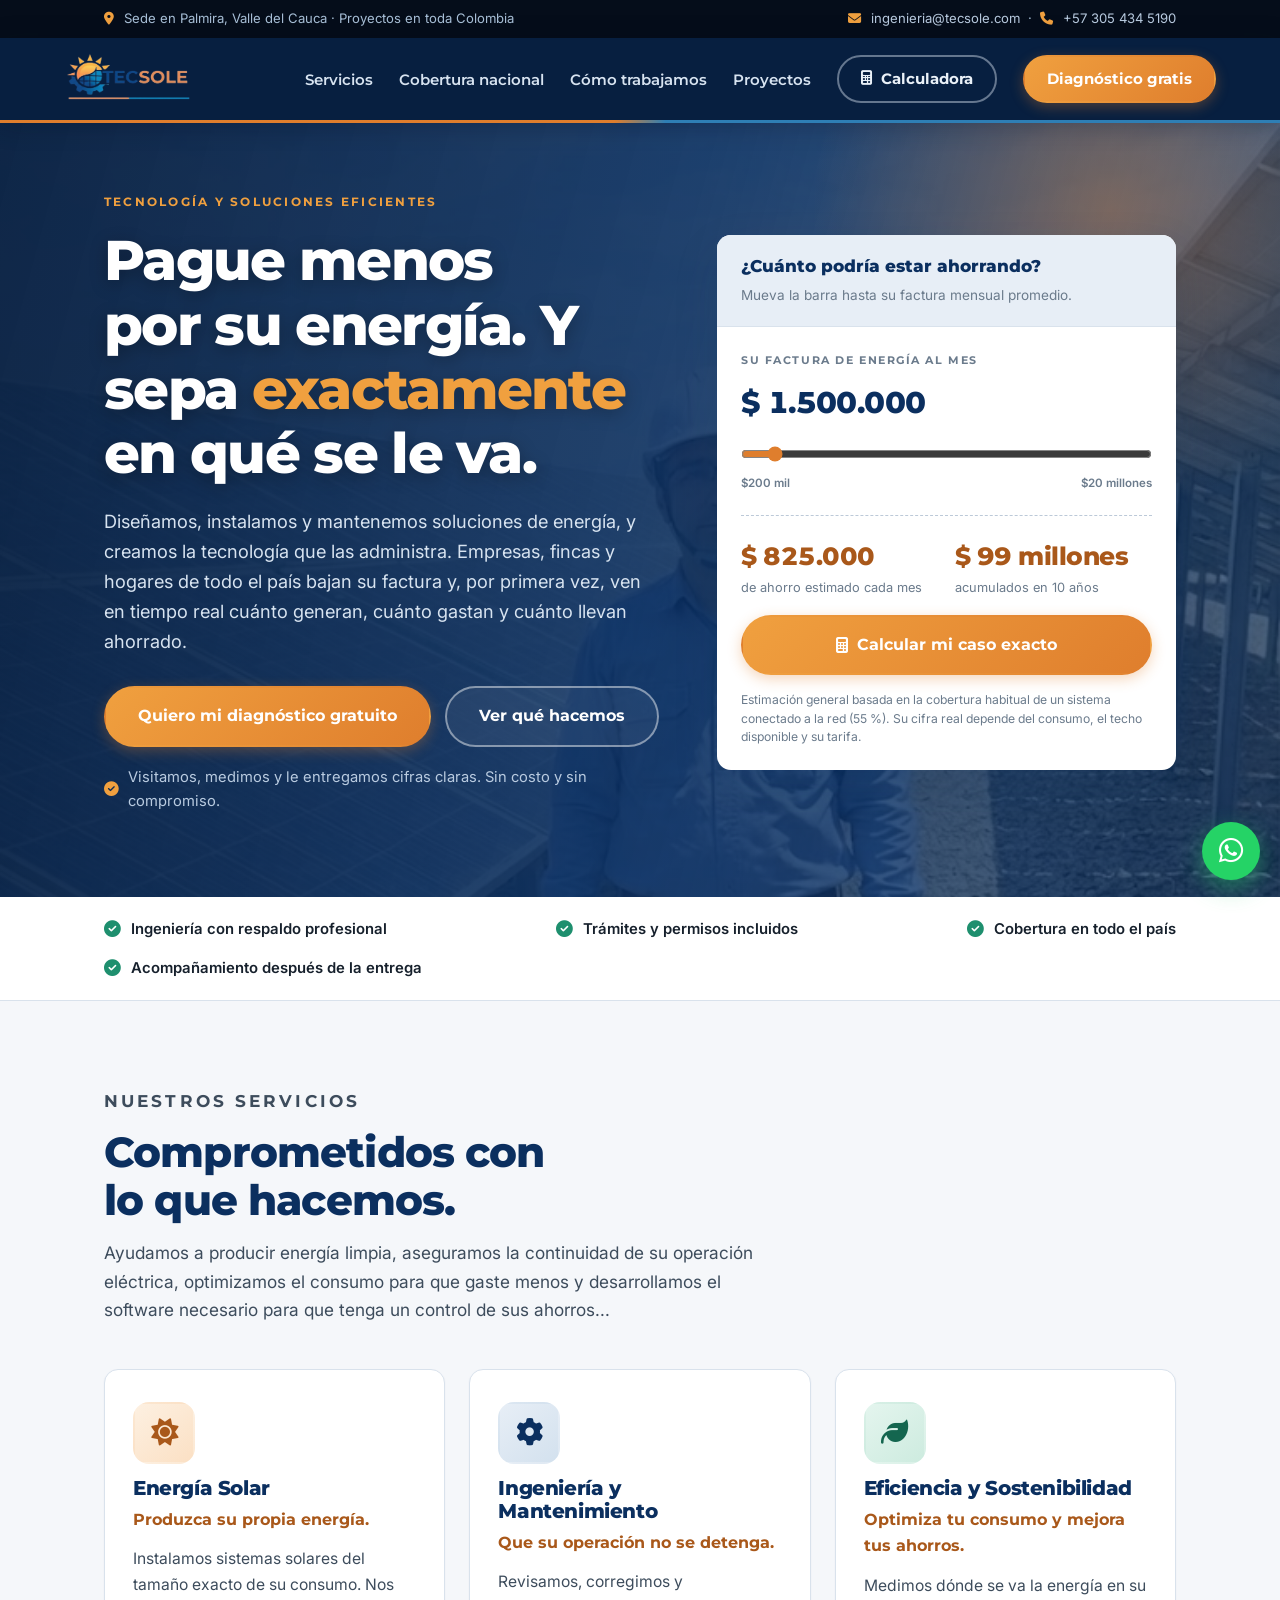
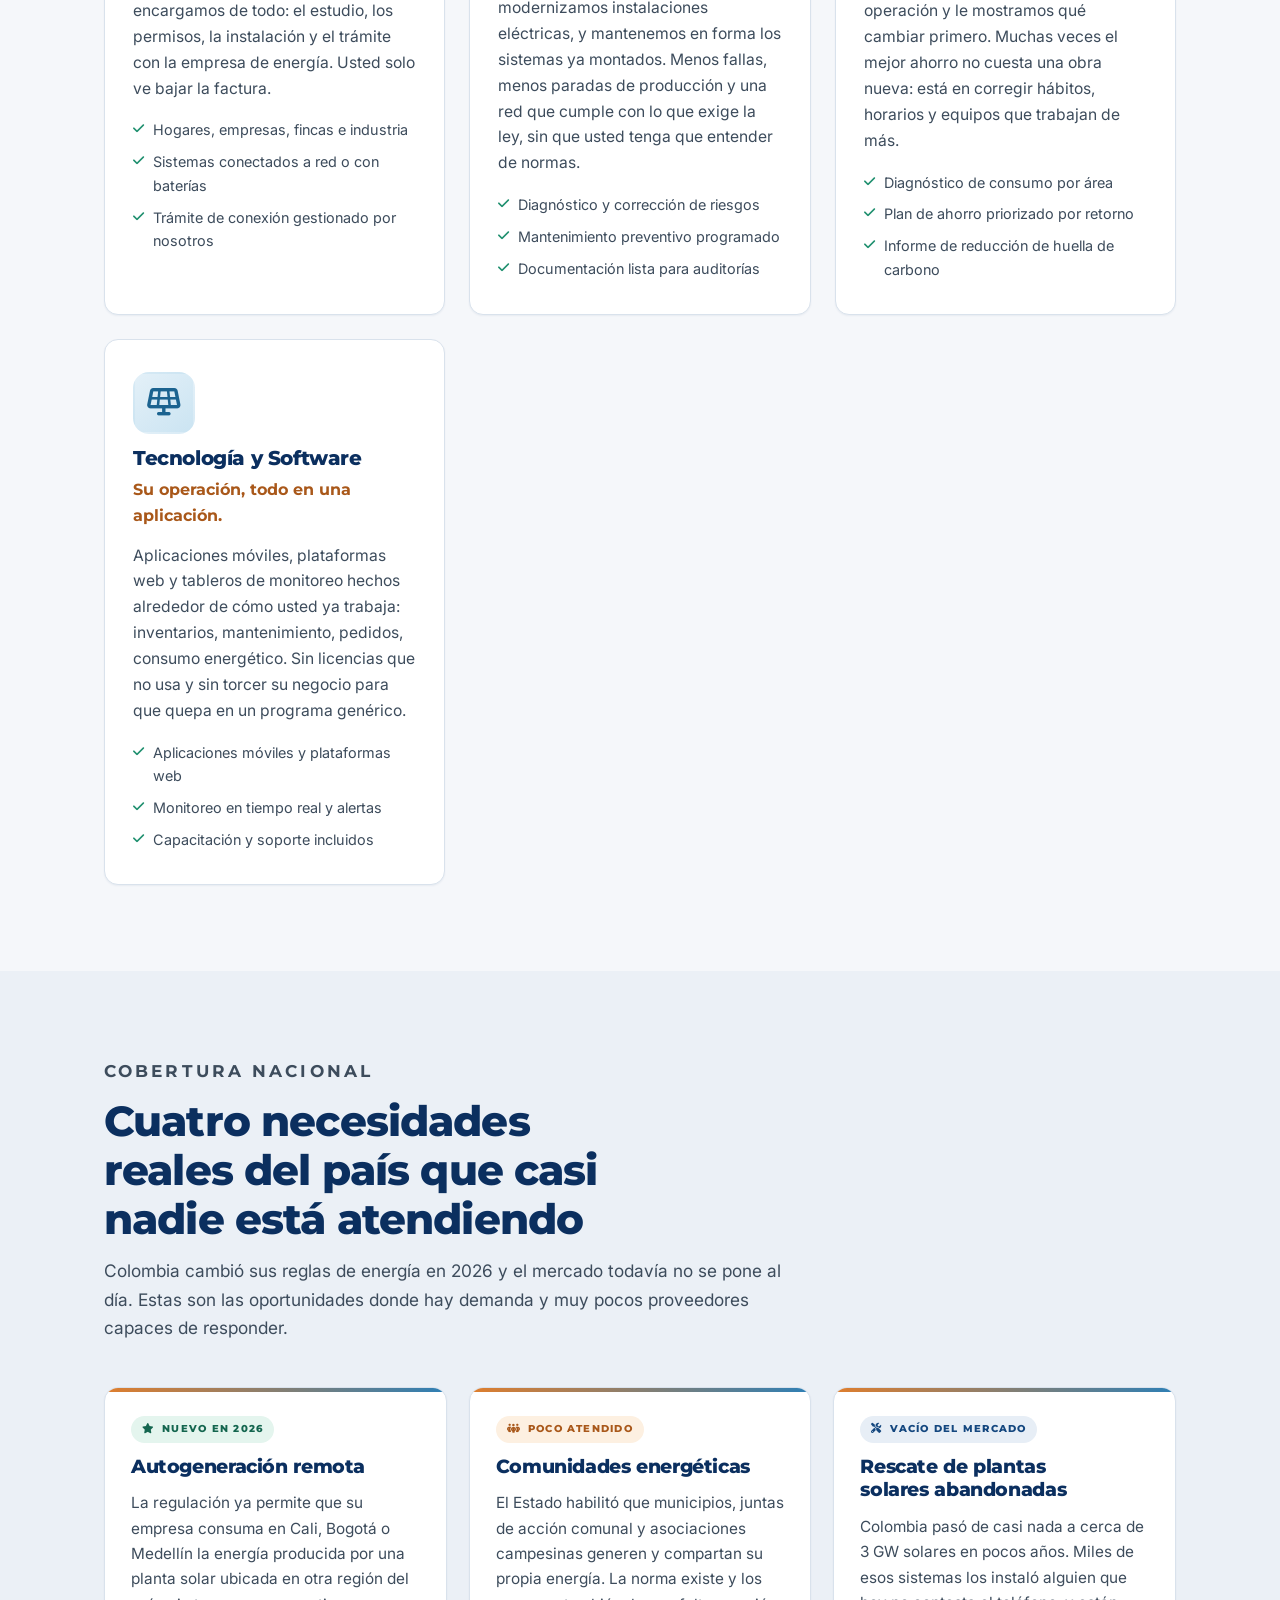
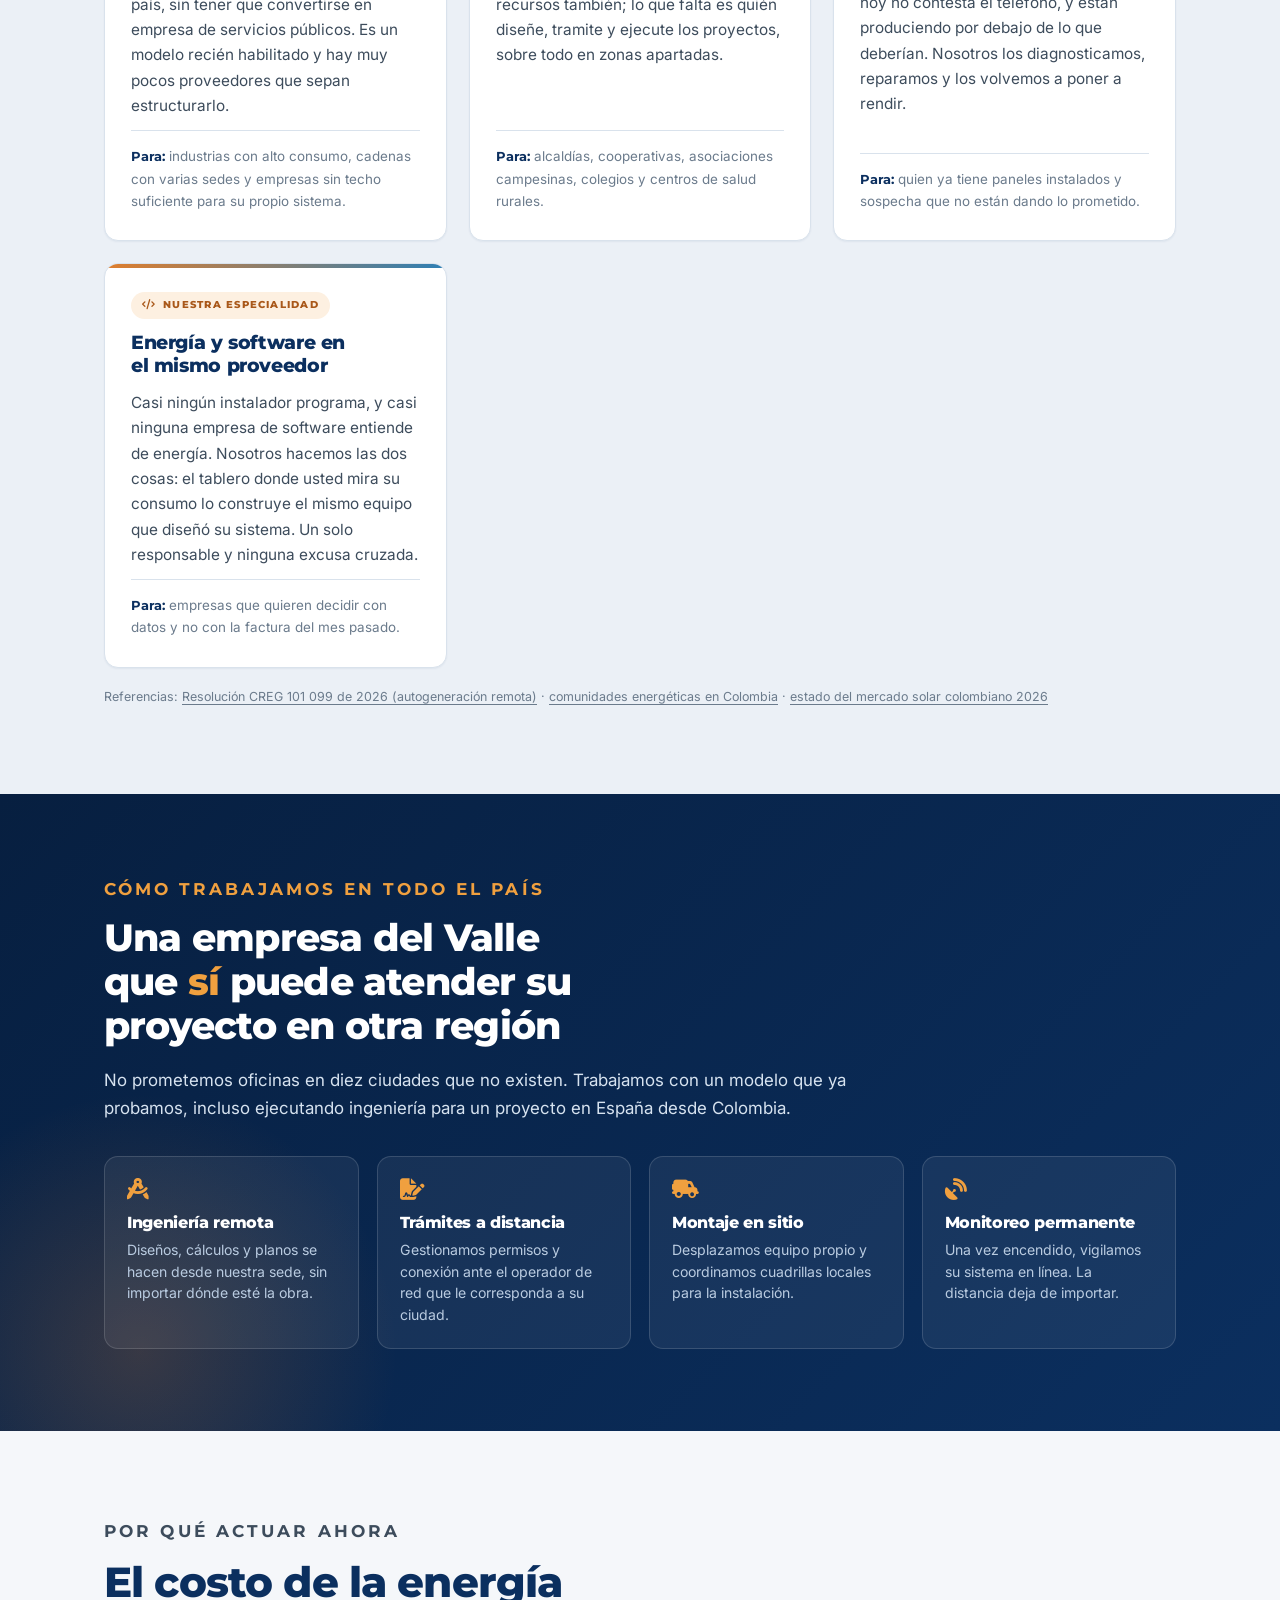
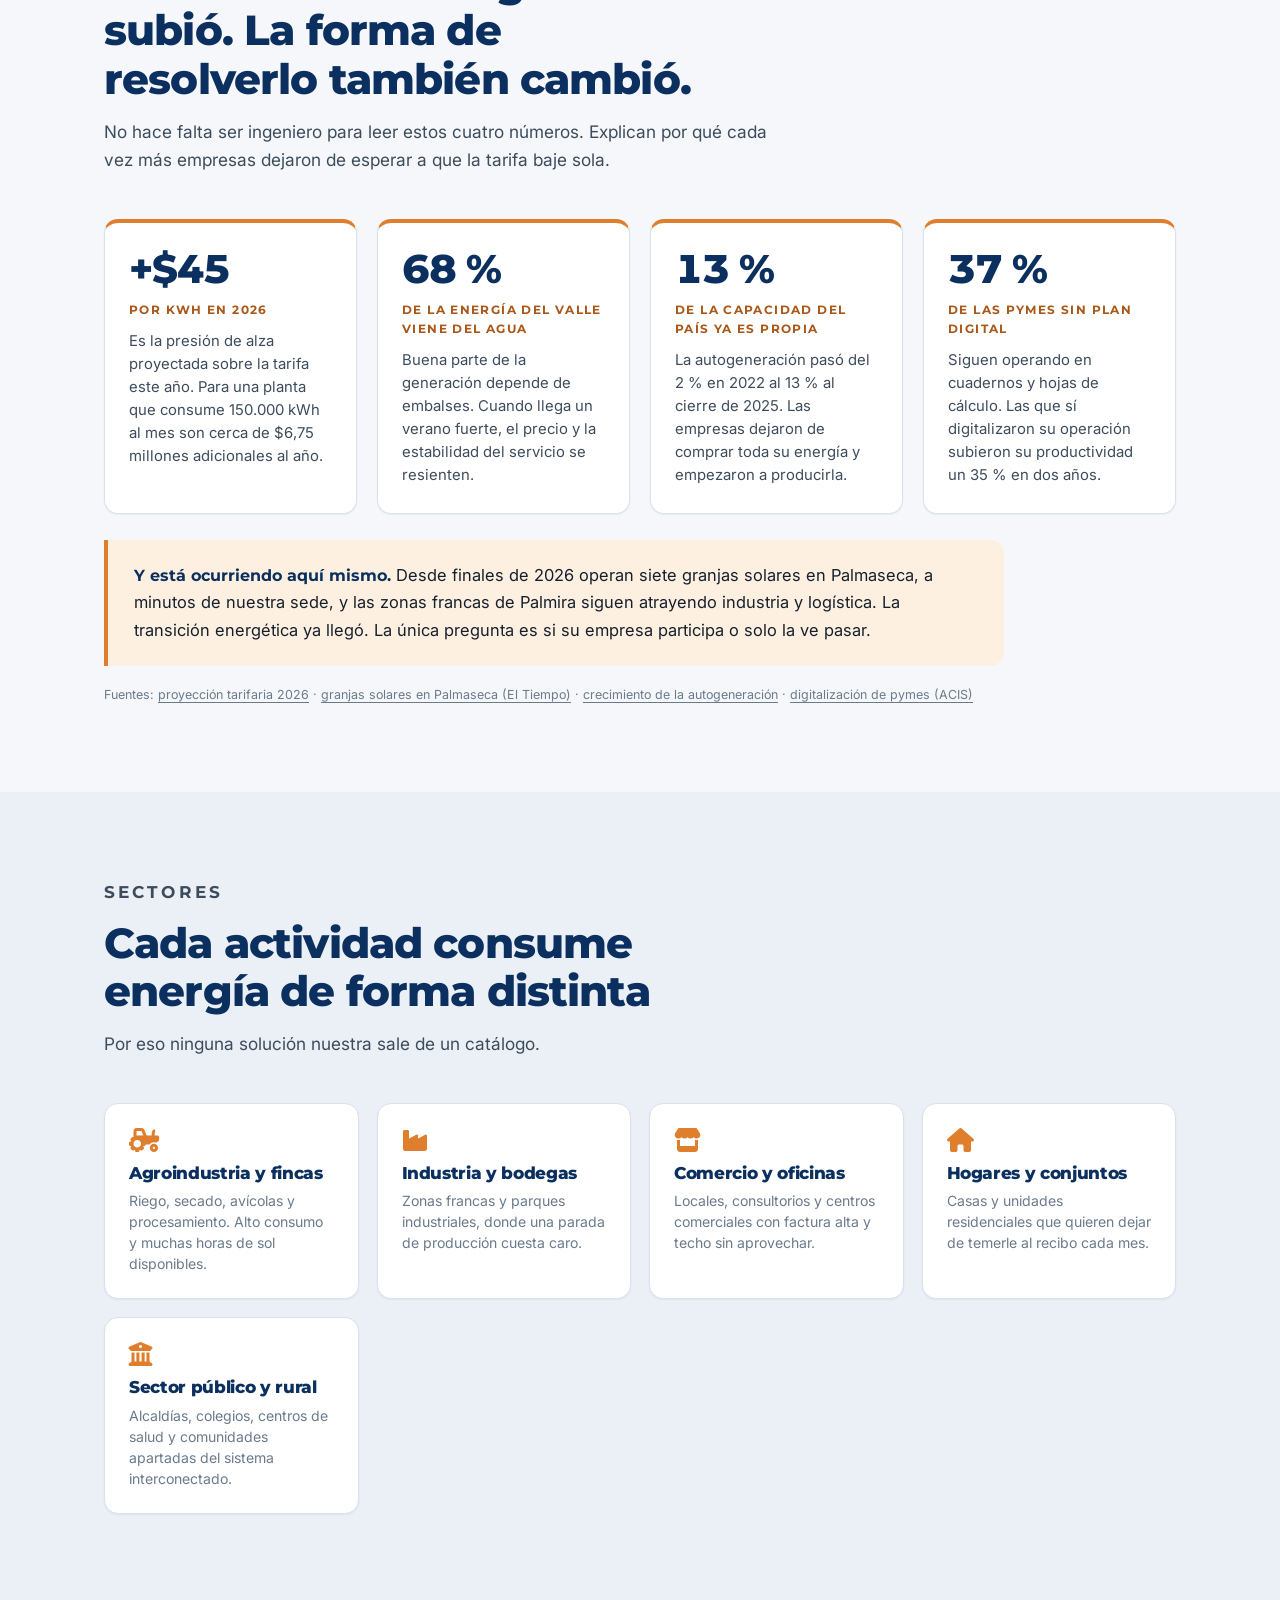
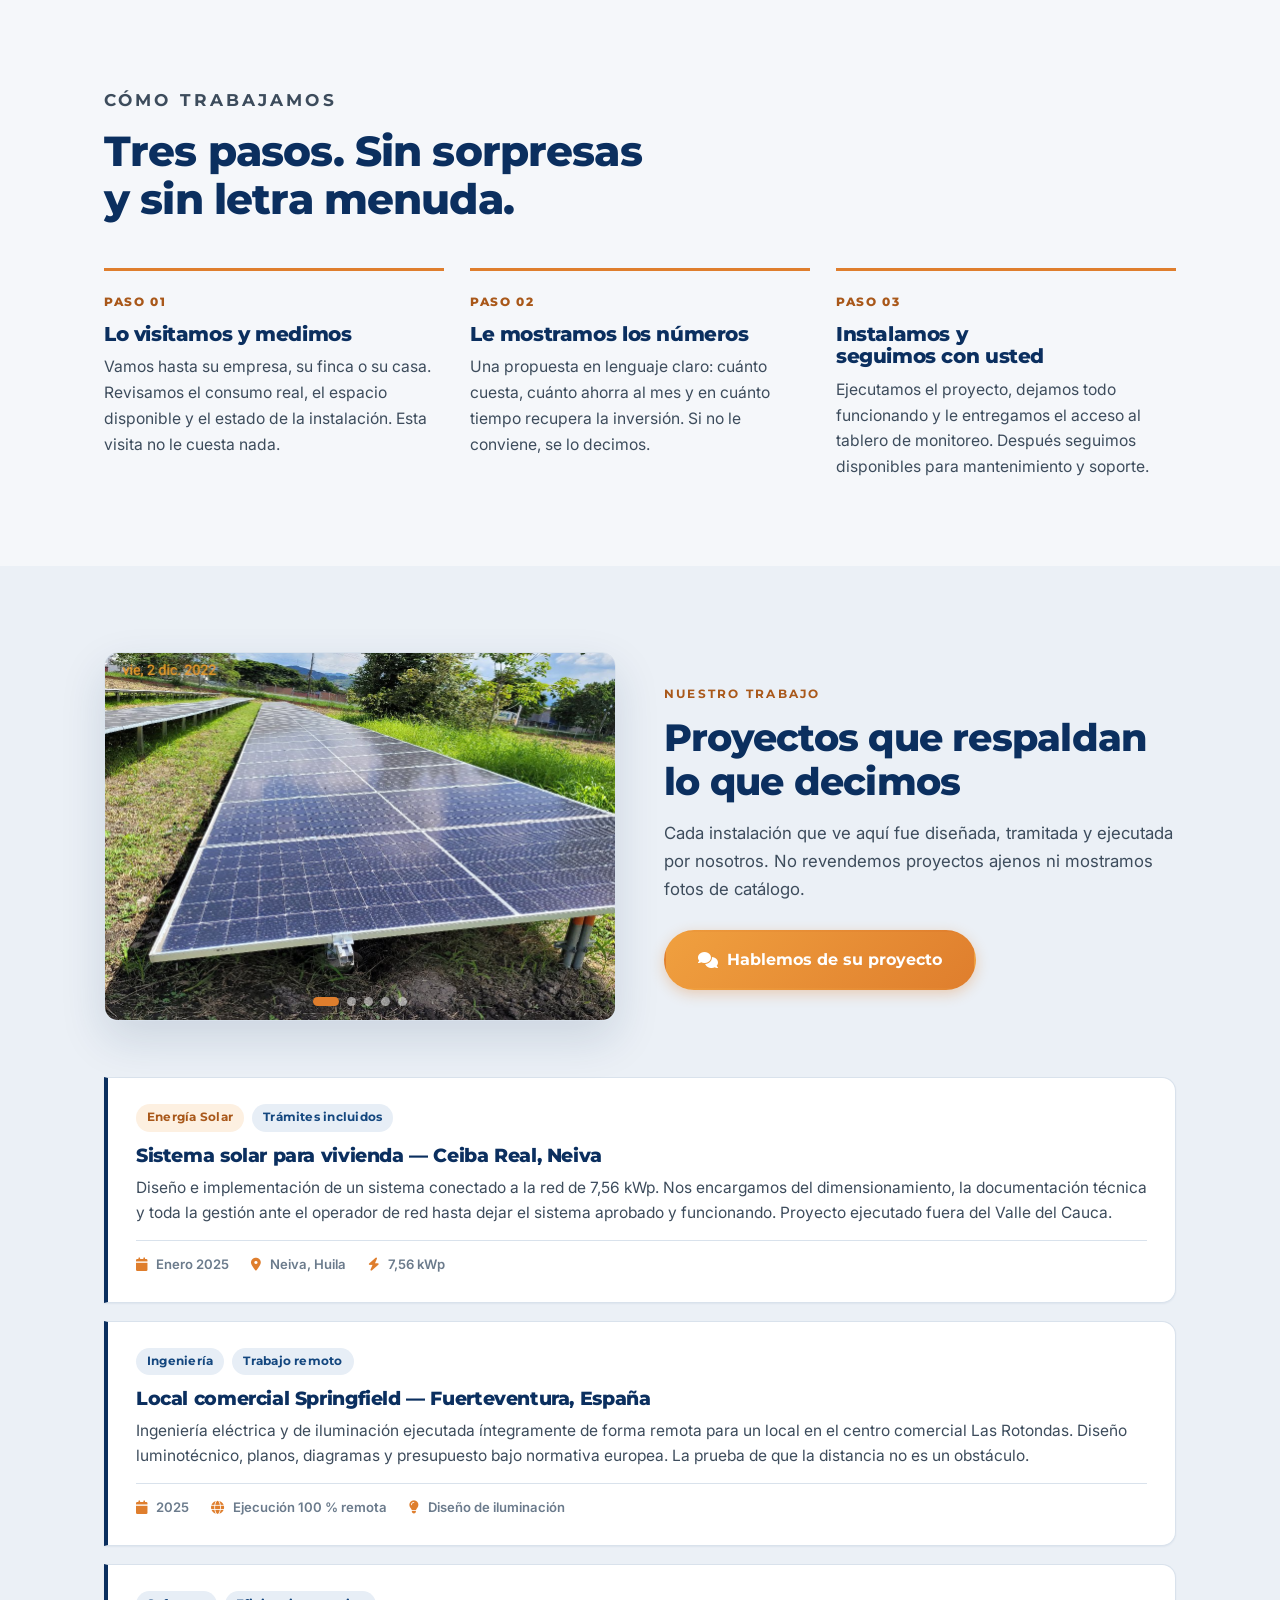
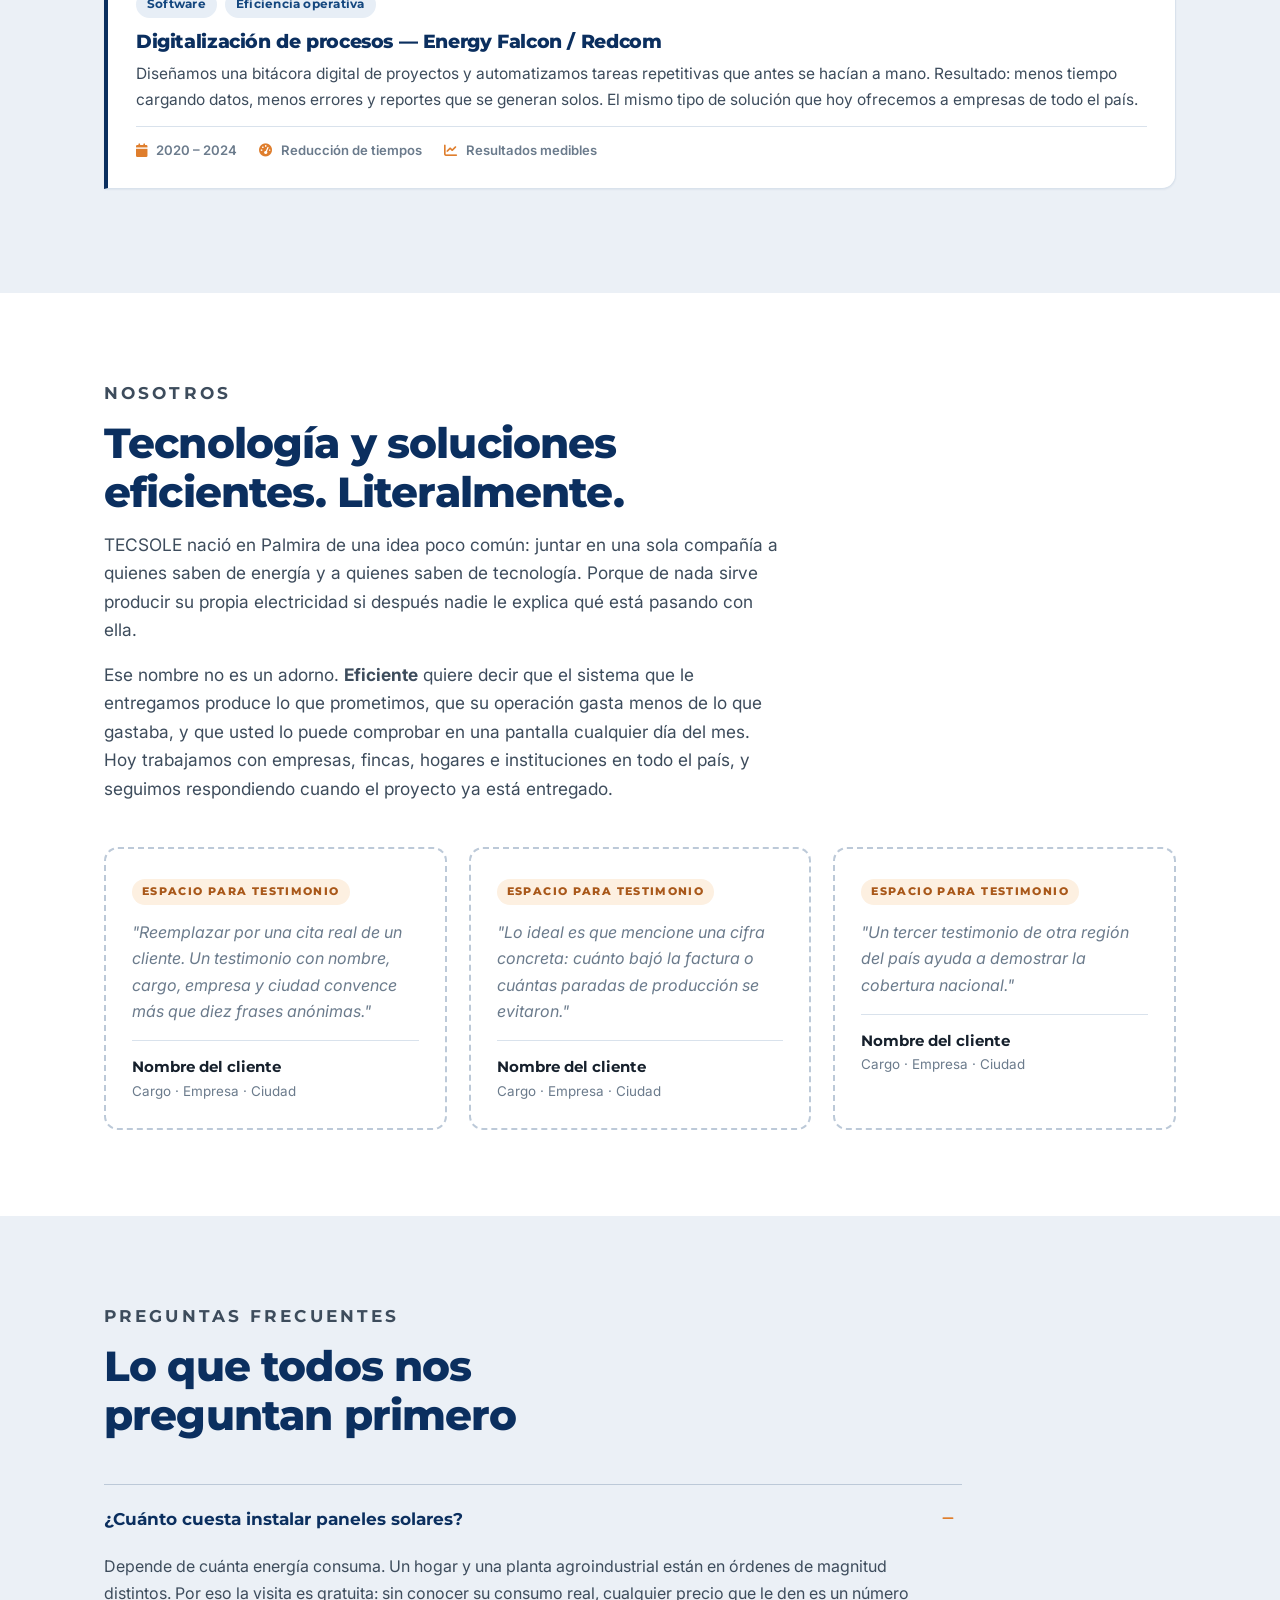
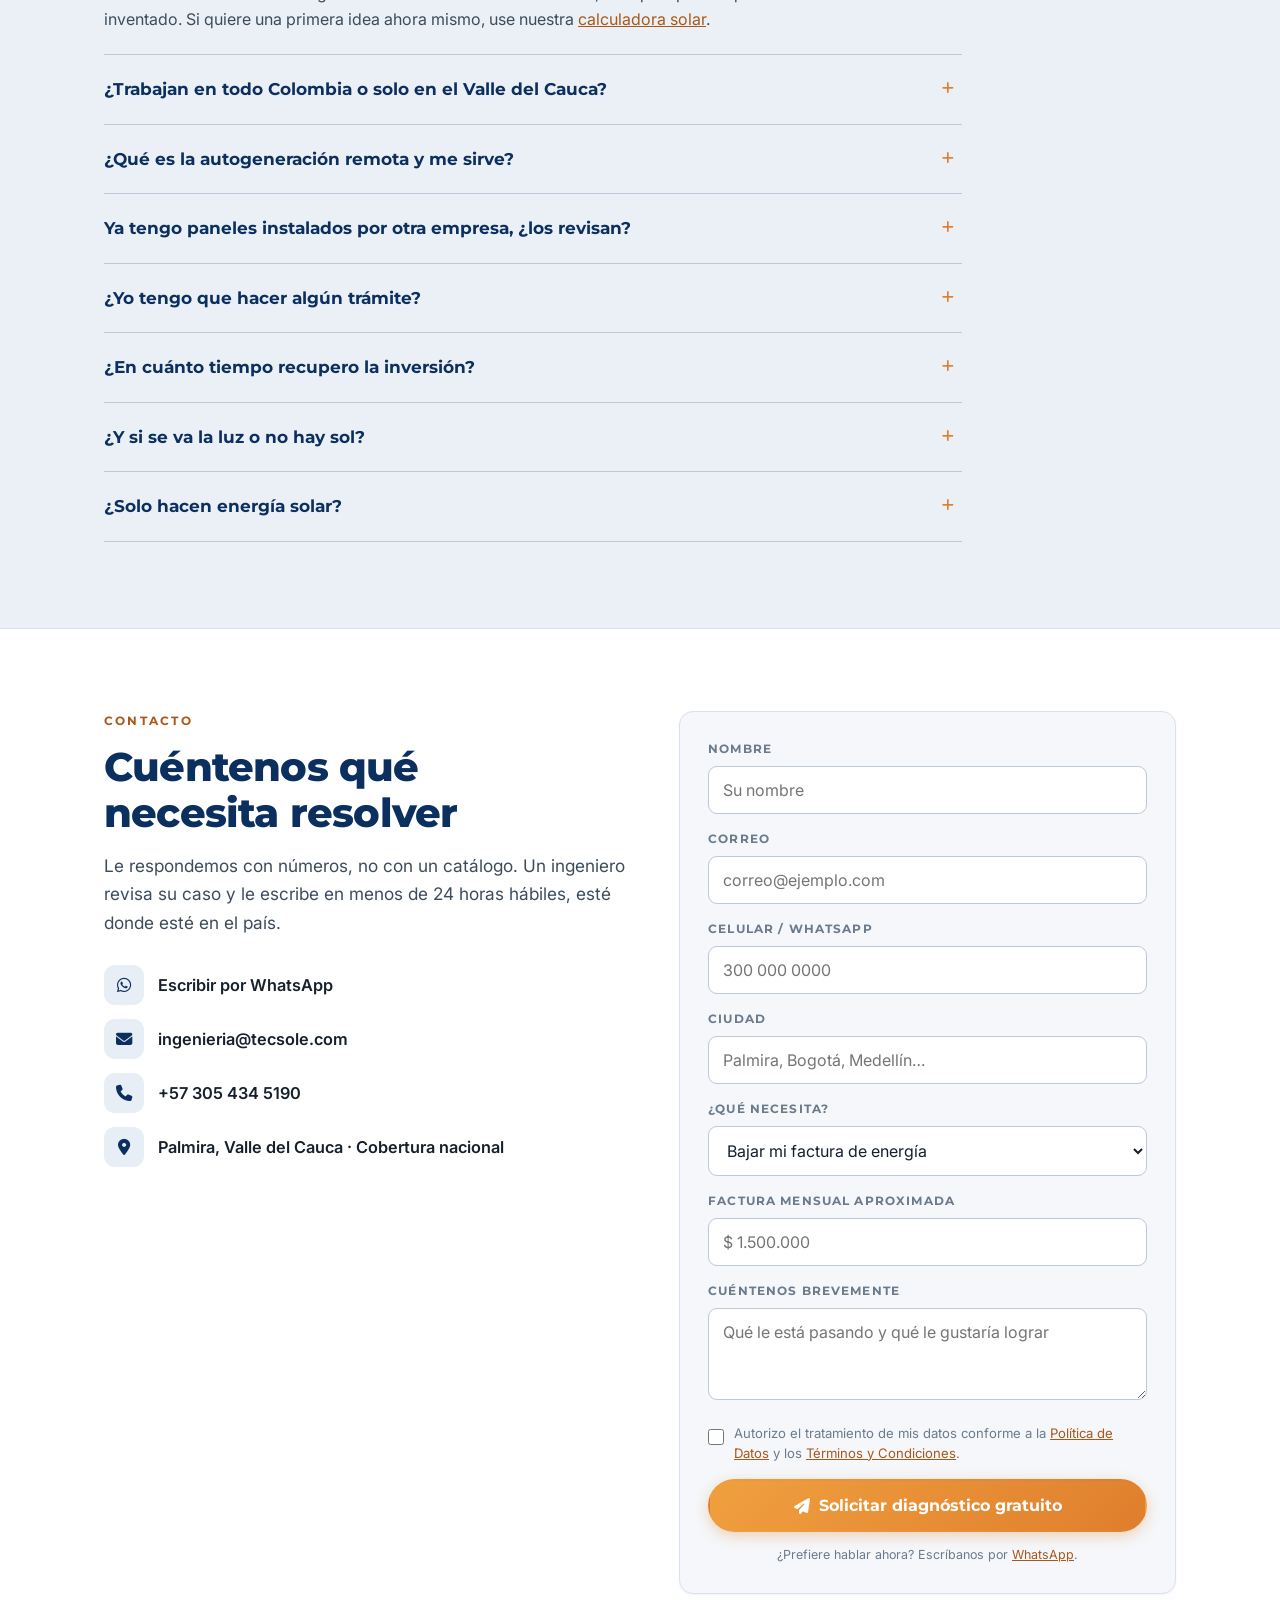
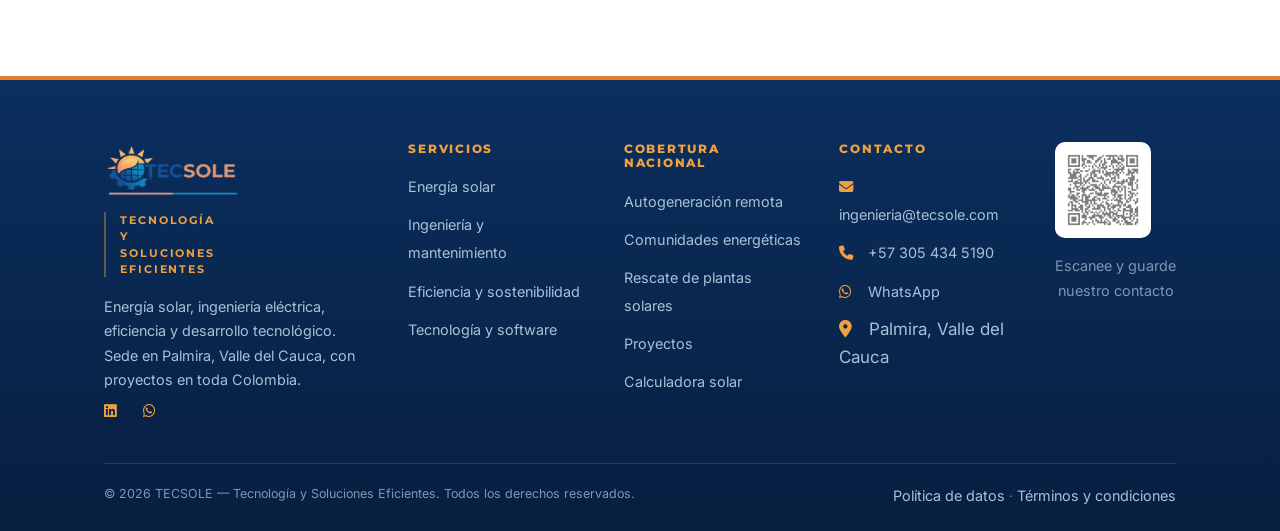
==== commit b3c79033: "Add files via upload" ====
--- a/index.html
+++ b/index.html
@@ -231,17 +231,16 @@
             <div class="wrap">
                 <div class="section-head">
                     <p class="eyebrow">Nuestros servicios</p>
-                    <h2>Nuestro logo no es decoración. Cada símbolo es una línea de trabajo.</h2>
-                    <p>El sol, el engranaje, la hoja y la malla del panel resumen lo que hacemos: producir energía,
-                        mantener la operación andando, gastar menos y conectarlo todo a una pantalla.</p>
+                    <h2>Comprometidos con lo que hacemos.</h2>
+                    <p>Ayudamos a producir energía limpia, aseguramos la continuidad de su operación eléctrica, optimizamos el consumo para que gaste    
+                       menos y desarrollamos el software necesario para que tenga un control de sus ahorros...</p>
                 </div>
 
                 <div class="cards">
                     <article class="card">
                         <div class="symbol sun"><i class="fas fa-sun"></i></div>
-                        <p class="symbol-tag">El sol</p>
                         <h3>Energía Solar</h3>
-                        <p class="lead">Produzca la energía que consume.</p>
+                        <p class="lead">Produzca su propia energía.</p>
                         <p>Instalamos sistemas solares del tamaño exacto de su consumo. Nos encargamos de todo: el
                             estudio, los permisos, la instalación y el trámite con la empresa de energía. Usted solo ve
                             bajar la factura.</p>
@@ -254,7 +253,7 @@
 
                     <article class="card">
                         <div class="symbol gear"><i class="fas fa-gear"></i></div>
-                        <p class="symbol-tag">El engranaje</p>
+                        
                         <h3>Ingeniería y Mantenimiento</h3>
                         <p class="lead">Que su operación no se detenga.</p>
                         <p>Revisamos, corregimos y modernizamos instalaciones eléctricas, y mantenemos en forma los
@@ -269,9 +268,9 @@
 
                     <article class="card">
                         <div class="symbol leaf"><i class="fas fa-leaf"></i></div>
-                        <p class="symbol-tag">La hoja</p>
+                        
                         <h3>Eficiencia y Sostenibilidad</h3>
-                        <p class="lead">Gaste menos sin producir menos.</p>
+                        <p class="lead">Optimiza tu consumo y mejora tus ahorros.</p>
                         <p>Medimos dónde se va la energía en su operación y le mostramos qué cambiar primero. Muchas
                             veces el mejor ahorro no cuesta una obra nueva: está en corregir hábitos, horarios y
                             equipos que trabajan de más.</p>
@@ -283,10 +282,9 @@
                     </article>
 
                     <article class="card">
-                        <div class="symbol grid"><i class="fas fa-solar-panel"></i></div>
-                        <p class="symbol-tag">La malla del panel</p>
+                        <div class="symbol grid"><i class="fas fa-solar-panel"></i></div>                        
                         <h3>Tecnología y Software</h3>
-                        <p class="lead">Su operación, en una sola pantalla.</p>
+                        <p class="lead">Su operación, todo en una aplicación.</p>
                         <p>Aplicaciones móviles, plataformas web y tableros de monitoreo hechos alrededor de cómo usted
                             ya trabaja: inventarios, mantenimiento, pedidos, consumo energético. Sin licencias que no
                             usa y sin torcer su negocio para que quepa en un programa genérico.</p>
